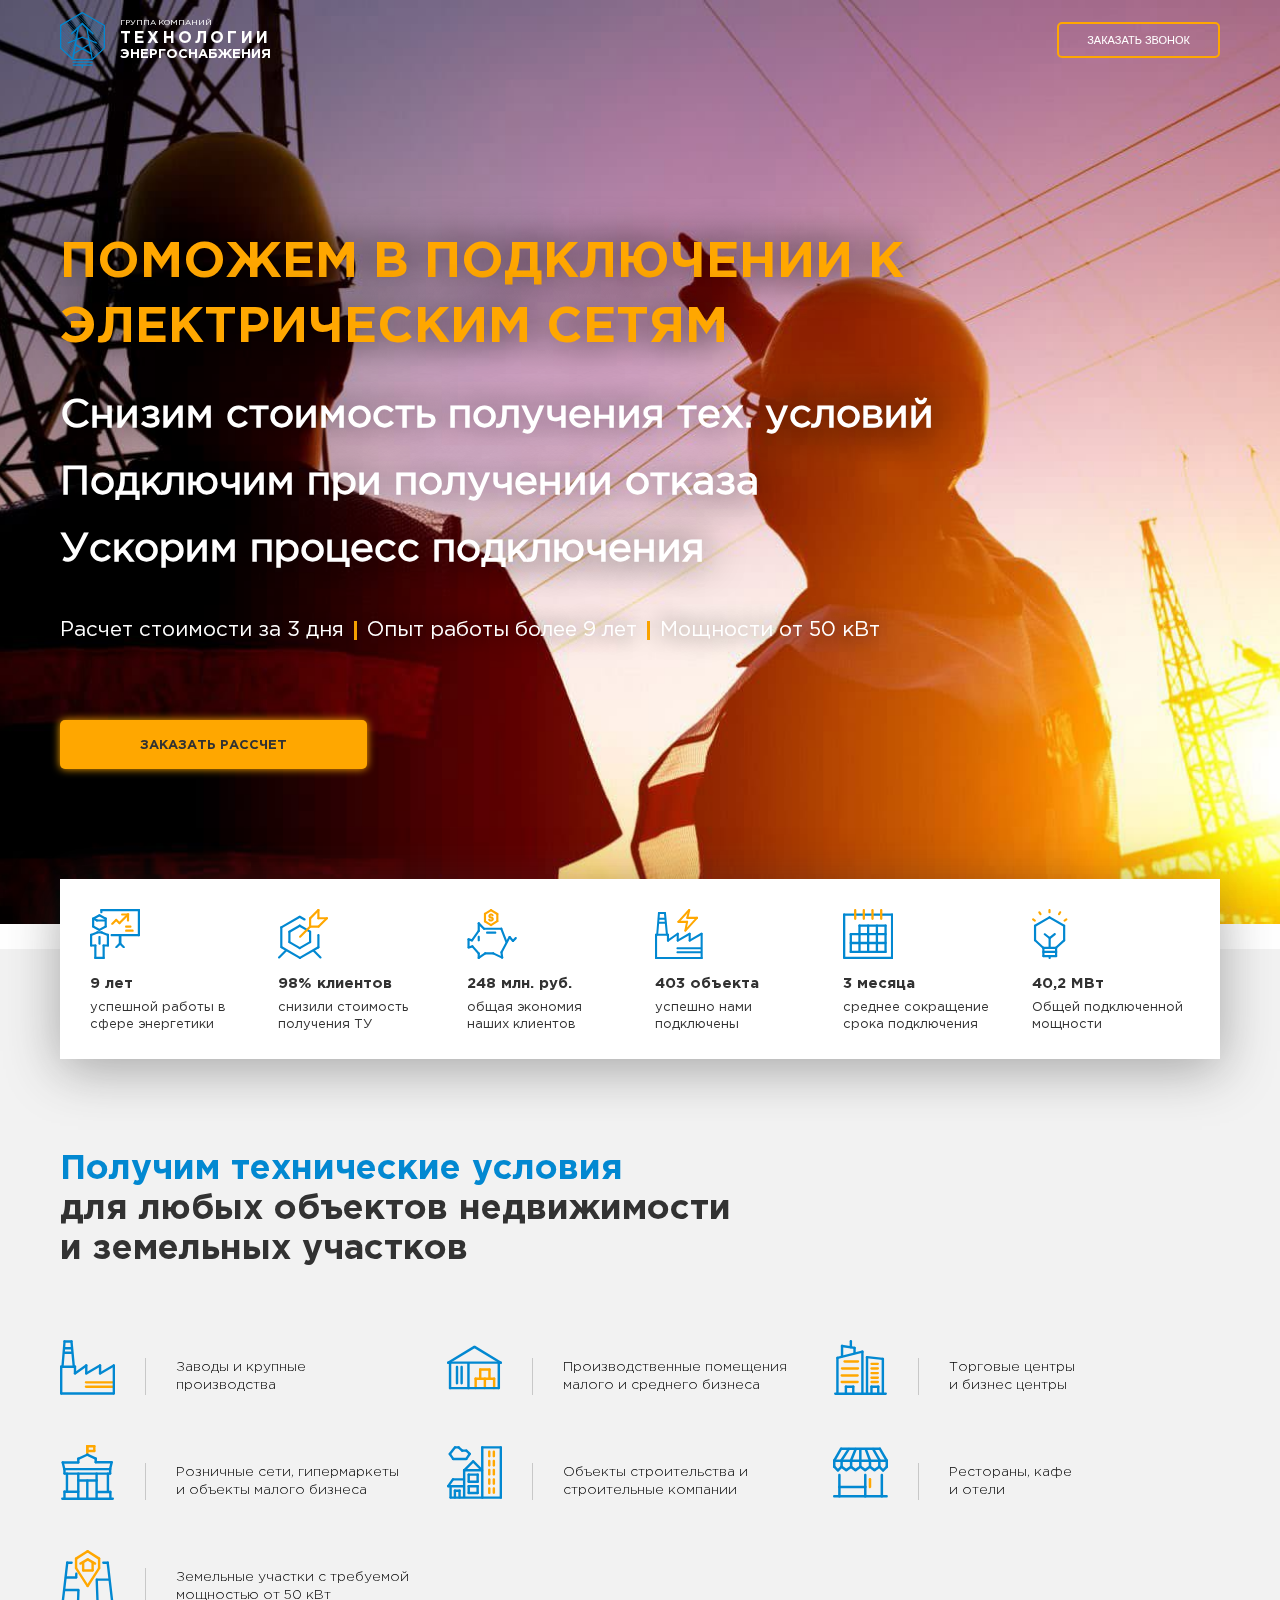
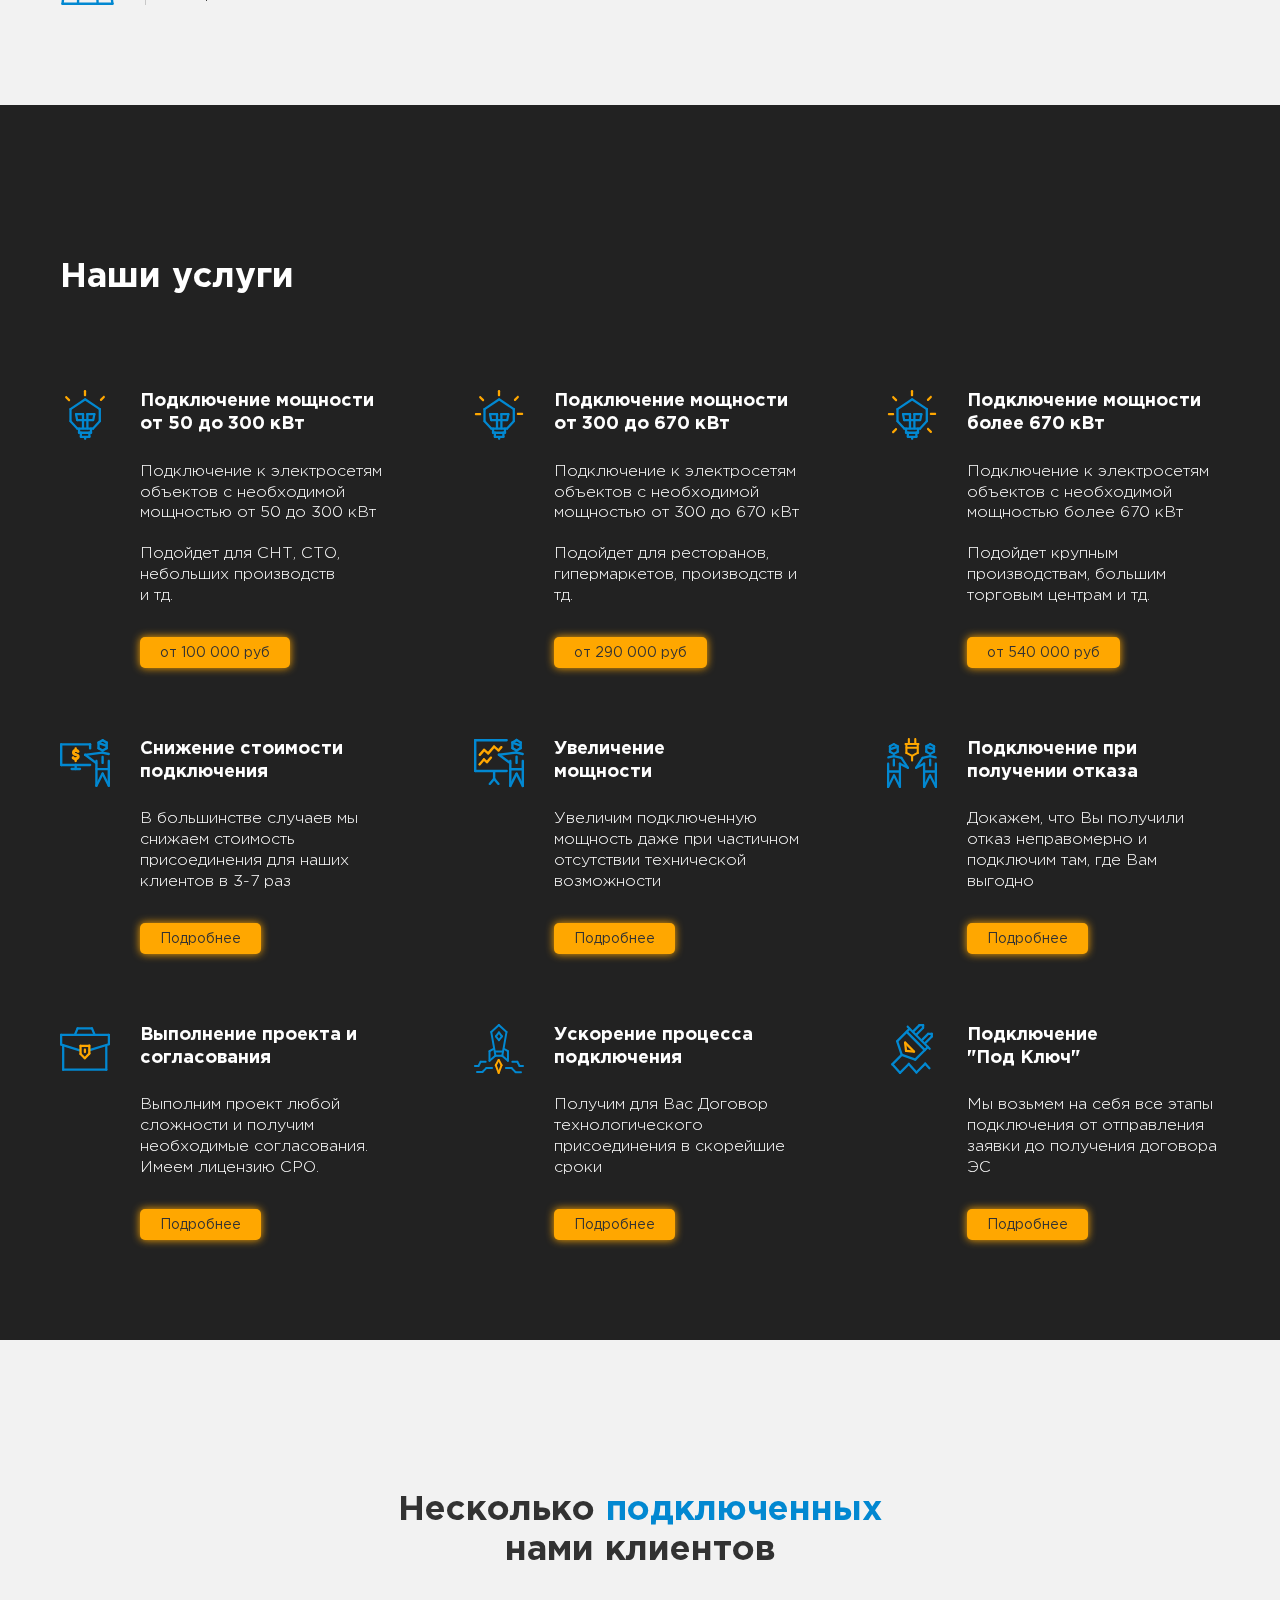
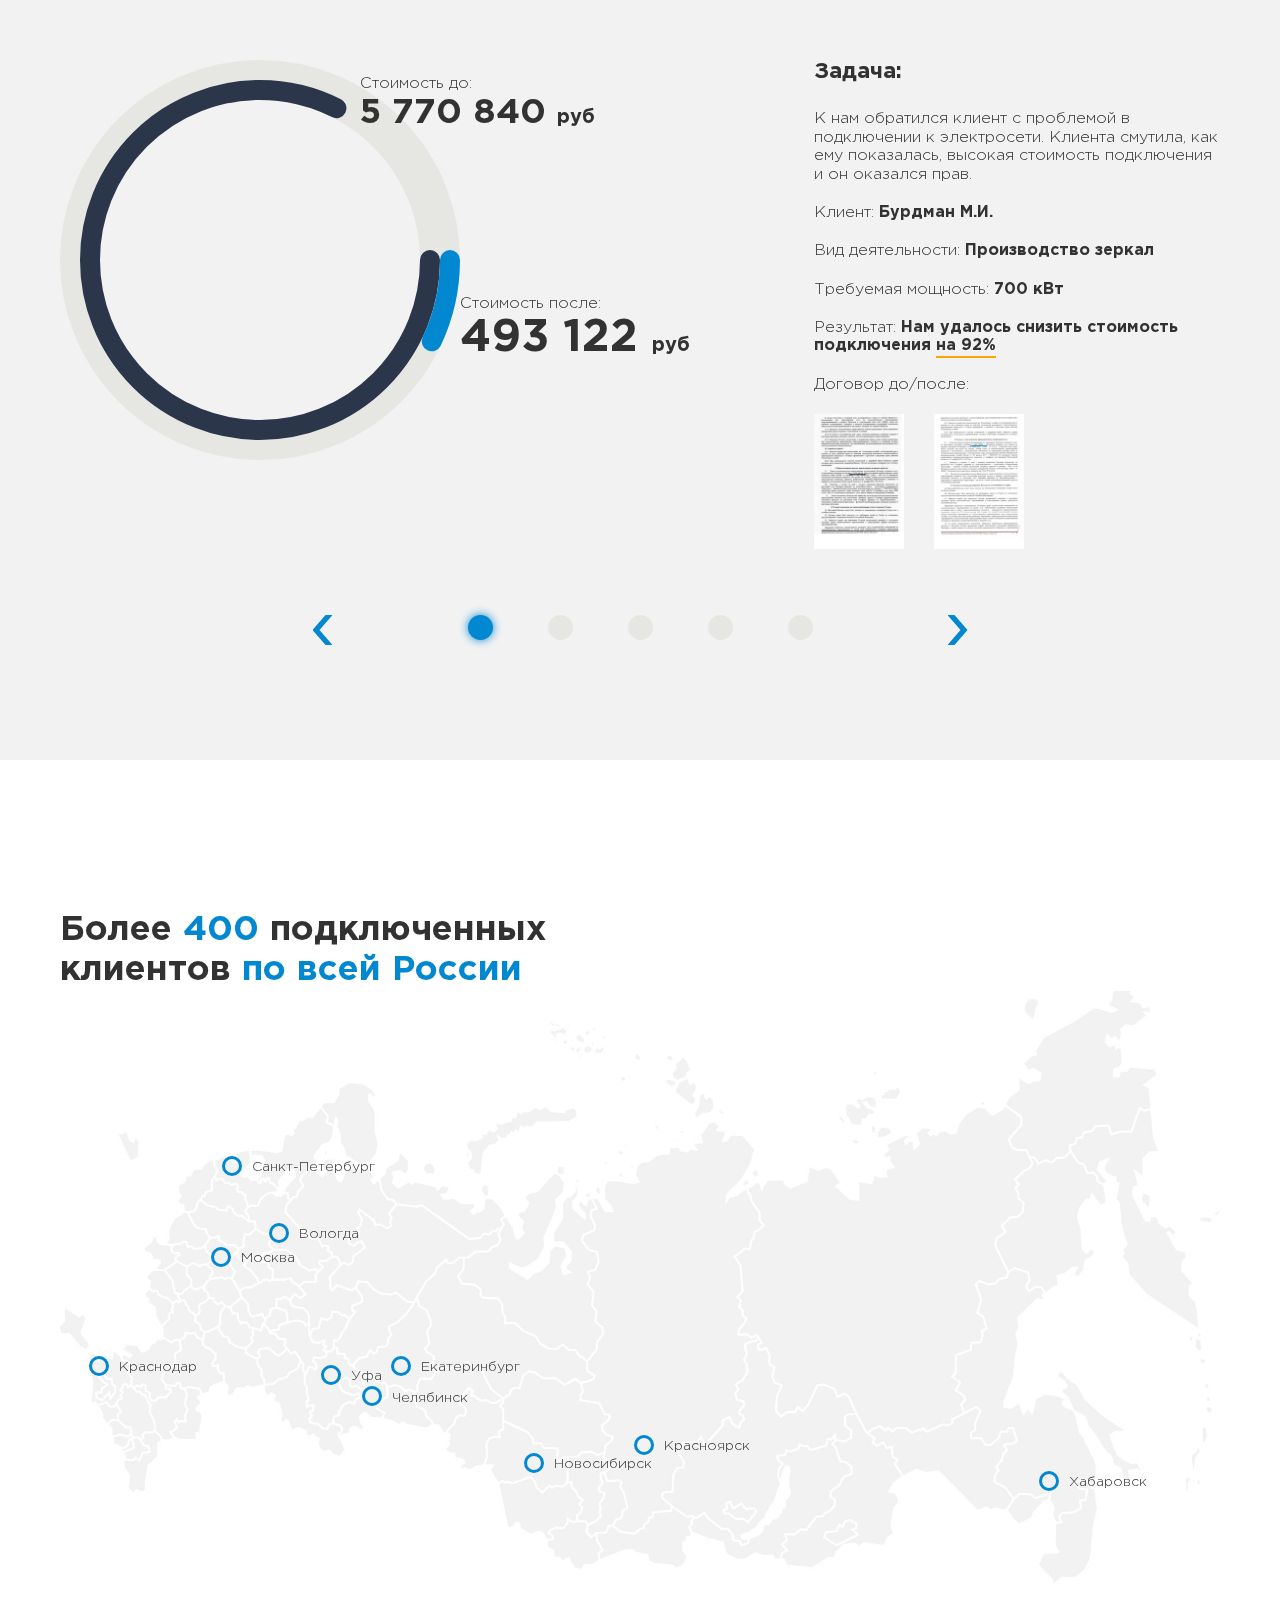
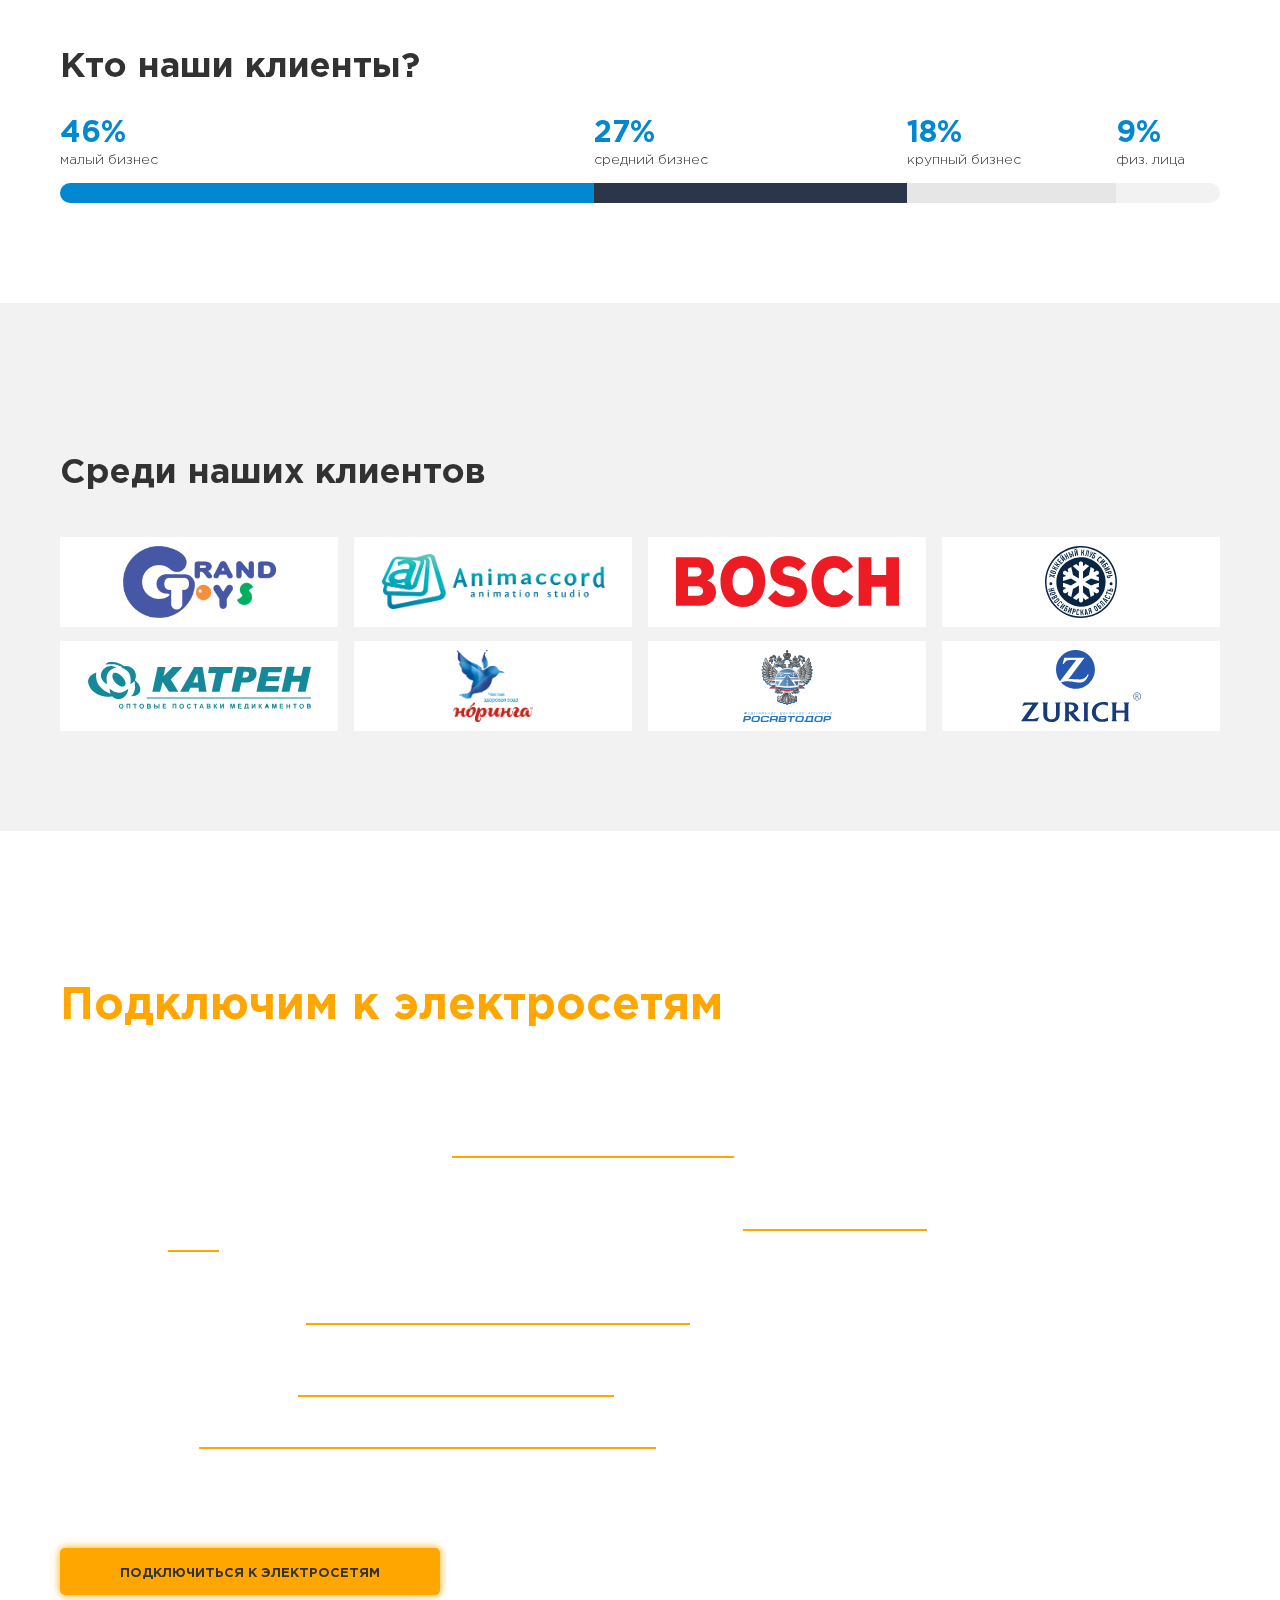
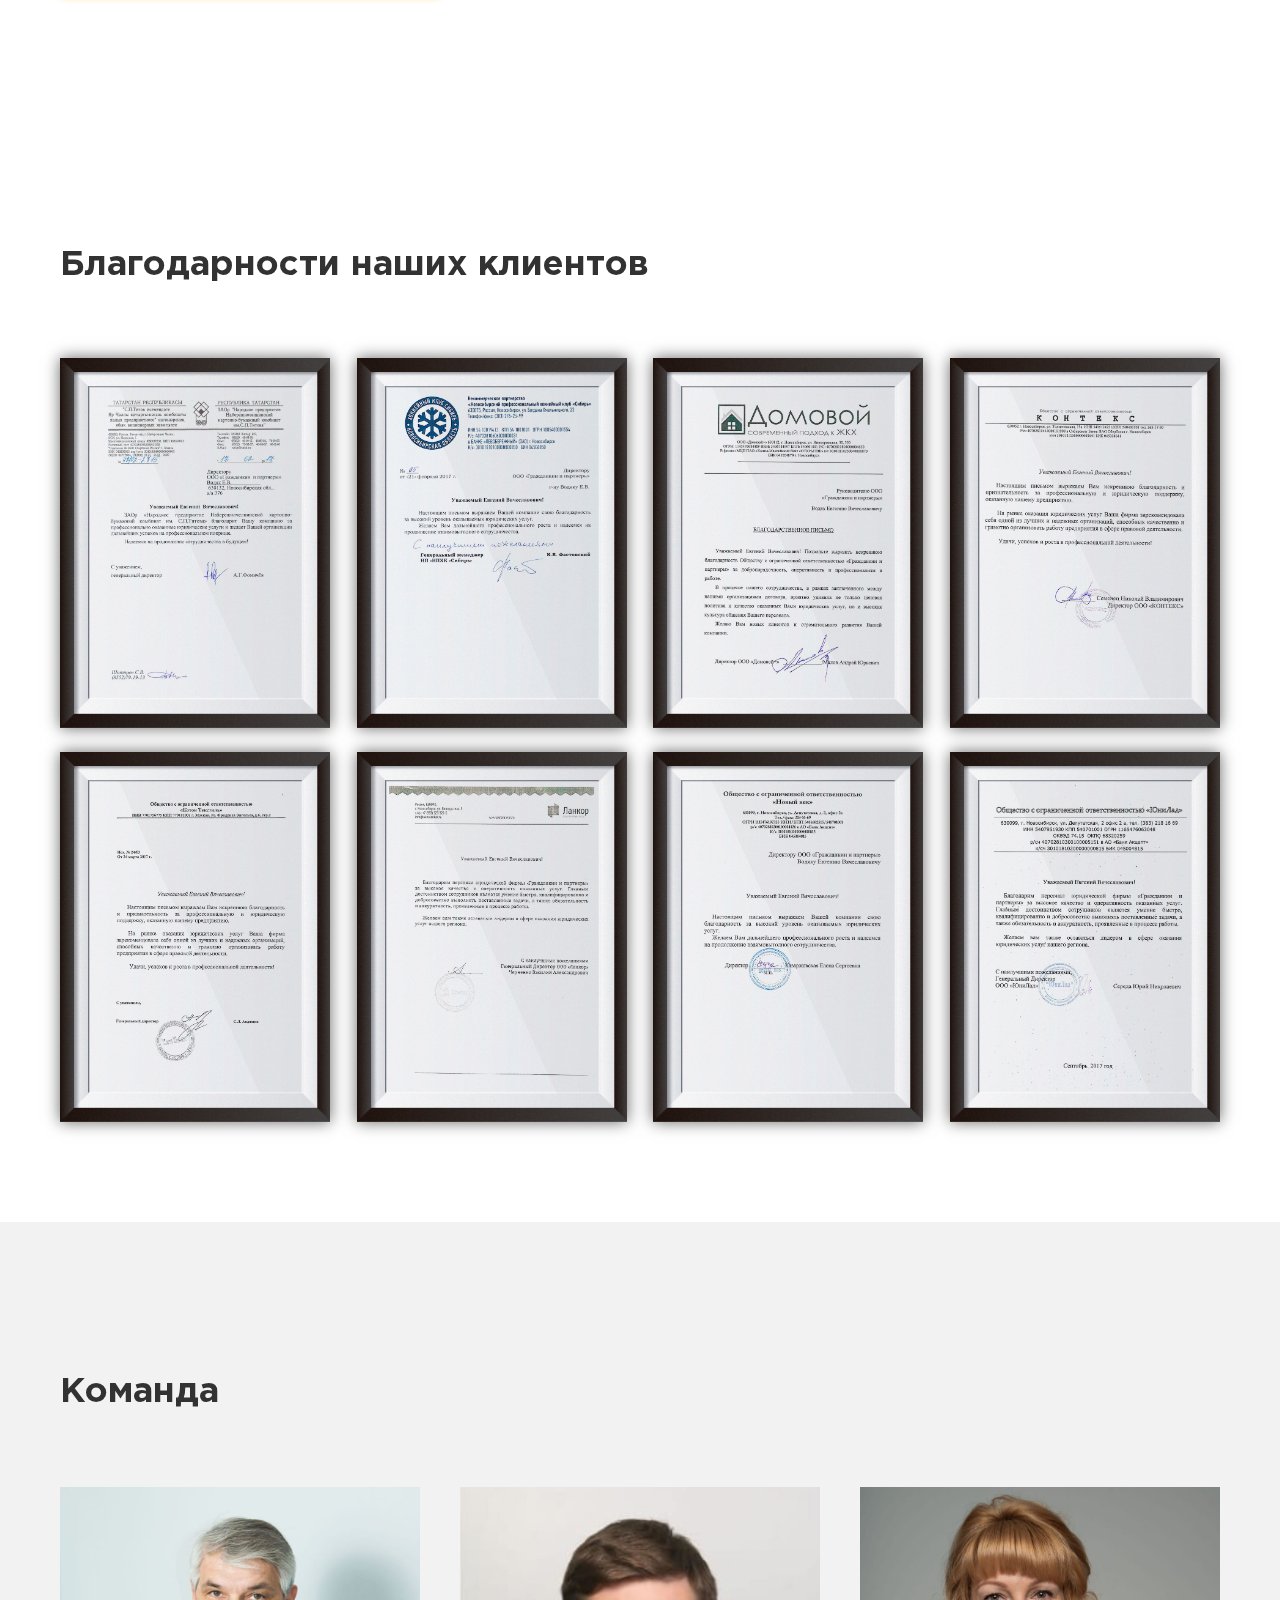
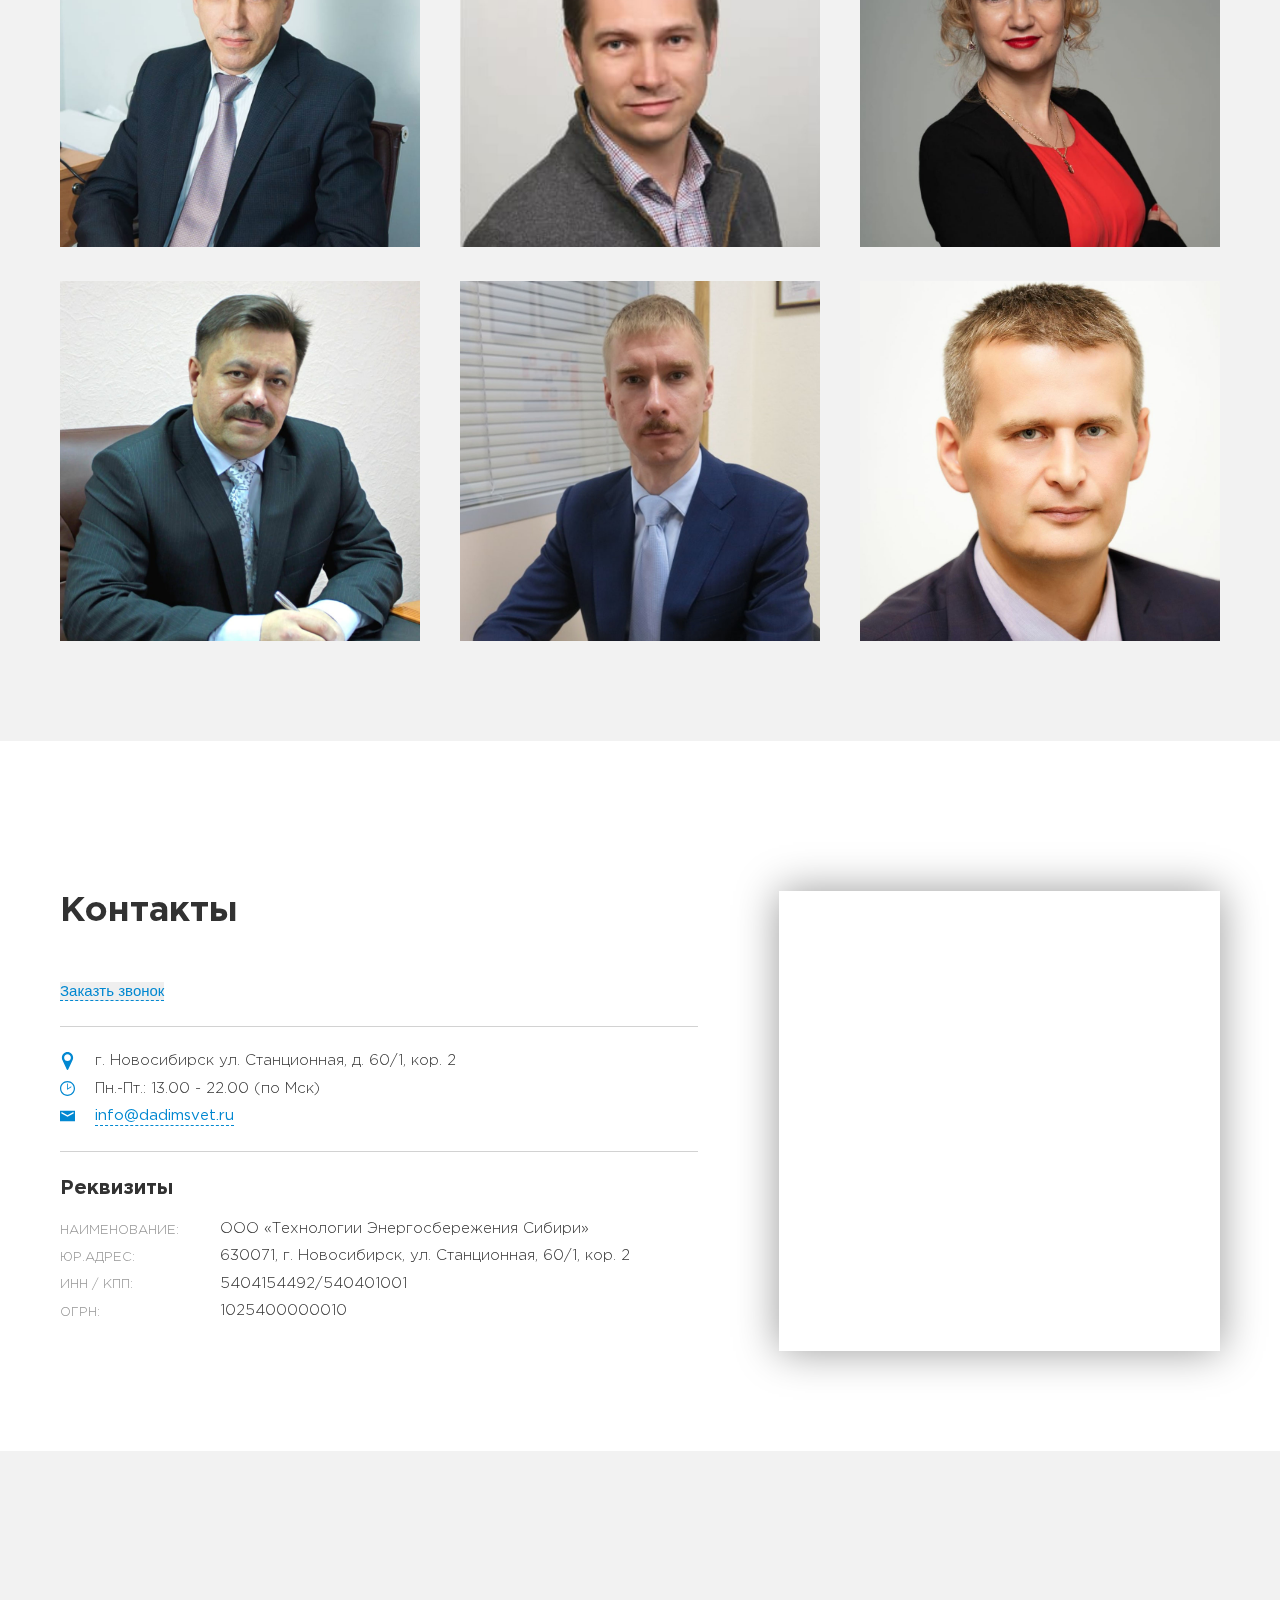
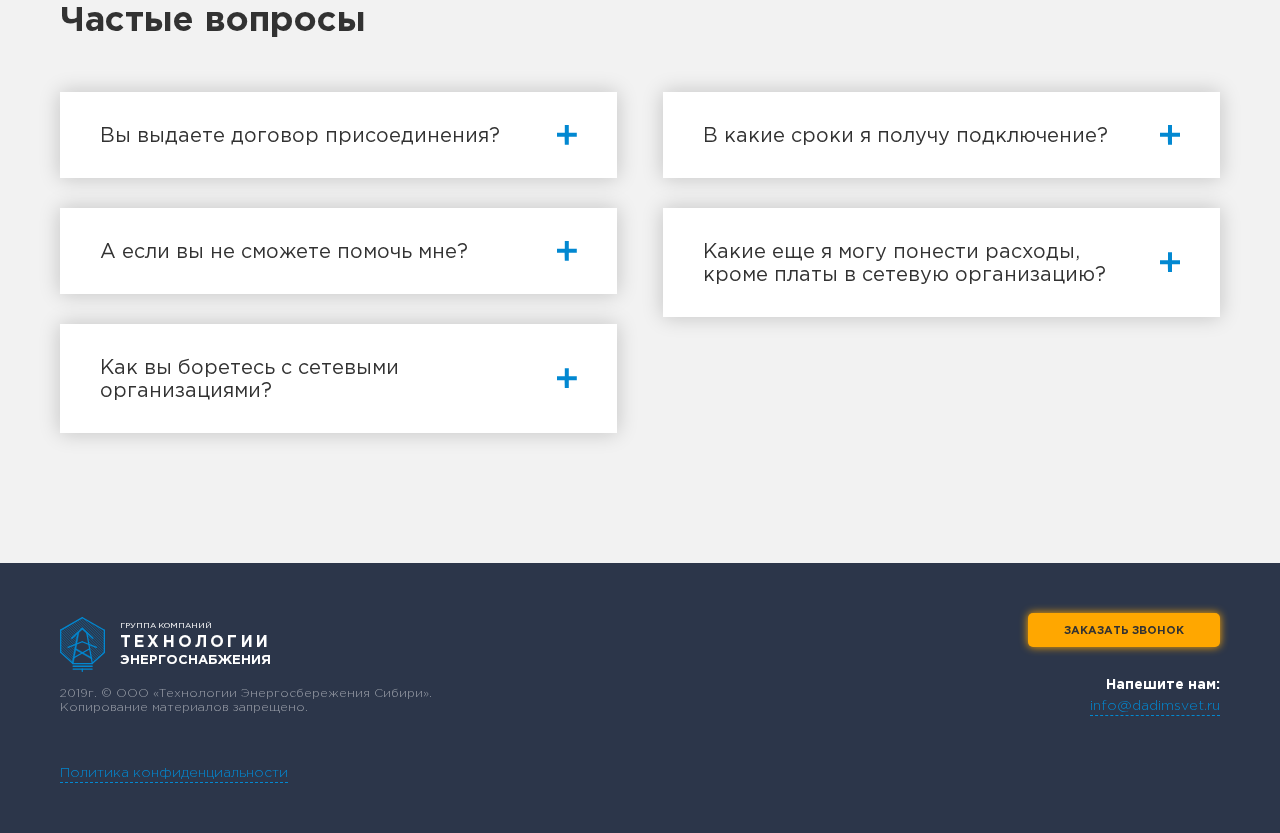
==== index.html @ 53f47ce5 "сжатие фона" ====
<!DOCTYPE html>
<html lang="ru">
<head>
    <meta charset="UTF-8">
    <meta name="viewport" content="width=device-width, initial-scale=1.0">
    <meta http-equiv="X-UA-Compatible" content="ie=edge">
    <link rel="shortcut icon" href="img/fav.ico">
    <title>Подключение или увеличение мощности | Группа компаний «Технологии Энергоснабжения»</title>
    <link rel="stylesheet" href="css/style.css">
    <!-- Yandex.Metrika counter -->
    <script type="text/javascript">
        (function (m, e, t, r, i, k, a) {
        m[i] = m[i] || function () { (m[i].a = m[i].a || []).push(arguments) };
            m[i].l = 1 * new Date(); k = e.createElement(t), a = e.getElementsByTagName(t)[0], k.async = 1, k.src = r, a.parentNode.insertBefore(k, a)
        })
            (window, document, "script", "https://mc.yandex.ru/metrika/tag.js", "ym");

        ym(54368968, "init", {
            clickmap: true,
            trackLinks: true,
            accurateTrackBounce: true,
            webvisor: true
        });
    </script>
    <noscript>
        <div><img src="https://mc.yandex.ru/watch/54368968" style="position:absolute; left:-9999px;" alt="" /></div>
    </noscript>
    <!-- /Yandex.Metrika counter -->
</head>
<body>
    <div class="menu">
        <div class="menu-container">
            <a class="menu-logo" href="#header"></a>
            <!-- /.menu-logo -->
            <div class="menu-nav">
                <a class="menu-nav-a" href="#services">Услуги</a>
                <a class="menu-nav-a" href="#case">Выполненные проекты</a>
                <a class="menu-nav-a" href="#gratitudes">Отзывы</a>
                <a class="menu-nav-a" href="#contacts">Контакты</a>
            </div>
            <!-- /.menu-nav -->
            <div class="menu-phone">
                <button class="menu-phone-button">Заказать звонок</button>
                <div class="menu-phone-info">
                    <!-- <a class="menu-phone-info-phone" href="tel:+78002225965">8 (800) 222-59-65</a> -->
                    <p class="menu-phone-info-p">Напишите нам:</p>
                    <a class="menu-phone-info-mail" href="mailto:info@dadimsvet.ru">info@dadimsvet.ru</a>
                </div>
            </div>
            <!-- /.menu-phone -->
        </div>
        <!-- /.container -->
        <div class="menu-progress"></div>
        <!-- /.progress -->
    </div>
    <!-- /.menu -->

    <header id="header" class="header parallax-window" data-speed="0.5" data-parallax="scroll" data-image-src="img/lep-bg-s-l.jpg">
        <div class="container">
            <div class="navbar">
                <a class="navbar-logo" href="/">
                    <div class="navbar-logo-img">
                        <img src="img/logo.svg">
                    </div>
                    <div class="navbar-logo-text">
                        <span class="navbar-logo-text-1">Группа компаний</span>
                        <span class="navbar-logo-text-2">технологии</span>
                        <span class="navbar-logo-text-3">энергоснабжения</span>
                    </div>
                </a>
                <div class="navbar-contacts">
                    <button class="navbar-contacts-button">Заказать звонок</button>
                    <div class="navbar-contacts-info">
                        <!-- <a class="navbar-contacts-info-phone" href="tel:+78002225965">8 (800) 222-59-65</a> -->
                        <!-- <p class="navbar-contacts-info-p">Напишите нам:</p>
                        <a class="navbar-contacts-info-mail" href="mailto:info@dadimsvet.ru">info@dadimsvet.ru</a> -->
                    </div>
                </div>
            </div>
            <!-- /.navbar -->
        </div>
        <!-- /.container -->
        <div class="container">
            <div class="main">
                <h1 class="main-text">
                    <span class="main-text-1">ПОМОЖЕМ В ПОДКЛЮЧЕНИИ К ЭЛЕКТРИЧЕСКИМ СЕТЯМ</span>
                    <span class="main-text-2">Снизим стоимость получения тех. условий</span>
                    <span class="main-text-2">Подключим при получении отказа</span>
                    <span class="main-text-2">Ускорим процесс подключения</span>
                </h1>
                <!-- /.main-text -->
                <div class="main-statistic">
                    <div class="main-statistic-1">Расчет стоимости за 3 дня</div>
                    <div class="main-statistic-2">Опыт работы более 9 лет</div>
                    <div class="main-statistic-3">Мощности от 50 кВт</div>
                </div>
                <!-- /.main-statistic -->
                <div class="main-geo"></div>
                <!-- /.main-geo -->
                <button class="main-button">Заказать рассчет</button>
                <div class="main-achievements">
                    <div class="main-achievements-block">
                        <img src="img/main-achievements-1-img.svg" alt="9 лет" class="main-achievements-block-img">
                        <div class="main-achievements-block-text">
                            <span class="main-achievements-block-text-bold">9 лет</span>
                            <span class="main-achievements-block-text-regular">успешной работы в<br>сфере энергетики</span>
                        </div>
                    </div>
                    <div class="main-achievements-block">
                        <img src="img/main-achievements-2-img.svg" alt="98% клиентов" class="main-achievements-block-img">
                        <div class="main-achievements-block-text">
                            <span class="main-achievements-block-text-bold">98% клиентов</span>
                            <span class="main-achievements-block-text-regular">снизили стоимость<br>получения ТУ</span>
                        </div>
                    </div>
                    <div class="main-achievements-block">
                        <img src="img/main-achievements-3-img.svg" alt="248 млн. руб." class="main-achievements-block-img">
                        <div class="main-achievements-block-text">
                            <span class="main-achievements-block-text-bold">248 млн. руб.</span>
                            <span class="main-achievements-block-text-regular">общая экономия<br>наших клиентов</span>
                        </div>
                    </div>
                    <div class="main-achievements-block">
                        <img src="img/main-achievements-4-img.svg" alt="403 объекта" class="main-achievements-block-img">
                        <div class="main-achievements-block-text">
                            <span class="main-achievements-block-text-bold">403 объекта</span>
                            <span class="main-achievements-block-text-regular">успешно нами<br>подключены</span>
                        </div>
                    </div>
                    <div class="main-achievements-block">
                        <img src="img/main-achievements-5-img.svg" alt="3 месяца" class="main-achievements-block-img">
                        <div class="main-achievements-block-text">
                            <span class="main-achievements-block-text-bold">3 месяца</span>
                            <span class="main-achievements-block-text-regular">среднее сокращение<br>срока подключения</span>
                        </div>
                    </div>
                    <div class="main-achievements-block">
                        <img src="img/main-achievements-6-img.svg" alt="40,2 МВт" class="main-achievements-block-img">
                        <div class="main-achievements-block-text">
                            <span class="main-achievements-block-text-bold">40,2 МВт</span>
                            <span class="main-achievements-block-text-regular">Общей подключенной<br>мощности</span>
                        </div>
                    </div>
                </div>
            </div>
            <!-- /.main -->
        </div>
        <!-- /.container -->
    </header>
    <!-- /.header -->

    <div class="realty">
        <div class="container">
            <h2 class="realty-text">
                <span class="realty-text-1">Получим технические условия</span>
                <span class="realty-text-2">для любых объектов недвижимости<br>и земельных участков</span>
            </h2>
            <div class="realty-list">
                <div class="realty-list-block">
                    <img src="img/realty-list-block-text-1.svg" alt="Заводы и крупные производства" class="realty-list-block-img">
                    <div class="realty-list-block-text">Заводы и крупные<br>производства</div>
                </div>
                <div class="realty-list-block">
                    <img src="img/realty-list-block-text-2.svg" alt="Производственные помещения малого и среднего бизнеса" class="realty-list-block-img">
                    <div class="realty-list-block-text">Производственные помещения<br>малого и среднего бизнеса</div>
                </div>
                <div class="realty-list-block">
                    <img src="img/realty-list-block-text-3.svg" alt="Торговые центры и бизнес центры" class="realty-list-block-img">
                    <div class="realty-list-block-text">Торговые центры<br>и бизнес центры</div>
                </div>
                <div class="realty-list-block">
                    <img src="img/realty-list-block-text-4.svg" alt="Розничные сети, гипермаркеты и объекты малого бизнеса" class="realty-list-block-img">
                    <div class="realty-list-block-text">Розничные сети, гипермаркеты<br>и объекты малого бизнеса</div>
                </div>
                <div class="realty-list-block">
                    <img src="img/realty-list-block-text-5.svg" alt="Объекты строительства и строительные компании" class="realty-list-block-img">
                    <div class="realty-list-block-text">Объекты строительства и<br>строительные компании</div>
                </div>
                <div class="realty-list-block">
                    <img src="img/realty-list-block-text-6.svg" alt="Рестораны, кафе и отели" class="realty-list-block-img">
                    <div class="realty-list-block-text">Рестораны, кафе<br>и отели</div>
                </div>
                <div class="realty-list-block">
                    <img src="img/realty-list-block-text-7.svg" alt="Земельные участки с требуемой мощностью от 50 кВт" class="realty-list-block-img">
                    <div class="realty-list-block-text">Земельные участки с требуемой<br>мощностью от 50 кВт</div>
                </div>
            </div>
            <!-- /.realty-list -->
        </div>
        <!-- /.container -->
    </div>
    <!-- /.realty -->

    <div class="problems">
        <div class="container">
            <h2 class="problems-text">
                <span class="problems-text-1">Поможем в решении основных</span>
                <span class="problems-text-2">проблем при получении<br>технических условий</span>
            </h2>
            <!-- /.problems-text -->
            <div class="problems-text-problem">С какой проблемой вы столкнулись?</div>
            <!-- /.problems-text-2 -->
            <div class="problems-switch">
                <button class="problems-switch-button problems-switch-button-active">Нет проблемы, я еще не подавал заявку</button>
                <button class="problems-switch-button">Мне завысили стоимость</button>
                <button class="problems-switch-button">Мне отказали в подключении</button>
                <button class="problems-switch-button">Мне не выдают договор после моей заявки</button>
                <button class="problems-switch-button">Мне указали большой срок подключения</button>
                <button class="problems-switch-button">Мне предоставили дольнюю точку для подключения</button>
            </div>
            <!-- /.problems-switch -->
            <div class="problems-block">
                <div class="problems-block-item problems-block-item-1">
                    <div class="problems-block-item-head">
                        <img src="" alt="" class="problems-block-item-head-img">
                        <div class="problems-block-item-head-text">В этом случае мы рекомендуем 
                            <span class="problems-block-item-span">подать заявку самостоятельно</span>
                             и получить ответ от Сетевой организации, а далее:
                        </div>
                    </div>
                    <div class="problems-block-item-content">Получение технических условий</div>
                    <!-- /.problems-block-item-content -->
                    <div class="problems-block-item-cont">
                        <div class="problems-block-item-cont-text">
                            <span class="problems-block-item-cont-text-1">01</span>
                            <span class="problems-block-item-cont-text-2">Анализ и заявка в Электросетевую компанию</span>
                            <span class="problems-block-item-cont-text-3">
                                <p class="problems-block-item-cont-text-p">Мы можем провести анализ полученного вами договора или сразу подать заявку от нашего лица.</p>
                                <p class="problems-block-item-cont-text-p">Если заявку будем подавать мы, то стоимость подключения мы рассчитаем до подачи заявки и согласуем с вами.</p>
                                <p class="problems-block-item-cont-text-p">В стоимость уже будет включена наша комиссия и в случае необходимости стоимость строительство на участке.</p>
                                <p class="problems-block-item-cont-text-p">Мы уверены, что <span class="problems-block-item-span">
                                    вам понравится стоимость подключения,</span> которую мы рассчитаем.</p>
                            </span>
                        </div>
                        <!-- /.problems-block-item-cont-text -->
                        <div class="problems-block-item-cont-text">
                            <span class="problems-block-item-cont-text-1">02</span>
                            <span class="problems-block-item-cont-text-2">Договор на оказание услуг</span>
                            <span class="problems-block-item-cont-text-3">
                                <p class="problems-block-item-cont-text-p">Перед подачей заявки от нас в Сетевую организацию и после согласования с вами стоимости 
                                    подключения, мы подпишем договор об оказании услуг в помощи 
                                    по подключению (или увеличению) мощности.</p>
                                <p class="problems-block-item-cont-text-p">Если по какой-то причине мы не 
                                    сможем вас подключить, то <span class="problems-block-item-span">плата за наши услуги не взимается.</span></p>
                                <p class="problems-block-item-cont-text-p">Это может случится только при крайне обоснованном отказе в подключении<br>(1 случай из 10).</p>
                            </span>
                        </div>
                        <!-- /.problems-block-item-cont-text -->
                        <div class="problems-block-item-cont-text">
                            <span class="problems-block-item-cont-text-1">03</span>
                            <span class="problems-block-item-cont-text-2">Получение Договора тех. присоединения</span>
                            <span class="problems-block-item-cont-text-3">
                                <p class="problems-block-item-cont-text-p">После выполнения нашей работы Электросетевая компания выдаст вам договор 
                                    присоединения и технические условия для 
                                    подключения по заявленным нами условиям.</p>
                                <p class="problems-block-item-cont-text-p">На этом этапе <span class="problems-block-item-span">выполнена задача по получению вами технических условий.</span></p>
                                <p class="problems-block-item-cont-text-p">Далее начинается процесс строительства и получения электроснабжения, 
                                    эти задачи мы также можем взять на себя.</p>
                            </span>
                        </div>
                        <!-- /.problems-block-item-cont-text -->
                    </div>
                    <!-- /.problems-block-item-cont -->
                    <div class="problems-block-item-content">Строительство на вашем объекте/участке</div>
                    <!-- /.problems-block-item-content -->
                    <div class="problems-block-item-cont-2">
                        <div class="problems-block-item-cont-text">
                            <span class="problems-block-item-cont-text-1">04</span>
                            <span class="problems-block-item-cont-text-2">Выполнение технических условий</span>
                            <span class="problems-block-item-cont-text-3">
                                <p class="problems-block-item-cont-text-p">Мы выполняем технические условия с учетом всех требований и сдаем 
                                    объект в Электросетевую компанию и Ростехнадзор (при необходимости).</p>
                                <p class="problems-block-item-cont-text-p">На этом мы заканчиваем строительство и остается 2 шага до получения электроснабжения.</p>
                            </span>
                        </div>
                        <!-- /.problems-block-item-cont-text -->
                        <div class="problems-block-item-cont-text">
                            <span class="problems-block-item-cont-text-1">05</span>
                            <span class="problems-block-item-cont-text-2">Получение Акта тех. присоединения</span>
                            <span class="problems-block-item-cont-text-3">
                                <p class="problems-block-item-cont-text-p">После выполнения всех взаимных требований с Электросетевой компанией 
                                    Мы получим Акт технологического присоединения.</p>
                            </span>
                        </div>
                        <!-- /.problems-block-item-cont-text -->
                        <div class="problems-block-item-cont-text"></div>
                    </div>
                    <!-- /.problems-block-item-cont -->
                    <div class="problems-block-item-content">Сдача объекта/участка в эксплуатацию (электроэнергия подключена)</div>
                    <!-- /.problems-block-item-content -->
                    <div class="problems-block-item-cont-3">
                        <div class="problems-block-item-cont-text">
                            <span class="problems-block-item-cont-text-1">06</span>
                            <span class="problems-block-item-cont-text-2">Получение Договора ЭС с Энергосбытом</span>
                            <span class="problems-block-item-cont-text-3">
                                <p class="problems-block-item-cont-text-p">На вашем объекте или участке появляется электроэнергия!</p>
                            </span>
                        </div>
                    </div>
                    <!-- /.problems-block-item-cont -->
                </div>
                <!-- /.problems-block-item -->
                <div class="problems-block-item problems-block-item-2">
                    <div class="problems-block-item-head">
                        <img src="" alt="" class="problems-block-item-head-img">
                        <div class="problems-block-item-head-text">Это достаточно частая проблема, мы рекомендуем
                            <span class="problems-block-item-span">получить бесплатный расчет стоимости подключения</span>
                            от нас. У вас сразу же появиться представление о реальной стоимости подключения, а далее:
                        </div>
                    </div>
                    <div class="problems-block-item-content">Получение технических условий</div>
                    <!-- /.problems-block-item-content -->
                    <div class="problems-block-item-cont">
                        <div class="problems-block-item-cont-text">
                            <span class="problems-block-item-cont-text-1">01</span>
                            <span class="problems-block-item-cont-text-2">Расчет стоимости подключения</span>
                            <span class="problems-block-item-cont-text-3">
                                <p class="problems-block-item-cont-text-p">Расчет займет 3 рабочих дня.</p>
                                <p class="problems-block-item-cont-text-p">Для него потребуются несколько документов: право собственности 
                                    на подключаемый объект/участок, план, заявка и документальный ответ от сетевой организации.</p>
                                <p class="problems-block-item-cont-text-p">Мы уверены, что <span class="problems-block-item-span">
                                        вам понравится стоимость подключения,</span> которую мы рассчитаем.</p>
                            </span>
                        </div>
                        <!-- /.problems-block-item-cont-text -->
                        <div class="problems-block-item-cont-text">
                            <span class="problems-block-item-cont-text-1">02</span>
                            <span class="problems-block-item-cont-text-2">Договор на оказание услуг</span>
                            <span class="problems-block-item-cont-text-3">
                                <p class="problems-block-item-cont-text-p">После согласования с вами всех нюансов и перед началом 
                                    нашей работы, мы подпишем договор об оказании услуг по снижению 
                                    стоимости подключения (или увеличения) мощности.</p>
                                <p class="problems-block-item-cont-text-p">Если по какой-то причине мы не
                                    сможем вас подключить, то <span class="problems-block-item-span">плата за наши услуги не
                                        взимается </span>(это крайне редкая ситуация).</p>
                            </span>
                        </div>
                        <!-- /.problems-block-item-cont-text -->
                        <div class="problems-block-item-cont-text">
                            <span class="problems-block-item-cont-text-1">03</span>
                            <span class="problems-block-item-cont-text-2">Получение Договора тех. присоединения</span>
                            <span class="problems-block-item-cont-text-3">
                                <p class="problems-block-item-cont-text-p">После выполнения нашей работы Электросетевая 
                                    компания <span class="problems-block-item-span">выдаст вам новый договор</span> присоединения и технические условия для 
                                    подключения по заявленным нами условиям.</p>
                                <p class="problems-block-item-cont-text-p">На этом этапе 
                                    <span class="problems-block-item-span">выполнена задача по снижению стоимости</span>
                                подключения (или увеличения) мощности.</p>
                                <p class="problems-block-item-cont-text-p">Далее начинается процесс строительства и получения
                                    электроснабжения,
                                    эти задачи мы также можем взять на себя.</p>
                            </span>
                        </div>
                        <!-- /.problems-block-item-cont-text -->
                    </div>
                    <!-- /.problems-block-item-cont -->
                    <div class="problems-block-item-content">Строительство на вашем объекте/участке</div>
                    <!-- /.problems-block-item-content -->
                    <div class="problems-block-item-cont-2">
                        <div class="problems-block-item-cont-text">
                            <span class="problems-block-item-cont-text-1">04</span>
                            <span class="problems-block-item-cont-text-2">Выполнение технических условий</span>
                            <span class="problems-block-item-cont-text-3">
                                <p class="problems-block-item-cont-text-p">Мы выполняем технические условия с учетом всех требований и
                                    сдаем
                                    объект в Электросетевую компанию и Ростехнадзор (при необходимости).</p>
                                <p class="problems-block-item-cont-text-p">На этом мы заканчиваем строительство и остается 2 шага до
                                    получения электроснабжения.</p>
                            </span>
                        </div>
                        <!-- /.problems-block-item-cont-text -->
                        <div class="problems-block-item-cont-text">
                            <span class="problems-block-item-cont-text-1">05</span>
                            <span class="problems-block-item-cont-text-2">Получение Акта тех. присоединения</span>
                            <span class="problems-block-item-cont-text-3">
                                <p class="problems-block-item-cont-text-p">После выполнения всех взаимных требований с Электросетевой
                                    компанией
                                    Мы получим Акт технологического присоединения.</p>
                            </span>
                        </div>
                        <!-- /.problems-block-item-cont-text -->
                        <div class="problems-block-item-cont-text"></div>
                    </div>
                    <!-- /.problems-block-item-cont -->
                    <div class="problems-block-item-content">Сдача объекта/участка в эксплуатацию (электроэнергия подключена)</div>
                    <!-- /.problems-block-item-content -->
                    <div class="problems-block-item-cont-3">
                        <div class="problems-block-item-cont-text">
                            <span class="problems-block-item-cont-text-1">06</span>
                            <span class="problems-block-item-cont-text-2">Получение Договора ЭС с Энергосбытом</span>
                            <span class="problems-block-item-cont-text-3">
                                <p class="problems-block-item-cont-text-p">На вашем объекте или участке появляется электроэнергия!</p>
                            </span>
                        </div>
                    </div>
                    <!-- /.problems-block-item-cont -->
                </div>
                <!-- /.problems-block-item -->
                <div class="problems-block-item problems-block-item-3">
                    <div class="problems-block-item-head">
                        <img src="" alt="" class="problems-block-item-head-img">
                        <div class="problems-block-item-head-text">Не волнуйтесь, в большинстве случаев
                            <span class="problems-block-item-span">отказ не обоснованный</span>
                            и мы сможем изменить решение Сетевой организации:
                        </div>
                    </div>
                    <div class="problems-block-item-content">Получение технических условий</div>
                    <!-- /.problems-block-item-content -->
                    <div class="problems-block-item-cont">
                        <div class="problems-block-item-cont-text">
                            <span class="problems-block-item-cont-text-1">01</span>
                            <span class="problems-block-item-cont-text-2">Анализ вашего отказа в подключении</span>
                            <span class="problems-block-item-cont-text-3">
                                <p class="problems-block-item-cont-text-p">Расчет займет 3 рабочих дня.</p>
                                <p class="problems-block-item-cont-text-p">
                                    Для него потребуются несколько документов: право собственности 
                                    на подключаемый объект/участок, план, заявка и
                                    документальный ответ от сетевой организации.
                                </p>
                                <p class="problems-block-item-cont-text-p">
                                    После нашего анализа вы узнаете сможем ли 
                                    мы изменить решение (в 9 из 10 случаев ответ будет: «Да!»).
                                </p>
                                <p class="problems-block-item-cont-text-p">
                                    Мы также рассчитаем
                                    <span class="problems-block-item-span">
                                    стоимость вашего подключения
                                    </span> 
                                    и мы уверены, что она
                                    <span class="problems-block-item-span">
                                    вам понравится.
                                    </span>
                                </p>
                            </span>
                        </div>
                        <!-- /.problems-block-item-cont-text -->
                        <div class="problems-block-item-cont-text">
                            <span class="problems-block-item-cont-text-1">02</span>
                            <span class="problems-block-item-cont-text-2">Договор на оказание услуг</span>
                            <span class="problems-block-item-cont-text-3">
                                <p class="problems-block-item-cont-text-p">
                                    После согласования с вами всех нюансов и перед началом нашей работы, 
                                    мы подпишем договор об оказании услуг по помощи в
                                    подключении (или увеличении) мощности.
                                </p>
                                <p class="problems-block-item-cont-text-p">
                                    Если по какой-то причине мы не
                                    сможем вас подключить, то 
                                    <span class="problems-block-item-span">
                                        плата за наши услуги не
                                        взимается 
                                    </span>
                                </p>
                                <p class="problems-block-item-cont-text-p">
                                    Это может случится только при крайне 
                                    обоснованном отказе в подключении<br>(1 случай из 10).
                                </p>
                            </span>
                        </div>
                        <!-- /.problems-block-item-cont-text -->
                        <div class="problems-block-item-cont-text">
                            <span class="problems-block-item-cont-text-1">03</span>
                            <span class="problems-block-item-cont-text-2">Получение Договора тех. присоединения</span>
                            <span class="problems-block-item-cont-text-3">
                                <p class="problems-block-item-cont-text-p">
                                    После выполнения нашей работы Электросетевая 
                                    компания выдаст вам договор присоединения и 
                                    технические условия для
                                    подключения по заявленным нами условиям.
                                </p>
                                <p class="problems-block-item-cont-text-p">
                                    На этом этапе
                                    <span class="problems-block-item-span">
                                        выполнена задача по получению вами технических условий.
                                    </span>
                                </p>
                                <p class="problems-block-item-cont-text-p">
                                    Далее начинается процесс строительства и 
                                    получения электроснабжения, эти задачи мы также 
                                    можем взять на себя.
                                </p>
                            </span>
                        </div>
                        <!-- /.problems-block-item-cont-text -->
                    </div>
                    <!-- /.problems-block-item-cont -->
                    <div class="problems-block-item-content">Строительство на вашем объекте/участке</div>
                    <!-- /.problems-block-item-content -->
                    <div class="problems-block-item-cont-2">
                        <div class="problems-block-item-cont-text">
                            <span class="problems-block-item-cont-text-1">04</span>
                            <span class="problems-block-item-cont-text-2">Выполнение технических условий</span>
                            <span class="problems-block-item-cont-text-3">
                                <p class="problems-block-item-cont-text-p">Мы выполняем технические условия с учетом всех требований и
                                    сдаем
                                    объект в Электросетевую компанию и Ростехнадзор (при необходимости).</p>
                                <p class="problems-block-item-cont-text-p">На этом мы заканчиваем строительство и остается 2 шага до
                                    получения электроснабжения.</p>
                            </span>
                        </div>
                        <!-- /.problems-block-item-cont-text -->
                        <div class="problems-block-item-cont-text">
                            <span class="problems-block-item-cont-text-1">05</span>
                            <span class="problems-block-item-cont-text-2">Получение Акта тех. присоединения</span>
                            <span class="problems-block-item-cont-text-3">
                                <p class="problems-block-item-cont-text-p">После выполнения всех взаимных требований с Электросетевой
                                    компанией
                                    Мы получим Акт технологического присоединения.</p>
                            </span>
                        </div>
                        <!-- /.problems-block-item-cont-text -->
                        <div class="problems-block-item-cont-text"></div>
                    </div>
                    <!-- /.problems-block-item-cont -->
                    <div class="problems-block-item-content">Сдача объекта/участка в эксплуатацию (электроэнергия подключена)</div>
                    <!-- /.problems-block-item-content -->
                    <div class="problems-block-item-cont-3">
                        <div class="problems-block-item-cont-text">
                            <span class="problems-block-item-cont-text-1">06</span>
                            <span class="problems-block-item-cont-text-2">Получение Договора ЭС с Энергосбытом</span>
                            <span class="problems-block-item-cont-text-3">
                                <p class="problems-block-item-cont-text-p">На вашем объекте или участке появляется электроэнергия!</p>
                            </span>
                        </div>
                    </div>
                    <!-- /.problems-block-item-cont -->
                </div>
                <!-- /.problems-block-item -->
                <div class="problems-block-item problems-block-item-4">
                    <div class="problems-block-item-head">
                        <img src="" alt="" class="problems-block-item-head-img">
                        <div class="problems-block-item-head-text">
                            Если вы не получили ответ в отведенный законом срок 
                            в 20 рабочих дней, то смело обращайтесь к нам. Мы
                            <span class="problems-block-item-span">
                                обязуем Сетевую организацию ответить на вашу заявку,
                            </span>
                            после чего, мы проанализируем полученный ответ и
                            <span class="problems-block-item-span">
                                обязуем Сетевую организацию ответить на вашу заявку,
                            </span>
                            сделаем вам предложение на лучших условиях:
                        </div>
                    </div>
                    <div class="problems-block-item-content">Получение технических условий</div>
                    <!-- /.problems-block-item-content -->
                    <div class="problems-block-item-cont">
                        <div class="problems-block-item-cont-text">
                            <span class="problems-block-item-cont-text-1">01</span>
                            <span class="problems-block-item-cont-text-2">Получим и проведем анализ ответа</span>
                            <span class="problems-block-item-cont-text-3">
                                <p class="problems-block-item-cont-text-p">
                                    Для начала работы, в этом случае, нам понадобится 
                                    сделать анализ заявки, которую вы подали. 
                                    Анализ займет 3 рабочих дня.
                                </p>
                                <p class="problems-block-item-cont-text-p">
                                    Для анализа потребуются несколько документов: 
                                    право собственности на подключаемый объект/участок, 
                                    план и ваша заявка в сетевую организацию.
                                </p>
                                <p class="problems-block-item-cont-text-p">
                                    На этом этапе вы получите полное представление
                                    о стоимости и сроках вашего подключения, мы уверены, что
                                    <span class="problems-block-item-span">
                                        наши условия вам понравятся.
                                    </span>
                                </p>
                                <p class="problems-block-item-cont-text-p">
                                    <span class="problems-block-item-span">
                                        У вас будет возможность сравнить оба предложения
                                    </span>
                                    перед началом нашей работы.
                                </p>
                            </span>
                        </div>
                        <!-- /.problems-block-item-cont-text -->
                        <div class="problems-block-item-cont-text">
                            <span class="problems-block-item-cont-text-1">02</span>
                            <span class="problems-block-item-cont-text-2">Договор на оказание услуг</span>
                            <span class="problems-block-item-cont-text-3">
                                <p class="problems-block-item-cont-text-p">
                                    После согласования с вами всех нюансов и перед началом нашей 
                                    работы, мы подпишем договор об оказании услуг по помощи в
                                    подключении (или увеличении) мощности.
                                </p>
                                <p class="problems-block-item-cont-text-p">
                                    Если по какой-то причине мы не
                                    сможем вас подключить, то
                                    <span class="problems-block-item-span">
                                        плата за наши услуги не
                                        взимается
                                    </span>
                                </p>
                                <p class="problems-block-item-cont-text-p">
                                    Это может случится только при крайне
                                    обоснованном отказе в подключении<br>(1 случай из 10).
                                </p>
                            </span>
                        </div>
                        <!-- /.problems-block-item-cont-text -->
                        <div class="problems-block-item-cont-text">
                            <span class="problems-block-item-cont-text-1">03</span>
                            <span class="problems-block-item-cont-text-2">Получение Договора тех. присоединения</span>
                            <span class="problems-block-item-cont-text-3">
                                <p class="problems-block-item-cont-text-p">
                                    После выполнения нашей работы Электросетевая
                                    компания выдаст вам договор присоединения и
                                    технические условия для
                                    подключения по заявленным нами условиям.
                                </p>
                                <p class="problems-block-item-cont-text-p">
                                    На этом этапе
                                    <span class="problems-block-item-span">
                                        выполнена задача по получению вами технических условий.
                                    </span>
                                </p>
                                <p class="problems-block-item-cont-text-p">
                                    Далее начинается процесс строительства и
                                    получения электроснабжения, эти задачи мы также
                                    можем взять на себя.
                                </p>
                            </span>
                        </div>
                        <!-- /.problems-block-item-cont-text -->
                    </div>
                    <!-- /.problems-block-item-cont -->
                    <div class="problems-block-item-content">Строительство на вашем объекте/участке</div>
                    <!-- /.problems-block-item-content -->
                    <div class="problems-block-item-cont-2">
                        <div class="problems-block-item-cont-text">
                            <span class="problems-block-item-cont-text-1">04</span>
                            <span class="problems-block-item-cont-text-2">Выполнение технических условий</span>
                            <span class="problems-block-item-cont-text-3">
                                <p class="problems-block-item-cont-text-p">Мы выполняем технические условия с учетом всех требований и
                                    сдаем
                                    объект в Электросетевую компанию и Ростехнадзор (при необходимости).</p>
                                <p class="problems-block-item-cont-text-p">На этом мы заканчиваем строительство и остается 2 шага до
                                    получения электроснабжения.</p>
                            </span>
                        </div>
                        <!-- /.problems-block-item-cont-text -->
                        <div class="problems-block-item-cont-text">
                            <span class="problems-block-item-cont-text-1">05</span>
                            <span class="problems-block-item-cont-text-2">Получение Акта тех. присоединения</span>
                            <span class="problems-block-item-cont-text-3">
                                <p class="problems-block-item-cont-text-p">После выполнения всех взаимных требований с Электросетевой
                                    компанией
                                    Мы получим Акт технологического присоединения.</p>
                            </span>
                        </div>
                        <!-- /.problems-block-item-cont-text -->
                        <div class="problems-block-item-cont-text"></div>
                    </div>
                    <!-- /.problems-block-item-cont -->
                    <div class="problems-block-item-content">Сдача объекта/участка в эксплуатацию (электроэнергия подключена)</div>
                    <!-- /.problems-block-item-content -->
                    <div class="problems-block-item-cont-3">
                        <div class="problems-block-item-cont-text">
                            <span class="problems-block-item-cont-text-1">06</span>
                            <span class="problems-block-item-cont-text-2">Получение Договора ЭС с Энергосбытом</span>
                            <span class="problems-block-item-cont-text-3">
                                <p class="problems-block-item-cont-text-p">На вашем объекте или участке появляется электроэнергия!</p>
                            </span>
                        </div>
                    </div>
                    <!-- /.problems-block-item-cont -->
                </div>
                <!-- /.problems-block-item -->
                <div class="problems-block-item problems-block-item-5">
                    <div class="problems-block-item-head">
                        <img src="" alt="" class="problems-block-item-head-img">
                        <div class="problems-block-item-head-text">
                            На срок подключения
                            <span class="problems-block-item-span">
                                влияют много факторов,
                            </span>
                            часть из которых, не прописаны в полученном вами 
                            договоре. Мы проанализируем условия вашего подключения и
                            <span class="problems-block-item-span">
                                предоставим вам новые:
                            </span>
                        </div>
                    </div>
                    <div class="problems-block-item-content">Получение технических условий</div>
                    <!-- /.problems-block-item-content -->
                    <div class="problems-block-item-cont">
                        <div class="problems-block-item-cont-text">
                            <span class="problems-block-item-cont-text-1">01</span>
                            <span class="problems-block-item-cont-text-2">Анализ условий вашего договора</span>
                            <span class="problems-block-item-cont-text-3">
                                <p class="problems-block-item-cont-text-p">
                                    Анализ займет 3 рабочих дня.
                                </p>
                                <p class="problems-block-item-cont-text-p">
                                    Для него потребуются несколько документов: право 
                                    собственности на подключаемый объект/участок, план, заявка и
                                    документальный ответ от сетевой организации.
                                </p>
                                <p class="problems-block-item-cont-text-p">
                                    На этом этапе вы получите полное представление о 
                                    сроках и стоимости вашего подключения, мы уверены, что
                                    <span class="problems-block-item-span">
                                        наши условия вам понравятся.
                                    </span>
                                </p>
                            </span>
                        </div>
                        <!-- /.problems-block-item-cont-text -->
                        <div class="problems-block-item-cont-text">
                            <span class="problems-block-item-cont-text-1">02</span>
                            <span class="problems-block-item-cont-text-2">Договор на оказание услуг</span>
                            <span class="problems-block-item-cont-text-3">
                                <p class="problems-block-item-cont-text-p">
                                    После согласования с вами всех нюансов и перед 
                                    началом нашей работы, мы подпишем договор об оказании услуг по помощи в
                                    подключении (или увеличении) мощности.
                                </p>
                                <p class="problems-block-item-cont-text-p">
                                    Если по какой-то причине мы не
                                    сможем вас подключить, то
                                    <span class="problems-block-item-span">
                                        плата за наши услуги не
                                        взимается
                                    </span>
                                    (это крайне редкая ситуация).
                                </p>
                            </span>
                        </div>
                        <!-- /.problems-block-item-cont-text -->
                        <div class="problems-block-item-cont-text">
                            <span class="problems-block-item-cont-text-1">03</span>
                            <span class="problems-block-item-cont-text-2">Получение Договора тех. присоединения</span>
                            <span class="problems-block-item-cont-text-3">
                                <p class="problems-block-item-cont-text-p">
                                    После выполнения нашей работы Электросетевая
                                    компания выдаст вам договор присоединения и
                                    технические условия для
                                    подключения по заявленным нами условиям.
                                </p>
                                <p class="problems-block-item-cont-text-p">
                                    На этом этапе
                                    <span class="problems-block-item-span">
                                        выполнена задача по получению вами технических условий.
                                    </span>
                                </p>
                                <p class="problems-block-item-cont-text-p">
                                    Далее начинается процесс строительства и
                                    получения электроснабжения, эти задачи мы также
                                    можем взять на себя.
                                </p>
                            </span>
                        </div>
                        <!-- /.problems-block-item-cont-text -->
                    </div>
                    <!-- /.problems-block-item-cont -->
                    <div class="problems-block-item-content">Строительство на вашем объекте/участке</div>
                    <!-- /.problems-block-item-content -->
                    <div class="problems-block-item-cont-2">
                        <div class="problems-block-item-cont-text">
                            <span class="problems-block-item-cont-text-1">04</span>
                            <span class="problems-block-item-cont-text-2">Выполнение технических условий</span>
                            <span class="problems-block-item-cont-text-3">
                                <p class="problems-block-item-cont-text-p">Мы выполняем технические условия с учетом всех требований и
                                    сдаем
                                    объект в Электросетевую компанию и Ростехнадзор (при необходимости).</p>
                                <p class="problems-block-item-cont-text-p">На этом мы заканчиваем строительство и остается 2 шага до
                                    получения электроснабжения.</p>
                            </span>
                        </div>
                        <!-- /.problems-block-item-cont-text -->
                        <div class="problems-block-item-cont-text">
                            <span class="problems-block-item-cont-text-1">05</span>
                            <span class="problems-block-item-cont-text-2">Получение Акта тех. присоединения</span>
                            <span class="problems-block-item-cont-text-3">
                                <p class="problems-block-item-cont-text-p">После выполнения всех взаимных требований с Электросетевой
                                    компанией
                                    Мы получим Акт технологического присоединения.</p>
                            </span>
                        </div>
                        <!-- /.problems-block-item-cont-text -->
                        <div class="problems-block-item-cont-text"></div>
                    </div>
                    <!-- /.problems-block-item-cont -->
                    <div class="problems-block-item-content">Сдача объекта/участка в эксплуатацию (электроэнергия подключена)</div>
                    <!-- /.problems-block-item-content -->
                    <div class="problems-block-item-cont-3">
                        <div class="problems-block-item-cont-text">
                            <span class="problems-block-item-cont-text-1">06</span>
                            <span class="problems-block-item-cont-text-2">Получение Договора ЭС с Энергосбытом</span>
                            <span class="problems-block-item-cont-text-3">
                                <p class="problems-block-item-cont-text-p">На вашем объекте или участке появляется электроэнергия!</p>
                            </span>
                        </div>
                    </div>
                    <!-- /.problems-block-item-cont -->
                </div>
                <!-- /.problems-block-item -->
                <div class="problems-block-item problems-block-item-6">
                    <div class="problems-block-item-head">
                        <img src="" alt="" class="problems-block-item-head-img">
                        <div class="problems-block-item-head-text">
                            Это не редкий случай, дело в том, что Сетевая компания часто 
                            предоставляет выгодную именно себе точку подключения, при
                            которой они несут наименьшие затраты. Но это не верно с 
                            точки зрения законодательства.
                            <span class="problems-block-item-span">
                                Мы поможем вам получить выгодную именно для вас точку подключения:
                            </span>
                        </div>
                    </div>
                    <div class="problems-block-item-content">Получение технических условий</div>
                    <!-- /.problems-block-item-content -->
                    <div class="problems-block-item-cont">
                        <div class="problems-block-item-cont-text">
                            <span class="problems-block-item-cont-text-1">01</span>
                            <span class="problems-block-item-cont-text-2">Анализ выданной вам точки присоединения</span>
                            <span class="problems-block-item-cont-text-3">
                                <p class="problems-block-item-cont-text-p">
                                    Анализ займет 3 рабочих дня.
                                </p>
                                <p class="problems-block-item-cont-text-p">
                                    Для него потребуются несколько документов: право 
                                    собственности на подключаемый объект/участок, план, заявка и
                                    документальный ответ от сетевой организации.
                                </p>
                                <p class="problems-block-item-cont-text-p">
                                    Точка расположения непосредственно будет влиять 
                                    на стоимость подключения, поэтому мы уверены, что
                                    <span class="problems-block-item-span">
                                        стоимость подключения,
                                    </span>
                                    которую мы рассчитаем,
                                    <span class="problems-block-item-span">
                                        вам понравится.
                                    </span>
                                </p>
                            </span>
                        </div>
                        <!-- /.problems-block-item-cont-text -->
                        <div class="problems-block-item-cont-text">
                            <span class="problems-block-item-cont-text-1">02</span>
                            <span class="problems-block-item-cont-text-2">Договор на оказание услуг</span>
                            <span class="problems-block-item-cont-text-3">
                                <p class="problems-block-item-cont-text-p">
                                    После согласования с вами всех нюансов и перед
                                    началом нашей работы, мы подпишем договор об оказании услуг по помощи в
                                    подключении (или увеличении) мощности.
                                </p>
                                <p class="problems-block-item-cont-text-p">
                                    Если по какой-то причине мы не
                                    сможем вас подключить, то
                                    <span class="problems-block-item-span">
                                        плата за наши услуги не
                                        взимается
                                    </span>
                                    (это крайне редкая ситуация).
                                </p>
                            </span>
                        </div>
                        <!-- /.problems-block-item-cont-text -->
                        <div class="problems-block-item-cont-text">
                            <span class="problems-block-item-cont-text-1">03</span>
                            <span class="problems-block-item-cont-text-2">Получение Договора тех. присоединения</span>
                            <span class="problems-block-item-cont-text-3">
                                <p class="problems-block-item-cont-text-p">
                                    После выполнения нашей работы Электросетевая
                                    компания выдаст вам договор присоединения и
                                    технические условия для
                                    подключения по заявленным нами условиям.
                                </p>
                                <p class="problems-block-item-cont-text-p">
                                    На этом этапе
                                    <span class="problems-block-item-span">
                                        выполнена задача по получению вами технических условий.
                                    </span>
                                </p>
                                <p class="problems-block-item-cont-text-p">
                                    Далее начинается процесс строительства и
                                    получения электроснабжения, эти задачи мы также
                                    можем взять на себя.
                                </p>
                            </span>
                        </div>
                        <!-- /.problems-block-item-cont-text -->
                    </div>
                    <!-- /.problems-block-item-cont -->
                    <div class="problems-block-item-content">Строительство на вашем объекте/участке</div>
                    <!-- /.problems-block-item-content -->
                    <div class="problems-block-item-cont-2">
                        <div class="problems-block-item-cont-text">
                            <span class="problems-block-item-cont-text-1">04</span>
                            <span class="problems-block-item-cont-text-2">Выполнение технических условий</span>
                            <span class="problems-block-item-cont-text-3">
                                <p class="problems-block-item-cont-text-p">Мы выполняем технические условия с учетом всех требований и
                                    сдаем
                                    объект в Электросетевую компанию и Ростехнадзор (при необходимости).</p>
                                <p class="problems-block-item-cont-text-p">На этом мы заканчиваем строительство и остается 2 шага до
                                    получения электроснабжения.</p>
                            </span>
                        </div>
                        <!-- /.problems-block-item-cont-text -->
                        <div class="problems-block-item-cont-text">
                            <span class="problems-block-item-cont-text-1">05</span>
                            <span class="problems-block-item-cont-text-2">Получение Акта тех. присоединения</span>
                            <span class="problems-block-item-cont-text-3">
                                <p class="problems-block-item-cont-text-p">После выполнения всех взаимных требований с Электросетевой
                                    компанией
                                    Мы получим Акт технологического присоединения.</p>
                            </span>
                        </div>
                        <!-- /.problems-block-item-cont-text -->
                        <div class="problems-block-item-cont-text"></div>
                    </div>
                    <!-- /.problems-block-item-cont -->
                    <div class="problems-block-item-content">Сдача объекта/участка в эксплуатацию (электроэнергия подключена)</div>
                    <!-- /.problems-block-item-content -->
                    <div class="problems-block-item-cont-3">
                        <div class="problems-block-item-cont-text">
                            <span class="problems-block-item-cont-text-1">06</span>
                            <span class="problems-block-item-cont-text-2">Получение Договора ЭС с Энергосбытом</span>
                            <span class="problems-block-item-cont-text-3">
                                <p class="problems-block-item-cont-text-p">На вашем объекте или участке появляется электроэнергия!</p>
                            </span>
                        </div>
                    </div>
                    <!-- /.problems-block-item-cont -->
                </div>
                <!-- /.problems-block-item -->
            </div>
            <!-- /.problems-block -->
            <div class="problems-buttom">
                <div class="problems-buttom-text">
                    Мы подключили к электросетям сотни компаний с мощностями от 50 киловатт до
                    нескольких мегаватт. <span class="problems-buttom-text-span">Получите от на бесплатный расчет стоимости</span> вашего
                    подключения и вы поймете, почему выбирают именно нас.</div>
                <button class="problems-buttom-button">Заказать расчет</button>
            </div>
        </div>
        <!-- /.container -->
    </div>
    <!-- /.problems -->

    <div class="services" id="services">
        <div class="container">
            <h2 class="services-text">Наши услуги</h2>
            <!-- /.services-text -->
            <div class="services-block">
                <div class="services-block-item">
                    <img src="img/services-block-item-img-1.svg" alt="Подключение мощности от 50 до 300 кВт" class="services-block-item-img">
                    <div class="services-block-item-text">
                        <p class="services-block-item-text-1">
                            Подключение мощности от 50 до 300 кВт
                        </p>
                        <p class="services-block-item-text-2">
                            Подключение к электросетям объектов с 
                            необходимой мощностью от 50 до 300 кВт
                        </p>
                        <p class="services-block-item-text-2">
                            Подойдет для СНТ, СТО, небольших производств<br>и тд.
                        </p>
                        <button class="p services-block-item-text-button" id="button-50kVt">от 100 000 руб</button>
                    </div>
                </div>
                <!-- /.services-block-item -->
                <div class="services-block-item">
                    <img src="img/services-block-item-img-2.svg" alt="Подключение мощности от 300 до 670 кВт" class="services-block-item-img">
                    <div class="services-block-item-text">
                        <p class="services-block-item-text-1">
                            Подключение мощности от 300 до 670 кВт
                        </p>
                        <p class="services-block-item-text-2">
                            Подключение к электросетям объектов с 
                            необходимой мощностью от 300 до 670 кВт
                        </p>
                        <p class="services-block-item-text-2">
                            Подойдет для ресторанов, гипермаркетов, производств и тд.
                        </p>
                        <button class="p services-block-item-text-button" id="button-300kVt">от 290 000 руб</button>
                    </div>
                </div>
                <!-- /.services-block-item -->
                <div class="services-block-item">
                    <img src="img/services-block-item-img-3.svg" alt="Подключение мощности более 670 кВт" class="services-block-item-img">
                    <div class="services-block-item-text">
                        <p class="services-block-item-text-1">
                            Подключение мощности более 670 кВт
                        </p>
                        <p class="services-block-item-text-2">
                            Подключение к электросетям объектов с необходимой мощностью более 670 кВт
                        </p>
                        <p class="services-block-item-text-2">
                            Подойдет крупным производствам, большим торговым центрам и тд.
                        </p>
                        <button class="p services-block-item-text-button" id="button-670kVt">от 540 000 руб</button>
                    </div>
                </div>
                <!-- /.services-block-item -->
                <div class="services-block-item">
                    <img src="img/services-block-item-img-4.svg" alt="Снижение стоимости подключения" class="services-block-item-img">
                    <div class="services-block-item-text">
                        <p class="services-block-item-text-1">
                            Снижение стоимости подключения
                        </p>
                        <p class="services-block-item-text-2">
                            В большинстве случаев мы снижаем стоимость 
                            присоединения для наших клиентов в 3-7 раз
                        </p>
                        <button class="p services-block-item-text-button" id="button-snij">Подробнее</button>
                    </div>
                </div>
                <!-- /.services-block-item -->
                <div class="services-block-item">
                    <img src="img/services-block-item-img-5.svg" alt="Увеличение мощности" class="services-block-item-img">
                    <div class="services-block-item-text">
                        <p class="services-block-item-text-1">
                            Увеличение<br>мощности
                        </p>
                        <p class="services-block-item-text-2">
                            Увеличим подключенную мощность даже при 
                            частичном отсутствии технической возможности
                        </p>
                        <button class="p services-block-item-text-button" id="button-yvel">Подробнее</button>
                    </div>
                </div>
                <!-- /.services-block-item -->
                <div class="services-block-item">
                    <img src="img/services-block-item-img-6.svg" alt="Подключение при получении отказа" class="services-block-item-img">
                    <div class="services-block-item-text">
                        <p class="services-block-item-text-1">
                            Подключение при получении отказа
                        </p>
                        <p class="services-block-item-text-2">
                            Докажем, что Вы получили отказ неправомерно и подключим там, где Вам выгодно
                        </p>
                        <button class="p services-block-item-text-button" id="button-otkaz">Подробнее</button>
                    </div>
                </div>
                <!-- /.services-block-item -->
                <div class="services-block-item">
                    <img src="img/services-block-item-img-7.svg" alt="Выполнение проекта и согласования" class="services-block-item-img">
                    <div class="services-block-item-text">
                        <p class="services-block-item-text-1">
                            Выполнение проекта и согласования
                        </p>
                        <p class="services-block-item-text-2">
                            Выполним проект любой сложности и получим 
                            необходимые согласования. Имеем лицензию СРО.
                        </p>
                        <button class="p services-block-item-text-button" id="button-proekt">Подробнее</button>
                    </div>
                </div>
                <!-- /.services-block-item -->
                <div class="services-block-item">
                    <img src="img/services-block-item-img-8.svg" alt="Ускорение процесса подключения" class="services-block-item-img">
                    <div class="services-block-item-text">
                        <p class="services-block-item-text-1">
                            Ускорение процесса подключения
                        </p>
                        <p class="services-block-item-text-2">
                            Получим для Вас Договор технологического 
                            присоединения в скорейшие сроки
                        </p>
                        <button class="p services-block-item-text-button" id="button-uskor">Подробнее</button>
                    </div>
                </div>
                <!-- /.services-block-item -->
                <div class="services-block-item">
                    <img src="img/services-block-item-img-9.svg" alt="Подключение Под Ключ" class="services-block-item-img">
                    <div class="services-block-item-text">
                        <p class="services-block-item-text-1">
                            Подключение<br>"Под Ключ"
                        </p>
                        <p class="services-block-item-text-2">
                            Мы возьмем на себя все этапы подключения 
                            от отправления заявки до получения договора ЭС
                        </p>
                        <button class="p services-block-item-text-button" id="button-key">Подробнее</button>
                    </div>
                </div>
                <!-- /.services-block-item -->
            </div>
            <!-- /.services-block -->
        </div>
        <!-- /.container -->
    </div>
    <!-- /.services -->

    <div class="case" id="case">
        <div class="container">
            <h2 class="case-text">
                Несколько 
                <span class="case-text-span">
                    подключенных<br>
                </span>
                нами клиентов
            </h2>
            <!-- /.case-text -->
            <div class="case-slider">
                <div class="case-wrapper">
                    <div class="case-slider-slid case-slider-slid-1">
                        <div class="case-slider-slid-graf">
                            <div class="case-slider-slid-graf-before">
                                <p class="case-slider-slid-graf-before-1">Стоимость до:</p>
                                <p class="case-slider-slid-graf-before-2">
                                    5 770 840
                                    <span class="case-slider-slid-graf-before-2-span">
                                        руб
                                    </span>
                                </p>
                            </div>
                            <div class="case-slider-slid-graf-after">
                                <p class="case-slider-slid-graf-after-1">Стоимость после:</p>
                                <p class="case-slider-slid-graf-after-2">
                                    493 122
                                    <span class="case-slider-slid-graf-before-2-span">
                                        руб
                                    </span>
                                </p>
                            </div>
                            <svg class="case-slider-slid-graf-case">
                                <circle class="case-slider-slid-graf-case-1" cx="50%" cy="50%" r="45%"></circle>
                                <circle class="case-slider-slid-graf-case-2" cx="50%" cy="50%" r="42.5%"></circle>
                                <circle class="case-slider-slid-graf-case-3" cx="50%" cy="50%" r="47.5%"></circle>
                            </svg>
                        </div>
                        <!-- /.case-slider-slid-graf -->
                        <div class="case-slider-slid-text">
                            <p class="case-slider-slid-text-p">
                                Задача:
                            </p>
                            <!-- /.case-slider-slid-text-p -->
                            <p class="case-slider-slid-text-p-1">
                                К нам обратился клиент с проблемой в подключении
                                к электросети. Клиента смутила, как ему
                                показалась, высокая стоимость
                                подключения и он оказался прав.
                            </p>
                            <!-- /.case-slider-slid-text-p -->
                            <p class="case-slider-slid-text-p-1">
                                Клиент: <span class="case-slider-slid-text-p-1-span">Бурдман М.И.</span>
                            </p>
                            <!-- /.case-slider-slid-text-p -->
                            <p class="case-slider-slid-text-p-1">
                                Вид деятельности:
                                <span class="case-slider-slid-text-p-1-span">
                                    Производство зеркал
                                </span>
                            </p>
                            <!-- /.case-slider-slid-text-p -->
                            <p class="case-slider-slid-text-p-1">
                                Требуемая мощность:
                                <span class="case-slider-slid-text-p-1-span">
                                    700 кВт
                                </span>
                            </p>
                            <!-- /.case-slider-slid-text-p -->
                            <p class="case-slider-slid-text-p-1">
                                Результат:
                                <span class="case-slider-slid-text-p-1-span">
                                    Нам удалось снизить стоимость подключения
                                </span>
                                <span class="case-slider-slid-text-p-1-span-line">
                                    на 92%
                                </span>
                            </p>
                            <!-- /.case-slider-slid-text-p -->
                            <p class="case-slider-slid-text-p-1">Договор до/после:</p>
                            <!-- /.case-slider-slid-text-p -->
                            <div class="case-slider-slid-text-img">
                                <div class="case-slider-slid-text-img-1 case-slider-slid-text-img-slide">
                                    <div class="case-slider-slid-text-img-plug"></div>
                                </div>
                                <div class="case-slider-slid-text-img-2 case-slider-slid-text-img-slide">
                                    <div class="case-slider-slid-text-img-plug"></div>
                                </div>
                            </div>
                            <!-- /.case-slider-slid-text-img -->
                        </div>
                        <!-- /.case-slider-slid-text -->
                    </div>
                    <!-- /.case-slider-slid -->
                </div>
                <!-- /.case-wrapper -->
                <div class="case-wrapper">
                    <div class="case-slider-slid case-slider-slid-2">
                        <div class="case-slider-slid-graf">
                            <div class="case-slider-slid-graf-before_2">
                                <p class="case-slider-slid-graf-before-1">Клиент получил:</p>
                                <p class="case-slider-slid-graf-before-2">
                                    Отказ
                                </p>
                            </div>
                            <div class="case-slider-slid-graf-after_2">
                                <p class="case-slider-slid-graf-after-1">Стоимость после:</p>
                                <p class="case-slider-slid-graf-after-2">
                                    63 720
                                    <span class="case-slider-slid-graf-before-2-span">
                                        руб
                                    </span>
                                </p>
                            </div>
                            <svg class="case-slider-slid-graf-case">
                                <circle class="case-slider-slid-graf-case-1" cx="50%" cy="50%" r="45%"></circle>
                                <circle class="case-slider-slid-graf-case-2_2" cx="50%" cy="50%" r="42.5%"></circle>
                                <circle class="case-slider-slid-graf-case-3_2" cx="50%" cy="50%" r="47.5%"></circle>
                            </svg>
                        </div>
                        <!-- /.case-slider-slid-graf -->
                        <div class="case-slider-slid-text">
                            <p class="case-slider-slid-text-p">
                                Задача:
                            </p>
                            <!-- /.case-slider-slid-text-p -->
                            <p class="case-slider-slid-text-p-1">
                                Клиент обратился к нам с отказом в подключении.
                                Мы провели экспертный анализ по данному присоединению
                                и установили, что отказ был не обоснован и приступили к работе.
                            </p>
                            <!-- /.case-slider-slid-text-p -->
                            <p class="case-slider-slid-text-p-1">
                                Клиент: <span class="case-slider-slid-text-p-1-span">ООО «ЭСК «ЭНЕРГОМОСТ»</span>
                            </p>
                            <!-- /.case-slider-slid-text-p -->
                            <p class="case-slider-slid-text-p-1">
                                Вид деятельности:
                                <span class="case-slider-slid-text-p-1-span">
                                    Строительство мостов
                                </span>
                            </p>
                            <!-- /.case-slider-slid-text-p -->
                            <p class="case-slider-slid-text-p-1">
                                Требуемая мощность:
                                <span class="case-slider-slid-text-p-1-span">
                                    150 кВт
                                </span>
                            </p>
                            <!-- /.case-slider-slid-text-p -->
                            <p class="case-slider-slid-text-p-1">
                                Результат:
                                <span class="case-slider-slid-text-p-1-span">
                                    Нам удалось изменить решение сетевой компании и
                                </span>
                                <span class="case-slider-slid-text-p-1-span-line">
                                    подключить клиента
                                </span>
                            </p>
                            <!-- /.case-slider-slid-text-p -->
                            <p class="case-slider-slid-text-p-1">Договор до/после:</p>
                            <!-- /.case-slider-slid-text-p -->
                            <div class="case-slider-slid-text-img">
                                <div class="case-slider-slid-text-img-1_2 case-slider-slid-text-img-slide">
                                    <div class="case-slider-slid-text-img-plug"></div>
                                </div>
                                <div class="case-slider-slid-text-img-2_2 case-slider-slid-text-img-slide">
                                    <div class="case-slider-slid-text-img-plug"></div>
                                </div>
                            </div>
                            <!-- /.case-slider-slid-text-img -->
                        </div>
                        <!-- /.case-slider-slid-text -->
                    </div>
                    <!-- /.case-slider-slid -->
                </div>
                <!-- /.case-wrapper -->
                <div class="case-wrapper">
                    <div class="case-slider-slid case-slider-slid-3">
                        <div class="case-slider-slid-graf">
                            <div class="case-slider-slid-graf-before_3">
                                <p class="case-slider-slid-graf-before-1">Стоимость до:</p>
                                <p class="case-slider-slid-graf-before-2">
                                    14 349 189
                                    <span class="case-slider-slid-graf-before-2-span">
                                        руб
                                    </span>
                                </p>
                            </div>
                            <div class="case-slider-slid-graf-after_3">
                                <p class="case-slider-slid-graf-after-1">Стоимость после:</p>
                                <p class="case-slider-slid-graf-after-2">
                                    226 263
                                    <span class="case-slider-slid-graf-before-2-span">
                                        руб
                                    </span>
                                </p>
                            </div>
                            <svg class="case-slider-slid-graf-case">
                                <circle class="case-slider-slid-graf-case-1" cx="50%" cy="50%" r="45%"></circle>
                                <circle class="case-slider-slid-graf-case-2_3" cx="50%" cy="50%" r="42.5%"></circle>
                                <circle class="case-slider-slid-graf-case-3_3" cx="50%" cy="50%" r="47.5%"></circle>
                            </svg>
                        </div>
                        <!-- /.case-slider-slid-graf -->
                        <div class="case-slider-slid-text">
                            <p class="case-slider-slid-text-p">
                                Задача:
                            </p>
                            <!-- /.case-slider-slid-text-p -->
                            <p class="case-slider-slid-text-p-1">
                                Работа с компанией началась до подачи ей заявки
                                на присоединение, но было принято решение получить предложение от
                                Сетевой организации и сравнить его с нашим.
                            </p>
                            <!-- /.case-slider-slid-text-p -->
                            <p class="case-slider-slid-text-p-1">
                                Клиент: <span class="case-slider-slid-text-p-1-span">ООО «Комстрой»</span>
                            </p>
                            <!-- /.case-slider-slid-text-p -->
                            <p class="case-slider-slid-text-p-1">
                                Вид деятельности:
                                <span class="case-slider-slid-text-p-1-span">
                                    Строительство автодорог
                                </span>
                            </p>
                            <!-- /.case-slider-slid-text-p -->
                            <p class="case-slider-slid-text-p-1">
                                Требуемая мощность:
                                <span class="case-slider-slid-text-p-1-span">
                                    1000 кВт
                                </span>
                            </p>
                            <!-- /.case-slider-slid-text-p -->
                            <p class="case-slider-slid-text-p-1">
                                Результат:
                                <span class="case-slider-slid-text-p-1-span">
                                    Нам удалось снизить стоимость подключения
                                </span>
                                <span class="case-slider-slid-text-p-1-span-line">
                                    на 98%
                                </span>
                            </p>
                            <!-- /.case-slider-slid-text-p -->
                            <p class="case-slider-slid-text-p-1">Договор до/после:</p>
                            <!-- /.case-slider-slid-text-p -->
                            <div class="case-slider-slid-text-img">
                                <div class="case-slider-slid-text-img-1_3 case-slider-slid-text-img-slide">
                                    <div class="case-slider-slid-text-img-plug"></div>
                                </div>
                                <div class="case-slider-slid-text-img-2_3 case-slider-slid-text-img-slide">
                                    <div class="case-slider-slid-text-img-plug"></div>
                                </div>
                            </div>
                            <!-- /.case-slider-slid-text-img -->
                        </div>
                        <!-- /.case-slider-slid-text -->
                    </div>
                    <!-- /.case-slider-slid -->
                </div>
                <!-- /.case-wrapper -->
                <div class="case-wrapper">
                    <div class="case-slider-slid case-slider-slid-4">
                        <div class="case-slider-slid-graf">
                            <div class="case-slider-slid-graf-before_4">
                                <p class="case-slider-slid-graf-before-1">Стоимость до:</p>
                                <p class="case-slider-slid-graf-before-2">
                                    1 429 378
                                    <span class="case-slider-slid-graf-before-2-span">
                                        руб
                                    </span>
                                </p>
                            </div>
                            <div class="case-slider-slid-graf-after_4">
                                <p class="case-slider-slid-graf-after-1">Стоимость после:</p>
                                <p class="case-slider-slid-graf-after-2">
                                    255 000
                                    <span class="case-slider-slid-graf-before-2-span">
                                        руб
                                    </span>
                                </p>
                            </div>
                            <svg class="case-slider-slid-graf-case">
                                <circle class="case-slider-slid-graf-case-1" cx="50%" cy="50%" r="45%"></circle>
                                <circle class="case-slider-slid-graf-case-2_4" cx="50%" cy="50%" r="42.5%"></circle>
                                <circle class="case-slider-slid-graf-case-3_4" cx="50%" cy="50%" r="47.5%"></circle>
                            </svg>
                        </div>
                        <!-- /.case-slider-slid-graf -->
                        <div class="case-slider-slid-text">
                            <p class="case-slider-slid-text-p">
                                Задача:
                            </p>
                            <!-- /.case-slider-slid-text-p -->
                            <p class="case-slider-slid-text-p-1">
                                После получения договора от Сетевой организации,
                                клиент понимал, что сильно выходит из бюджета на присоединение к
                                электросетям и обратился к нам за помощью.
                            </p>
                            <!-- /.case-slider-slid-text-p -->
                            <p class="case-slider-slid-text-p-1">
                                Клиент: <span class="case-slider-slid-text-p-1-span">ИП «Авдюшкин»</span>
                            </p>
                            <!-- /.case-slider-slid-text-p -->
                            <p class="case-slider-slid-text-p-1">
                                Вид деятельности:
                                <span class="case-slider-slid-text-p-1-span">
                                    Производство мебели
                                </span>
                            </p>
                            <!-- /.case-slider-slid-text-p -->
                            <p class="case-slider-slid-text-p-1">
                                Требуемая мощность:
                                <span class="case-slider-slid-text-p-1-span">
                                    150 кВт
                                </span>
                            </p>
                            <!-- /.case-slider-slid-text-p -->
                            <p class="case-slider-slid-text-p-1">
                                Результат:
                                <span class="case-slider-slid-text-p-1-span">
                                    Нам удалось снизить стоимость подключения
                                </span>
                                <span class="case-slider-slid-text-p-1-span-line">
                                    на 82%
                                </span>
                            </p>
                            <!-- /.case-slider-slid-text-p -->
                            <p class="case-slider-slid-text-p-1">Договор до/после:</p>
                            <!-- /.case-slider-slid-text-p -->
                            <div class="case-slider-slid-text-img">
                                <div class="case-slider-slid-text-img-1_4 case-slider-slid-text-img-slide">
                                    <div class="case-slider-slid-text-img-plug"></div>
                                </div>
                                <div class="case-slider-slid-text-img-2_4 case-slider-slid-text-img-slide">
                                    <div class="case-slider-slid-text-img-plug"></div>
                                </div>
                            </div>
                            <!-- /.case-slider-slid-text-img -->
                        </div>
                        <!-- /.case-slider-slid-text -->
                    </div>
                    <!-- /.case-slider-slid -->
                </div>
                <!-- /.case-wrapper -->
                <div class="case-wrapper">
                    <div class="case-slider-slid case-slider-slid-5">
                        <div class="case-slider-slid-graf">
                            <div class="case-slider-slid-graf-before_5">
                                <p class="case-slider-slid-graf-before-1">Стоимость до:</p>
                                <p class="case-slider-slid-graf-before-2">
                                    423 000
                                    <span class="case-slider-slid-graf-before-2-span">
                                        руб
                                    </span>
                                </p>
                            </div>
                            <div class="case-slider-slid-graf-after_5">
                                <p class="case-slider-slid-graf-after-1">Стоимость после:</p>
                                <p class="case-slider-slid-graf-after-2">
                                    550
                                    <span class="case-slider-slid-graf-before-2-span">
                                        руб
                                    </span>
                                </p>
                            </div>
                            <svg class="case-slider-slid-graf-case">
                                <circle class="case-slider-slid-graf-case-1" cx="50%" cy="50%" r="45%"></circle>
                                <circle class="case-slider-slid-graf-case-2_5" cx="50%" cy="50%" r="42.5%"></circle>
                                <circle class="case-slider-slid-graf-case-3_5" cx="50%" cy="50%" r="47.5%"></circle>
                            </svg>
                        </div>
                        <!-- /.case-slider-slid-graf -->
                        <div class="case-slider-slid-text">
                            <p class="case-slider-slid-text-p">
                                Задача:
                            </p>
                            <!-- /.case-slider-slid-text-p -->
                            <p class="case-slider-slid-text-p-1">
                                Мы занимаемся подключение клиентов с большой требуемой
                                мощностью, этот случай был интересен, потому что, сумма
                                подключения, выставленная клиенту,
                                была сильно завышена.
                            </p>
                            <!-- /.case-slider-slid-text-p -->
                            <p class="case-slider-slid-text-p-1">
                                Клиент: <span class="case-slider-slid-text-p-1-span">Дариенко А.Н.</span>
                            </p>
                            <!-- /.case-slider-slid-text-p -->
                            <p class="case-slider-slid-text-p-1">
                                Вид деятельности:
                                <span class="case-slider-slid-text-p-1-span">
                                    -
                                </span>
                            </p>
                            <!-- /.case-slider-slid-text-p -->
                            <p class="case-slider-slid-text-p-1">
                                Требуемая мощность:
                                <span class="case-slider-slid-text-p-1-span">
                                    15 кВт
                                </span>
                            </p>
                            <!-- /.case-slider-slid-text-p -->
                            <p class="case-slider-slid-text-p-1">
                                Результат:
                                <span class="case-slider-slid-text-p-1-span">
                                    Нам удалось снизить стоимость подключения
                                </span>
                                <span class="case-slider-slid-text-p-1-span-line">
                                    на 99%
                                </span>
                            </p>
                            <!-- /.case-slider-slid-text-p -->
                            <p class="case-slider-slid-text-p-1">Договор до/после:</p>
                            <!-- /.case-slider-slid-text-p -->
                            <div class="case-slider-slid-text-img">
                                <div class="case-slider-slid-text-img-1_5 case-slider-slid-text-img-slide">
                                    <div class="case-slider-slid-text-img-plug"></div>
                                </div>
                                <div class="case-slider-slid-text-img-2_5 case-slider-slid-text-img-slide">
                                    <div class="case-slider-slid-text-img-plug"></div>
                                </div>
                            </div>
                            <!-- /.case-slider-slid-text-img -->
                        </div>
                        <!-- /.case-slider-slid-text -->
                    </div>
                    <!-- /.case-slider-slid -->
                </div>
                <!-- /.case-wrapper -->
            </div>
            <!-- /.case-slider -->
            <div class="case-control">
                <button class="case-control-left" id="case-control-left">
                    <div class="case-control-left-img"></div>
                </button>
                <!-- /.case-control-left -->
                <div class="case-control-buttons">
                    <button class="case-control-buttons-item case-control-buttons-item-active"></button>
                    <button class="case-control-buttons-item"></button>
                    <button class="case-control-buttons-item"></button>
                    <button class="case-control-buttons-item"></button>
                    <button class="case-control-buttons-item"></button>
                </div>
                <!-- /.case-control-buttons -->
                <button class="case-control-right" id="case-control-right">
                    <div class="case-control-right-img"></div>
                </button>
                <!-- /.case-control-right -->
            </div>
            <!-- /.case-control -->
        </div>
        <!-- /.container -->
    </div>
    <!-- /.case -->

    <div class="geography">
        <div class="container">
            <h2 class="geography-text">
                Более
                <span class="geography-text-span">
                    400
                </span>
                подключенных<br>клиентов
                <span class="geography-text-span">
                    по всей России
                </span>
            </h2>
            <!-- /.geography-text -->
            <div class="geography-map">
                <div class="geography-map-item">
                    <div class="geography-map-item-text">
                        <div class="geography-map-item-text-circle"></div>
                        <!-- /.geography-map-item-circle -->
                        <p class="geography-map-item-text-p">Санкт-Петербург</p>
                        <!-- /.geography-map-item-text -->
                    </div>
                    <!-- /.geography-map-item-text -->
                    <div class="geography-map-item-block">
                        <div class="geography-map-item-block-p1">Санкт-Петербург</div>
                        <!-- /.geography-map-item-block-p1 -->
                        <div class="geography-map-item-block-p2">6 подключенных клиентов</div>
                        <!-- /.geography-map-item-block-p2 -->
                    </div>
                    <!-- /.geography-map-item-block -->
                </div>
                <!-- /.geography-map-item -->
                <div class="geography-map-item">
                    <div class="geography-map-item-text">
                        <div class="geography-map-item-text-circle"></div>
                        <!-- /.geography-map-item-circle -->
                        <p class="geography-map-item-text-p">Вологда</p>
                        <!-- /.geography-map-item-text -->
                    </div>
                    <!-- /.geography-map-item-text -->
                    <div class="geography-map-item-block">
                        <div class="geography-map-item-block-p1">Вологда</div>
                        <!-- /.geography-map-item-block-p1 -->
                        <div class="geography-map-item-block-p2">8 подключенных клиентов</div>
                        <!-- /.geography-map-item-block-p2 -->
                    </div>
                    <!-- /.geography-map-item-block -->
                </div>
                <!-- /.geography-map-item -->
                <div class="geography-map-item">
                    <div class="geography-map-item-text">
                        <div class="geography-map-item-text-circle"></div>
                        <!-- /.geography-map-item-circle -->
                        <p class="geography-map-item-text-p">Москва</p>
                        <!-- /.geography-map-item-text -->
                    </div>
                    <!-- /.geography-map-item-text -->
                    <div class="geography-map-item-block">
                        <div class="geography-map-item-block-p1">Москва</div>
                        <!-- /.geography-map-item-block-p1 -->
                        <div class="geography-map-item-block-p2">7 подключенных клиентов</div>
                        <!-- /.geography-map-item-block-p2 -->
                    </div>
                    <!-- /.geography-map-item-block -->
                </div>
                <!-- /.geography-map-item -->
                <div class="geography-map-item">
                    <div class="geography-map-item-text">
                        <div class="geography-map-item-text-circle"></div>
                        <!-- /.geography-map-item-circle -->
                        <p class="geography-map-item-text-p">Краснодар</p>
                        <!-- /.geography-map-item-text -->
                    </div>
                    <!-- /.geography-map-item-text -->
                    <div class="geography-map-item-block">
                        <div class="geography-map-item-block-p1">Краснодар</div>
                        <!-- /.geography-map-item-block-p1 -->
                        <div class="geography-map-item-block-p2">87 подключенных клиентов</div>
                        <!-- /.geography-map-item-block-p2 -->
                    </div>
                    <!-- /.geography-map-item-block -->
                </div>
                <!-- /.geography-map-item -->
                <div class="geography-map-item">
                    <div class="geography-map-item-text">
                        <div class="geography-map-item-text-circle"></div>
                        <!-- /.geography-map-item-circle -->
                        <p class="geography-map-item-text-p">Уфа</p>
                        <!-- /.geography-map-item-text -->
                    </div>
                    <!-- /.geography-map-item-text -->
                    <div class="geography-map-item-block">
                        <div class="geography-map-item-block-p1">Уфа</div>
                        <!-- /.geography-map-item-block-p1 -->
                        <div class="geography-map-item-block-p2">38 подключенных клиентов</div>
                        <!-- /.geography-map-item-block-p2 -->
                    </div>
                    <!-- /.geography-map-item-block -->
                </div>
                <!-- /.geography-map-item -->
                <div class="geography-map-item">
                    <div class="geography-map-item-text">
                        <div class="geography-map-item-text-circle"></div>
                        <!-- /.geography-map-item-circle -->
                        <p class="geography-map-item-text-p">Екатеринбург</p>
                        <!-- /.geography-map-item-text -->
                    </div>
                    <!-- /.geography-map-item-text -->
                    <div class="geography-map-item-block">
                        <div class="geography-map-item-block-p1">Екатеринбург</div>
                        <!-- /.geography-map-item-block-p1 -->
                        <div class="geography-map-item-block-p2">18 подключенных клиентов</div>
                        <!-- /.geography-map-item-block-p2 -->
                    </div>
                    <!-- /.geography-map-item-block -->
                </div>
                <!-- /.geography-map-item -->
                <div class="geography-map-item">
                    <div class="geography-map-item-text">
                        <div class="geography-map-item-text-circle"></div>
                        <!-- /.geography-map-item-circle -->
                        <p class="geography-map-item-text-p">Челябинск</p>
                        <!-- /.geography-map-item-text -->
                    </div>
                    <!-- /.geography-map-item-text -->
                    <div class="geography-map-item-block">
                        <div class="geography-map-item-block-p1">Челябинск</div>
                        <!-- /.geography-map-item-block-p1 -->
                        <div class="geography-map-item-block-p2">27 подключенных клиентов</div>
                        <!-- /.geography-map-item-block-p2 -->
                    </div>
                    <!-- /.geography-map-item-block -->
                </div>
                <!-- /.geography-map-item -->
                <div class="geography-map-item">
                    <div class="geography-map-item-text">
                        <div class="geography-map-item-text-circle"></div>
                        <!-- /.geography-map-item-circle -->
                        <p class="geography-map-item-text-p">Красноярск</p>
                        <!-- /.geography-map-item-text -->
                    </div>
                    <!-- /.geography-map-item-text -->
                    <div class="geography-map-item-block">
                        <div class="geography-map-item-block-p1">Красноярск</div>
                        <!-- /.geography-map-item-block-p1 -->
                        <div class="geography-map-item-block-p2">27 подключенных клиентов</div>
                        <!-- /.geography-map-item-block-p2 -->
                    </div>
                    <!-- /.geography-map-item-block -->
                </div>
                <!-- /.geography-map-item -->
                <div class="geography-map-item">
                    <div class="geography-map-item-text">
                        <div class="geography-map-item-text-circle"></div>
                        <!-- /.geography-map-item-circle -->
                        <p class="geography-map-item-text-p">Новосибирск</p>
                        <!-- /.geography-map-item-text -->
                    </div>
                    <!-- /.geography-map-item-text -->
                    <div class="geography-map-item-block">
                        <div class="geography-map-item-block-p1">Новосибирск</div>
                        <!-- /.geography-map-item-block-p1 -->
                        <div class="geography-map-item-block-p2">52 подключенных клиента</div>
                        <!-- /.geography-map-item-block-p2 -->
                    </div>
                    <!-- /.geography-map-item-block -->
                </div>
                <!-- /.geography-map-item -->
                <div class="geography-map-item">
                    <div class="geography-map-item-text">
                        <div class="geography-map-item-text-circle"></div>
                        <!-- /.geography-map-item-circle -->
                        <p class="geography-map-item-text-p">Хабаровск</p>
                        <!-- /.geography-map-item-text -->
                    </div>
                    <!-- /.geography-map-item-text -->
                    <div class="geography-map-item-block">
                        <div class="geography-map-item-block-p1">Хабаровск</div>
                        <!-- /.geography-map-item-block-p1 -->
                        <div class="geography-map-item-block-p2">2 подключенных клиентов</div>
                        <!-- /.geography-map-item-block-p2 -->
                    </div>
                    <!-- /.geography-map-item-block -->
                </div>
                <!-- /.geography-map-item -->
                <img class="geography-map-img" src="img/geography-map.jpg" alt="">
            </div>
            <!-- /.geography-map -->
            <div class="geography-graf">
                <h3 class="geography-graf-text">Кто наши клиенты?</h3>
                <!-- /.geography-graf-text -->
                <div class="geography-graf-block">
                    <div class="geography-graf-block-item">
                        <p class="geography-graf-block-item-p">
                            46%
                        </p>
                        <p class="geography-graf-block-item-p-2">
                            малый бизнес
                        </p>
                        <!-- /.geography-graf-block-item-p -->
                        <div class="geography-graf-block-item-graf"></div>
                        <!-- /.geography-graf-block-item-graf -->
                    </div>
                    <!-- /.geography-graf-block-item -->
                    <div class="geography-graf-block-item">
                        <p class="geography-graf-block-item-p">
                            27%
                        </p>
                        <p class="geography-graf-block-item-p-2">
                            средний бизнес
                        </p>
                        <!-- /.geography-graf-block-item-p -->
                        <div class="geography-graf-block-item-graf"></div>
                        <!-- /.geography-graf-block-item-graf -->
                    </div>
                    <!-- /.geography-graf-block-item -->
                    <div class="geography-graf-block-item">
                        <p class="geography-graf-block-item-p">
                            18%
                        </p>
                        <p class="geography-graf-block-item-p-2">
                            крупный бизнес
                        </p>
                        <!-- /.geography-graf-block-item-p -->
                        <div class="geography-graf-block-item-graf"></div>
                        <!-- /.geography-graf-block-item-graf -->
                    </div>
                    <!-- /.geography-graf-block-item -->
                    <div class="geography-graf-block-item">
                        <p class="geography-graf-block-item-p">
                            9%
                        </p>
                        <p class="geography-graf-block-item-p-2">
                            физ. лица
                        </p>
                        <!-- /.geography-graf-block-item-p -->
                        <div class="geography-graf-block-item-graf"></div>
                        <!-- /.geography-graf-block-item-graf -->
                    </div>
                    <!-- /.geography-graf-block-item -->
                </div>
                <!-- /.geography-graf-block -->
            </div>
            <!-- /.geography-graf -->
        </div>
        <!-- /.container -->
    </div>
    <!-- /.geography -->

    <div class="clientele">
        <div class="container">
            <h2 class="clientele-text">Среди наших клиентов</h2>
            <!-- /.clientele-text -->
            <div class="clientele-block">
                <div class="clientele-block-img"></div>
                <!-- /.clientele-block-img -->
                <div class="clientele-block-img"></div>
                <!-- /.clientele-block-img -->
                <div class="clientele-block-img"></div>
                <!-- /.clientele-block-img -->
                <div class="clientele-block-img"></div>
                <!-- /.clientele-block-img -->
                <div class="clientele-block-img"></div>
                <!-- /.clientele-block-img -->
                <div class="clientele-block-img"></div>
                <!-- /.clientele-block-img -->
                <div class="clientele-block-img"></div>
                <!-- /.clientele-block-img -->
                <div class="clientele-block-img"></div>
                <!-- /.clientele-block-img -->
            </div>
            <!-- /.clientele-block -->
        </div>
        <!-- /.container -->
    </div>
    <!-- /.clientele -->

    <div class="connection parallax-window" data-speed="0.4" data-parallax="scroll" data-image-src="img/svet-vnutri-chernii.jpg">
        <div class="container">
            <h2 class="connection-text">
                <span class="connection-text-span">
                    Подключим к электросетям<br>
                </span>
                без лишних проблем
            </h2>
            <!-- /.connection-text -->
            <div class="connection-block">
                <div class="connection-block-item">
                    <p class="connection-block-item-number">01</p>
                    <!-- /.connection-block-item-number -->
                    <p class="connection-block-item-text">
                        Наши ведущие специалисты имеют 
                        <span class="connection-block-item-text-span">
                            опыт сотрудничества и работы
                        </span> 
                        в ведущих сетевых компаниях страны более 15 лет
                    </p>
                    <!-- /.connection-block-item-text -->
                </div>
                <!-- /.connection-block-item -->
                <div class="connection-block-item">
                    <p class="connection-block-item-number">02</p>
                    <!-- /.connection-block-item-number -->
                    <p class="connection-block-item-text">
                        Мы получаем для наших клиентов подключение к инженерным сетям в
                        <span class="connection-block-item-text-span">
                            максимально сжатые сроки
                        </span>
                    </p>
                    <!-- /.connection-block-item-text -->
                </div>
                <!-- /.connection-block-item -->
                <div class="connection-block-item">
                    <p class="connection-block-item-number">03</p>
                    <!-- /.connection-block-item-number -->
                    <p class="connection-block-item-text">
                        Наши юристы работают вместе с опытными инженерами,
                        каждый случай мы разбираем индивидуально и
                        <span class="connection-block-item-text-span">
                            находим оптимальный вариант его решения
                        </span>
                    </p>
                    <!-- /.connection-block-item-text -->
                </div>
                <!-- /.connection-block-item -->
                <div class="connection-block-item">
                    <p class="connection-block-item-number">04</p>
                    <!-- /.connection-block-item-number -->
                    <p class="connection-block-item-text">
                        В отличие от других помощников, мы специализируемся
                        только на вопросах подключения к электросетям и
                        <span class="connection-block-item-text-span">
                            знаем в своей области все тонкости
                        </span>
                    </p>
                    <!-- /.connection-block-item-text -->
                </div>
                <!-- /.connection-block-item -->
                <div class="connection-block-item">
                    <p class="connection-block-item-number">05</p>
                    <!-- /.connection-block-item-number -->
                    <p class="connection-block-item-text">
                        Мы
                        <span class="connection-block-item-text-span">
                            занимаемся присоединением к электросетям 10 лет
                        </span>
                        и успешно выполнили проекты по присоединению
                        к электросетям в 16 регионах РФ
                    </p>
                    <!-- /.connection-block-item-text -->
                </div>
                <!-- /.connection-block-item -->
            </div>
            <!-- /.connection-block -->
            <button class="connection-button">Подключиться к электросетям</button>
        </div>
        <!-- /.container -->
    </div>
    <!-- /.connection -->

    <div class="gratitudes" id="gratitudes">
        <div class="container">
            <h2 class="gratitudes-text">Благодарности наших клиентов</h2>
            <!-- /.gratitudes-text -->
            <div class="gratitudes-block">
                <div class="gratitudes-block-item">
                    <div class="gratitudes-block-item-plug"></div>
                    <!-- /.gratitudes-block-item-plug -->
                </div>
                <!-- /.gratitudes-block-item -->
                <div class="gratitudes-block-item">
                    <div class="gratitudes-block-item-plug"></div>
                    <!-- /.gratitudes-block-item-plug -->
                </div>
                <!-- /.gratitudes-block-item -->
                <div class="gratitudes-block-item">
                    <div class="gratitudes-block-item-plug"></div>
                    <!-- /.gratitudes-block-item-plug -->
                </div>
                <!-- /.gratitudes-block-item -->
                <div class="gratitudes-block-item">
                    <div class="gratitudes-block-item-plug"></div>
                    <!-- /.gratitudes-block-item-plug -->
                </div>
                <!-- /.gratitudes-block-item -->
                <div class="gratitudes-block-item">
                    <div class="gratitudes-block-item-plug"></div>
                    <!-- /.gratitudes-block-item-plug -->
                </div>
                <!-- /.gratitudes-block-item -->
                <div class="gratitudes-block-item">
                    <div class="gratitudes-block-item-plug"></div>
                    <!-- /.gratitudes-block-item-plug -->
                </div>
                <!-- /.gratitudes-block-item -->
                <div class="gratitudes-block-item">
                    <div class="gratitudes-block-item-plug"></div>
                    <!-- /.gratitudes-block-item-plug -->
                </div>
                <!-- /.gratitudes-block-item -->
                <div class="gratitudes-block-item">
                    <div class="gratitudes-block-item-plug"></div>
                    <!-- /.gratitudes-block-item-plug -->
                </div>
                <!-- /.gratitudes-block-item -->
            </div>
            <!-- /.gratitudes-block -->
        </div>
        <!-- /.container -->
    </div>
    <!-- /.gratitudes -->

    <div class="specialists">
        <div class="container">
            <h2 class="specialists-text">Команда</h2>
            <!-- /.specialists-text -->
            <div class="specialists-block">
                <div class="specialists-block-item">
                    <div class="specialists-block-item-plug">
                        <p class="specialists-block-item-plug-p">
                            <span class="specialists-block-item-plug-p-span">
                                Даночевский Игорь<br>
                            </span>
                            Главный инженер
                        </p>
                    </div>
                    <!-- /.specialists-block-item-plug -->
                </div>
                <!-- /.specialists-block-item -->
                <div class="specialists-block-item">
                    <div class="specialists-block-item-plug">
                        <p class="specialists-block-item-plug-p">
                            <span class="specialists-block-item-plug-p-span">
                                Лебедев Антон<br>
                            </span>
                            Технический директор
                        </p>
                    </div>
                    <!-- /.specialists-block-item-plug -->
                </div>
                <!-- /.specialists-block-item -->
                <div class="specialists-block-item">
                    <div class="specialists-block-item-plug">
                        <p class="specialists-block-item-plug-p">
                            <span class="specialists-block-item-plug-p-span">
                                Ладыгина Елена<br>
                            </span>
                            Начальник юридического отдела
                        </p>
                    </div>
                    <!-- /.specialists-block-item-plug -->
                </div>
                <!-- /.specialists-block-item -->
                <div class="specialists-block-item">
                    <div class="specialists-block-item-plug">
                        <p class="specialists-block-item-plug-p">
                            <span class="specialists-block-item-plug-p-span">
                                Карманов Александр<br>
                            </span>
                            Начальник технической группы
                        </p>
                    </div>
                    <!-- /.specialists-block-item-plug -->
                </div>
                <!-- /.specialists-block-item -->
                <div class="specialists-block-item">
                    <div class="specialists-block-item-plug">
                        <p class="specialists-block-item-plug-p">
                            <span class="specialists-block-item-plug-p-span">
                                Бурлаков Илья<br>
                            </span>
                            Инженер-проектировщик
                        </p>
                    </div>
                    <!-- /.specialists-block-item-plug -->
                </div>
                <!-- /.specialists-block-item -->
                <div class="specialists-block-item">
                    <div class="specialists-block-item-plug">
                        <p class="specialists-block-item-plug-p">
                            <span class="specialists-block-item-plug-p-span">
                                Спивак Алексей<br>
                            </span>
                            Инженер-сметчик
                        </p>
                    </div>
                    <!-- /.specialists-block-item-plug -->
                </div>
                <!-- /.specialists-block-item -->
            </div>
            <!-- /.specialists-block -->
        </div>
        <!-- /.container -->
    </div>
    <!-- /.specialists -->

    <div class="contacts" id="contacts">
        <div class="container">
            <div class="contacts-block">
                <div class="contacts-block-text">
                    <h2 class="contacts-block-text-h">Контакты</h2>
                    <!-- /.contacts-block-text-h -->
                    <div class="contacts-block-text-phone">
                        <!-- <a class="contacts-block-text-phone-a" href="tel:+78002225965">8 (800) 222-59-65</a> -->
                        <!-- /.contacts-block-text-phone-p -->
                        <button class="contacts-block-text-phone-button">Заказть звонок</button>
                        <!-- /.contacts-block-text-phone-button -->
                    </div>
                    <!-- /.contacts-block-text-phone -->
                    <div class="contacts-block-text-geo">
                        <div class="contacts-block-text-geo-1">
                            <img src="img/placeholder-tool.svg" alt="" class="contacts-block-text-geo-1-img">
                            <p class="contacts-block-text-geo-1-p">
                                г. Новосибирск ул. Станционная, д. 60/1, кор. 2
                            </p>
                            <!-- /.contacts-block-text-geo-1-p -->
                        </div>
                        <!-- /.contacts-block-text-geo-1 -->
                        <div class="contacts-block-text-geo-1">
                            <img src="img/clock.svg" alt="" class="contacts-block-text-geo-1-img">
                            <p class="contacts-block-text-geo-1-p">
                                Пн.-Пт.: 13.00 - 22.00 (по Мск)
                            </p>
                            <!-- /.contacts-block-text-geo-1-p -->
                        </div>
                        <!-- /.contacts-block-text-geo-2 -->
                        <div class="contacts-block-text-geo-1">
                            <img src="img/message.svg" alt="" class="contacts-block-text-geo-1-img">
                            <a class="contacts-block-text-geo-1-a" href="mailto:info@dadimsvet.ru">info@dadimsvet.ru</a>
                            <!-- /.contacts-block-text-geo-1-p -->
                        </div>
                        <!-- /.contacts-block-text-geo-3 -->
                    </div>
                    <!-- /.contacts-block-text-geo -->
                    <h3 class="contacts-block-text-requisite-h3">
                        Реквизиты
                    </h3>
                    <!-- /.contacts-block-text-requisite-h3 -->
                    <div class="contacts-block-text-requisite">
                        <div class="contacts-block-text-requisite-1">
                            <p class="contacts-block-text-requisite-1-p">
                                Наименование:
                            </p>
                            <!-- /.contacts-block-text-requisite-1-p -->
                            <p class="contacts-block-text-requisite-1-p2">
                                ООО «Технологии Энергосбережения Сибири»
                            </p>
                            <!-- /.contacts-block-text-requisite-1-p2 -->
                        </div>
                        <div class="contacts-block-text-requisite-1">
                            <p class="contacts-block-text-requisite-1-p">
                                Юр.Адрес:
                            </p>
                            <!-- /.contacts-block-text-requisite-1-p -->
                            <p class="contacts-block-text-requisite-1-p2">
                                630071, г. Новосибирск, ул. Станционная, 60/1, кор. 2
                            </p>
                            <!-- /.contacts-block-text-requisite-1-p2 -->
                        </div>
                        <div class="contacts-block-text-requisite-1">
                            <p class="contacts-block-text-requisite-1-p">
                                ИНН / КПП:
                            </p>
                            <!-- /.contacts-block-text-requisite-1-p -->
                            <p class="contacts-block-text-requisite-1-p2">
                                5404154492/540401001
                            </p>
                            <!-- /.contacts-block-text-requisite-1-p2 -->
                        </div>
                        <div class="contacts-block-text-requisite-1">
                            <p class="contacts-block-text-requisite-1-p">
                                ОГРН:
                            </p>
                            <!-- /.contacts-block-text-requisite-1-p -->
                            <p class="contacts-block-text-requisite-1-p2">
                                1025400000010
                            </p>
                            <!-- /.contacts-block-text-requisite-1-p2 -->
                        </div>
                    </div>
                    <!-- /.contacts-block-text-requisite -->
                </div>
                <!-- /.contacts-block-text -->
                <div class="contacts-block-map">
                    <script type="text/javascript" charset="utf-8" async 
                        src="https://api-maps.yandex.ru/services/constructor/1.0/js/?um=constructor%3A42421fa3bf2da1f37eb58c74dce2eb4fba476ed2e22f86339fac1a1d3b5bb967&amp;width=460&amp;height=460&amp;lang=ru_RU&amp;scroll=false">
                    </script>
                </div>
                <!-- /.contacts-block-map -->
            </div>
            <!-- /.contacts-block -->
        </div>
        <!-- /.container -->
    </div>
    <!-- /.contacts -->

    <div class="questions">
        <div class="container">
            <h2 class="questions-text">Частые вопросы</h2>
            <!-- /.questions-text -->
            <div class="questions-block">
                <div class="questions-block-item">
                    <div class="questions-block-item-text">
                        <div class="questions-block-item-text-box">
                            <div class="questions-block-item-text-box-1">
                                Вы выдаете договор присоединения?
                            </div>
                            <div class="questions-block-item-text-box-img"></div>
                        </div>
                        <!-- /.questions-block-item-text-1 -->
                        <div class="questions-block-item-text-2">
                            <p class="questions-block-item-text-2-p">
                                Нет. Договор выдает Сетевая организация напрямую лично вам
                                оригинал оферты договора. Мы от вашего лица, действуя по
                                доверенности, убеждаем сетевую организацию выдать
                                договор присоединения вам на выгодных условиях.
                            </p>
                            <p class="questions-block-item-text-2-p">
                                В зависимости от проблемы Заказчика мы привлекаем местные
                                муниципалитеты и работаем с департаментом по тарифам, а также
                                в случае необходимости с Ростехнадзором. В результате данной
                                работы мы получаем документальное подтверждение
                                правильности нашей позиции от данных организаций. Поэтому
                                Сетевая организация понимает , что наша позиция верна и выдает
                                нашему Заказчику Договор.
                            </p>
                        </div>
                        <!-- /.questions-block-item-text-2 -->
                    </div>
                    <!-- /.questions-block-item-text -->
                    <div class="questions-block-item-text">
                        <div class="questions-block-item-text-box">
                            <div class="questions-block-item-text-box-1">
                                А если вы не сможете помочь мне?
                            </div>
                            <div class="questions-block-item-text-box-img"></div>
                        </div>
                        <!-- /.questions-block-item-text-1 -->
                        <div class="questions-block-item-text-2">
                            <p class="questions-block-item-text-2-p">
                                Это редкий случай.
                            </p>
                            <p class="questions-block-item-text-2-p">
                                При не достижении результата, оплаты вознаграждения нам не 
                                происходит. Прежде чем заключить Договор с Заказчиком, мы
                                подробно анализируем его документы и его проблемы, проводим 
                                предпроектную экспертизу. На основании экспертизы мы можем с
                                уверенностью сказать, как и в какие сроки мы сможем помочь. 
                                В случае, если экспертиза покажет невозможность нашей
                                помощи, мы говорим об этом Заказчику. При этом он ничего не платит.
                            </p>
                            <p class="questions-block-item-text-2-p">
                                Таким образом, благодаря тщательному анализу, мы имеет 98 
                                процентах случаев мы успешно помогаем клиентам.
                            </p>
                        </div>
                        <!-- /.questions-block-item-text-2 -->
                    </div>
                    <!-- /.questions-block-item-text -->
                    <div class="questions-block-item-text">
                        <div class="questions-block-item-text-box">
                            <div class="questions-block-item-text-box-1">
                                Как вы боретесь с сетевыми организациями?
                            </div>
                            <div class="questions-block-item-text-box-img"></div>
                        </div>
                        <!-- /.questions-block-item-text-1 -->
                        <div class="questions-block-item-text-2">
                            <p class="questions-block-item-text-2-p">
                                Мы досконально знаем законодательство РФ по присоединению 
                                и имеем многолетний опыт юридической практики с Сетевыми
                                организациями.
                            </p>
                            <p class="questions-block-item-text-2-p">
                                По каждому случаю мы формируем правильную правовую позицию и 
                                обязываем Сетевую организацию вас подключить. Для
                                качественного получения результата мы привлекаем государственные 
                                надзорные организации и независимых экспертов.
                            </p>
                            <p class="questions-block-item-text-2-p">
                                Благодаря такому подходу мы формируем крепкую правовую позицию и 
                                Сетевая организация понимает, что судиться с нами
                                бесполезно и выдает Договор присоединения на законных, выгодных 
                                Заказчику условиях.
                            </p>
                        </div>
                        <!-- /.questions-block-item-text-2 -->
                    </div>
                    <!-- /.questions-block-item-text -->
                </div>
                <!-- /.questions-block-item -->
                <div class="questions-block-item">
                    <div class="questions-block-item-text">
                        <div class="questions-block-item-text-box">
                            <div class="questions-block-item-text-box-1">
                                В какие сроки я получу подключение?
                            </div>
                            <div class="questions-block-item-text-box-img"></div>
                        </div>
                        <!-- /.questions-block-item-text-1 -->
                        <div class="questions-block-item-text-2">
                            <p class="questions-block-item-text-2-p">
                                Сроки подключения установления Правилами технологического присоединения 
                                №861 в зависимости от мощности и расстояния до
                                точки присоединения.
                            </p>
                            <p class="questions-block-item-text-2-p">
                                Однако, Сетевые организации часто завышают сроки присоединения, но 
                                мы четко знаем сроки присоединения и подключаем наших
                                Заказчиков в максимально короткие сроки.
                            </p>
                            <p class="questions-block-item-text-2-p">
                                Например: ваша мощность 100 кВт и расстояние до точки присоединения 
                                100 метров. В данном случае Вы получите свет не
                                позднее, чем через 4 месяца.
                            </p>
                        </div>
                        <!-- /.questions-block-item-text-2 -->
                    </div>
                    <!-- /.questions-block-item-text -->
                    <div class="questions-block-item-text">
                        <div class="questions-block-item-text-box">
                            <div class="questions-block-item-text-box-1">
                                Какие еще я могу понести расходы, кроме платы в сетевую организацию?
                            </div>
                            <div class="questions-block-item-text-box-img"></div>
                        </div>
                        <!-- /.questions-block-item-text-1 -->
                        <div class="questions-block-item-text-2">
                            <p class="questions-block-item-text-2-p">
                                Расходы на подключение состоят из двух основных частей:
                            </p>
                            <p class="questions-block-item-text-2-p">
                                <ol>
                                    <li>оплата технологического присоединения в Сетевую организацию</li>
                                    <li>расходы по выполнению технических условий в границе участка заявителя</li>
                                </ol>
                            </p>
                            <p class="questions-block-item-text-2-p">
                                После подписания Договор технологического присоединения с Сетевой организацией, 
                                вы за собственные средства монтируете
                                оборудование и трансформаторную подстанцию (в случае необходимости) в границе 
                                своего участка.
                            </p>
                            <p class="questions-block-item-text-2-p">
                                Никаких иных расходов на подключение Вы не несете.
                            </p>
                        </div>
                        <!-- /.questions-block-item-text-2 -->
                    </div>
                    <!-- /.questions-block-item-text -->
                </div>
                <!-- /.questions-block-item -->
            </div>
            <!-- /.questions-block -->
        </div>
        <!-- /.container -->
    </div>
    <!-- /.questions -->

    <footer class="footer">
        <div class="container">
            <div class="footer-block">
                <div class="footer-block-logo">
                    <a class="footer-block-logo-item" href="/">
                        <div class="footer-block-logo-item-img">
                            <img src="img/logo.svg">
                        </div>
                        <div class="footer-block-logo-item-text">
                            <span class="footer-block-logo-item-text-1">Группа компаний</span>
                            <span class="footer-block-logo-item-text-2">технологии</span>
                            <span class="footer-block-logo-item-text-3">энергоснабжения</span>
                        </div>
                    </a>
                    <div class="footer-block-logo-text">
                        2019г. © ООО «Технологии Энергосбережения Сибири».
                        <br>Копирование материалов запрещено.
                    </div>
                    <!-- /.footer-block-logo-text -->
                    <a href="/privacy-policy.html" class="footer-block-logo-a" target="_blank">Политика конфиденциальности</a>
                    <!-- /.footer-block-logo-a -->
                </div>
                <!-- /.footer-block-logo -->
                <div class="footer-block-phone">
                    <!-- <a class="footer-block-phone-number" href="tel:+78002225965">8 (800) 222-59-65</a> -->
                    <!-- /.footer-block-phone-number -->
                    <a class="footer-block-phone-mail" href="mailto:info@dadimsvet.ru">info@dadimsvet.ru</a>
                    <p class="footer-block-phone-p">Напешите нам:</p>
                    <!-- /.footer-block-phone-mail -->
                    <button class="footer-block-phone-button">Заказать звонок</button>
                    <!-- /.footer-block-phone-button -->
                </div>
                <!-- /.footer-block-phone -->
            </div>
            <!-- /.footer-block -->
        </div>
    </footer>
    <!-- /.footer -->

    <!-- /.modal -->
    <div class="modal">
        <div class="modal-form">
            <div class="modal-form-exit">
                <div class="modal-form-exit-img"></div>
                <!-- /.modal-form-exit-img -->
            </div>
            <!-- /.modal-form-exit -->
            <div class="modal-form-text">
                <form class="contact-form" id="contact-form_1" method="POST" enctype="multipart/form-data">
                    <p name="theme" type="theme" class="contact-form__title">Заказ звонка</p>
                    <p class="contact-form__description">Оставьте свой номер телефона, мы перезвоним (в рабочее время)</p>
                    <!-- <div class="contact-form__input-wrapper">
                                        <input name="name" type="text" class="contact-form__input contact-form__input_name"
                                            placeholder="Введите ваше имя">
                                        <div class="contact-form__error contact-form__error_name"></div>
                                    </div> -->
                    <input name="name" type="hidden" class="contact-form__input contact-form__input_name" value="dress">
                    <div class="contact-form__input-wrapper">
                        <input name="tel" type="tel" class="contact-form__input contact-form__input_tel"
                            placeholder="Введите ваш телефон">
                        <p class="contact-form__description-status"></p>
                        <div class="contact-form__error contact-form__error_tel"></div>
                    </div>
            
                    <!-- <div class="contact-form__input-wrapper">
                                        <input name="email" type="email" class="contact-form__input contact-form__input_email"
                                            placeholder="Введите ваш email">
                                        <div class="contact-form__error contact-form__error_email"></div>
                                    </div> -->
            
                    <button class="contact-form__button" type="submit">Заказать звонок</button>
                    <p class="contact-form__description-bottom">
                        Нажимая на кнопку, вы даете согласие на обработку
                        своих персональных данных и соглашаетесь с
                        <a href="/privacy-policy.html" class="contact-form__description-a" target="_blank">политикой конфиденциальности</a>
                    </p>
                </form>
            </div>
            <!-- /.modal-form-text -->
            <div class="modal-form-null"></div>
        </div>
        <!-- /.modal-form -->
    </div>
    <!-- /.modal -->

    <div class="modal-slide">
        <div class="modal-slide-item">
            <div class="modal-slide-item-left">
                <div class="modal-slide-item-left-img"></div>
            </div>
            <!-- /.modal-slide-item-left -->
            <div class="modal-slide-item-img"></div>
            <!-- /.modal-slide-item-img -->
            <div class="modal-slide-item-right">
                <div class="modal-slide-item-right-exit">
                    <div class="modal-slide-item-right-exit-img"></div>
                </div>
                <!-- /.modal-slide-exit -->
                <div class="modal-slide-item-right-right">
                    <div class="modal-slide-item-right-right-img"></div>
                </div>
                <!-- /.modal-slide-right -->
                <div class="modal-slide-item-right-null"></div>
            </div>
            <!-- /.modal-slide-item-right -->
        </div>
        <!-- /.modal-slide-item -->
    </div>
    <!-- /.modal-slide-min -->
    
    <div class="modal-slide-min">
        <div class="modal-slide-min-item">
            <div class="modal-slide-min-item-left">
                <div class="modal-slide-min-item-left-img"></div>
            </div>
            <!-- /.modal-slide-min-item-left -->
            <div class="modal-slide-min-item-img"></div>
            <!-- /.modal-slide-min-item-img -->
            <div class="modal-slide-min-item-right">
                <div class="modal-slide-min-item-right-exit">
                    <div class="modal-slide-min-item-right-exit-img"></div>
                </div>
                <!-- /.modal-slide-min-exit -->
                <div class="modal-slide-min-item-right-right">
                    <div class="modal-slide-min-item-right-right-img"></div>
                </div>
                <!-- /.modal-slide-min-right -->
                <div class="modal-slide-min-item-right-null"></div>
            </div>
            <!-- /.modal-slide-min-item-right -->
        </div>
        <!-- /.modal-slide-min-item -->
    </div>
    <!-- /.modal-slide-min -->


    <script src="https://code.jquery.com/jquery-3.4.1.min.js"></script>
    <script src="js/parallax.min.js"></script>
    <script src="js/scroll.js"></script>
    <script src="js/progress.js"></script>
    <script src="js/case-slider.js"></script>
    <script src="js/problem-slider.js"></script>
    <script src="js/modal-form.js"></script>
    <script src="js/questions.js"></script>
    <script src="js/menu.js"></script>
    <script src="js/modal-slide.js"></script>
    <script src="js/modal-slide-min.js"></script>
    <script src="https://ajax.googleapis.com/ajax/libs/jquery/3.3.1/jquery.min.js"></script>
    <script src="js/mail.js"></script>
    <script src="https://cdnjs.cloudflare.com/ajax/libs/jquery.mask/1.14.15/jquery.mask.min.js"></script>
    <script src="js/telegramform.js"></script>
    <script src="js/mask-phone.js"></script>
</body>
</html>
---- css/style.css ----
* {
  -webkit-box-sizing: border-box;
          box-sizing: border-box;
  margin: 0;
  padding: 0;
}

.container {
  max-width: 1160px;
  margin: auto;
}

@media screen and (max-width: 1180px) {
  .container {
    padding: 0 20px;
  }
}

.scrollable-content::-webkit-scrollbar * {
  background: transparent;
}

.scrollable-content::-webkit-scrollbar-thumb {
  background: #999 !important;
}

@font-face {
  font-family: 'Gotham Pro Bold';
  src: url("../fonts/GothamPro-Bold.eot");
  src: url("../fonts/GothamPro-Bold.eot?#iefix") format("embedded-opentype"), url("../fonts/GothamPro-Bold.woff") format("woff"), url("../fonts/GothamPro-Bold.ttf") format("truetype");
  font-weight: normal;
  font-style: normal;
}

@font-face {
  font-family: 'Gotham Pro Regular';
  src: url("../fonts/GothamPro.eot");
  src: url("../fonts/GothamPro.eot?#iefix") format("embedded-opentype"), url("../fonts/GothamPro.woff") format("woff"), url("../fonts/GothamPro.ttf") format("truetype");
  font-weight: normal;
  font-style: normal;
}

@font-face {
  font-family: 'Gotham Pro Light';
  src: url("../fonts/GothamPro-Light.eot");
  src: url("../fonts/GothamPro-Light.eot?#iefix") format("embedded-opentype"), url("../fonts/GothamPro-Light.woff") format("woff"), url("../fonts/GothamPro-Light.ttf") format("truetype");
  font-weight: normal;
  font-style: normal;
}

@font-face {
  font-family: 'Gotham Pro Black';
  src: url("../fonts/GothamPro-Black.eot");
  src: url("../fonts/GothamPro-Black.eot?#iefix") format("embedded-opentype"), url("../fonts/GothamPro-Black.woff") format("woff"), url("../fonts/GothamPro-Black.ttf") format("truetype");
  font-weight: normal;
  font-style: normal;
}

body {
  font-family: 'Gotham Pro Light', sans-serif;
}

button:active, button:hover, button:focus {
  outline: 0;
  outline-offset: 0;
}

a:hover, button:hover {
  cursor: pointer;
}

*:focus {
  outline: none;
}

.navbar {
  display: -webkit-box;
  display: -ms-flexbox;
  display: flex;
  -webkit-box-align: center;
      -ms-flex-align: center;
          align-items: center;
  min-height: 80px;
  -webkit-box-pack: justify;
      -ms-flex-pack: justify;
          justify-content: space-between;
}

.navbar-logo {
  display: -webkit-box;
  display: -ms-flexbox;
  display: flex;
  -webkit-box-align: center;
      -ms-flex-align: center;
          align-items: center;
  margin-right: 30px;
  text-decoration: none;
}

.navbar-logo-img {
  width: 45px;
  margin-top: 4px;
}

.navbar-logo-text {
  margin-left: 15px;
  text-transform: uppercase;
  color: #ffffff;
}

.navbar-logo-text-1 {
  margin-bottom: 3.2px;
  display: block;
  font-size: 8px;
  font-family: 'Gotham Pro Regular', sans-serif;
}

.navbar-logo-text-2 {
  display: block;
  font-size: 16px;
  font-family: 'Gotham Pro Bold', sans-serif;
  letter-spacing: 3.2px;
}

.navbar-logo-text-3 {
  margin-top: 2px;
  display: block;
  font-size: 13px;
  font-family: 'Gotham Pro Bold', sans-serif;
}

.navbar-contacts {
  display: -webkit-box;
  display: -ms-flexbox;
  display: flex;
  -webkit-box-orient: horizontal;
  -webkit-box-direction: reverse;
      -ms-flex-direction: row-reverse;
          flex-direction: row-reverse;
}

.navbar-contacts-button {
  border: 2px solid #FFA700;
  background: none;
  color: #ffffff;
  border-radius: 5px;
  padding: 10px 28px;
  font-size: 11px;
  text-transform: uppercase;
  margin-left: 30px;
  -webkit-transition: 0.2s;
  transition: 0.2s;
}

.navbar-contacts-button:hover {
  background: #FFA700;
  color: #323232;
  -webkit-box-shadow: 0 0 10px #FFA700;
          box-shadow: 0 0 10px #FFA700;
}

.navbar-contacts-info {
  display: -webkit-box;
  display: -ms-flexbox;
  display: flex;
  -webkit-box-orient: vertical;
  -webkit-box-direction: normal;
      -ms-flex-direction: column;
          flex-direction: column;
  -webkit-box-align: start;
      -ms-flex-align: start;
          align-items: flex-start;
  -webkit-box-pack: center;
      -ms-flex-pack: center;
          justify-content: center;
}

.navbar-contacts-info-p {
  margin-bottom: 5px;
  font-size: 13px;
  color: #ffffff;
  font-family: 'Gotham Pro Bold', sans-serif;
  text-decoration: none;
}

.navbar-contacts-info-phone {
  margin-bottom: 5px;
  font-size: 20px;
  font-family: 'Gotham Pro Bold', sans-serif;
  color: #ffffff;
  display: block;
  text-decoration: none;
}

.navbar-contacts-info-mail {
  font-size: 12px;
  color: #ffffff;
  display: block;
  text-decoration: none;
  padding-bottom: 1px;
  border-bottom: 1px dashed #0288d1;
  -webkit-transition: 0.2s;
  transition: 0.2s;
}

.navbar-contacts-info-mail:hover {
  border-bottom: 1px dashed rgba(2, 136, 209, 0);
  color: #0288D1;
}

@media screen and (max-width: 700px) {
  .navbar-contacts-button {
    display: none;
  }
}

@media screen and (max-width: 500px) {
  .navbar-logo-text {
    display: none;
  }
  .navbar-contacts-info-phone {
    font-size: 17px;
  }
}

.main {
  margin-top: 150px;
}

.main-text {
  line-height: 1.3;
}

.main-text-1 {
  display: block;
  color: #FFA700;
  font-family: 'Gotham Pro Bold', sans-serif;
  font-size: 50px;
  text-shadow: 0 0 40px black;
  margin-bottom: 30px;
}

.main-text-2 {
  margin-top: 15px;
  display: block;
  color: #ffffff;
  font-family: 'Gotham Pro Regular', sans-serif;
  font-size: 40px;
  text-shadow: 0 0 40px black;
}

.main-button {
  margin-top: 80px;
  border: none;
  background: #FFA700;
  color: #323232;
  border-radius: 5px;
  padding: 20px 80px 17px 80px;
  font-size: 13px;
  text-transform: uppercase;
  -webkit-transition: 0.2s;
  transition: 0.2s;
  -webkit-box-shadow: 0 0 8px #FFA700;
          box-shadow: 0 0 8px #FFA700;
  font-family: 'Gotham Pro Bold', sans-serif;
}

.main-button:hover {
  background: #FFA700;
  color: #323232;
  -webkit-box-shadow: 0 0 20px #FFA700;
          box-shadow: 0 0 20px #FFA700;
}

.main-statistic {
  margin-top: 45px;
  display: -webkit-box;
  display: -ms-flexbox;
  display: flex;
  color: #ffffff;
  font-size: 21px;
  text-shadow: 0 0 25px black;
  font-family: 'Gotham Pro Regular', sans-serif;
}

.main-statistic-1 {
  border-right: 3px solid #FFA700;
  padding-right: 10px;
  margin-right: 10px;
}

.main-statistic-3 {
  border-left: 3px solid #FFA700;
  padding-left: 10px;
  margin-left: 10px;
}

.main-achievements {
  top: 110px;
  position: relative;
  display: -webkit-box;
  display: -ms-flexbox;
  display: flex;
  -webkit-box-align: center;
      -ms-flex-align: center;
          align-items: center;
  background-color: #ffffff;
  padding: 0px 0px 25px 30px;
  -webkit-box-shadow: 0 10px 50px rgba(50, 50, 50, 0.4);
          box-shadow: 0 10px 50px rgba(50, 50, 50, 0.4);
  -ms-flex-wrap: wrap;
      flex-wrap: wrap;
  -webkit-box-pack: center;
      -ms-flex-pack: center;
          justify-content: center;
}

.main-achievements-block {
  color: #323232;
  width: calc(100% / 6);
  min-width: 170px;
}

.main-achievements-block-img {
  margin-top: 30px;
  max-width: 50px;
}

.main-achievements-block-text {
  margin-top: 14px;
}

.main-achievements-block-text-bold {
  font-size: 15px;
  display: block;
  font-family: 'Gotham Pro Bold', sans-serif;
}

.main-achievements-block-text-regular {
  font-size: 13px;
  margin-top: 9px;
  display: block;
  font-family: 'Gotham Pro Regular', sans-serif;
  line-height: 1.3;
}

@media screen and (max-width: 1100px) {
  .main-achievements-block {
    width: calc(100% / 5);
  }
  .main-achievements-block:nth-child(6) {
    display: none;
  }
}

@media screen and (max-width: 1010px) {
  .main-text-1 {
    font-size: 45px;
  }
  .main-text-2 {
    font-size: 35px;
  }
  .main-statistic {
    line-height: 1.3;
    font-size: 20px;
  }
}

@media screen and (max-width: 950px) {
  .main-achievements-block {
    width: calc(100% / 4);
  }
  .main-achievements-block:nth-child(5) {
    display: none;
  }
}

@media screen and (max-width: 930px) {
  .main-button {
    display: block;
    margin-left: auto;
    margin-right: auto;
  }
  .main-text {
    text-align: center;
  }
  .main-text-1 {
    font-size: 45px;
  }
  .main-text-2 {
    font-size: 30px;
  }
  .main-statistic {
    -webkit-box-pack: justify;
        -ms-flex-pack: justify;
            justify-content: space-between;
    text-align: center;
    font-size: 20px;
  }
  .main-statistic-1 {
    padding-right: 3%;
  }
  .main-statistic-3 {
    padding-left: 3%;
  }
}

@media screen and (max-width: 800px) {
  .main-achievements-block {
    width: calc(100% / 3);
  }
  .main-achievements-block:nth-child(5) {
    display: block;
  }
  .main-achievements-block:nth-child(6) {
    display: block;
  }
}

@media screen and (max-width: 620px) {
  .main-text {
    text-align: center;
  }
  .main-text-1 {
    font-size: 40px;
  }
  .main-text-2 {
    font-size: 30px;
  }
  .main-statistic {
    -webkit-box-pack: justify;
        -ms-flex-pack: justify;
            justify-content: space-between;
    text-align: center;
    font-size: 20px;
    margin-top: 35px;
    -webkit-box-align: center;
        -ms-flex-align: center;
            align-items: center;
  }
  .main-statistic-1 {
    width: 50%;
    padding-right: 5%;
  }
  .main-statistic-2 {
    display: none;
  }
  .main-statistic-3 {
    width: 45%;
    border: none;
    padding-left: 0;
  }
}

@media screen and (max-width: 500px) {
  .main {
    margin-top: 120px;
  }
  .main-text {
    text-align: center;
  }
  .main-text-1 {
    font-size: 40px;
  }
  .main-text-2 {
    font-size: 25px;
  }
  .main-button {
    padding: 20px 0 17px 0;
    width: 80%;
    margin-top: 60px;
  }
  .main-achievements {
    top: 90px;
    padding: 0px 0px 25px 30px;
  }
  .main-achievements-block {
    min-width: 170px;
  }
  .main-achievements-block-img {
    margin-top: 30px;
    max-width: 40px;
  }
}

@media screen and (max-width: 450px) {
  .main {
    margin-top: 100px;
  }
  .main-text {
    text-align: center;
  }
  .main-text-1 {
    font-size: 33px;
  }
  .main-text-2 {
    font-size: 23px;
  }
  .main-statistic {
    font-size: 18px;
  }
  .main-button {
    margin-top: 50px;
  }
  .main-achievements {
    top: 70px;
    padding: 0px 0px 25px 30px;
  }
  .main-achievements-block {
    min-width: 170px;
  }
  .main-achievements-block-img {
    margin-top: 30px;
    max-width: 35px;
  }
}

@media screen and (max-width: 420px) {
  .main-achievements {
    -webkit-box-pack: center;
        -ms-flex-pack: center;
            justify-content: center;
    padding: 0px 0px 25px 0px;
  }
  .main-achievements-block {
    display: -webkit-box;
    display: -ms-flexbox;
    display: flex;
    -webkit-box-orient: vertical;
    -webkit-box-direction: normal;
        -ms-flex-direction: column;
            flex-direction: column;
    -webkit-box-pack: center;
        -ms-flex-pack: center;
            justify-content: center;
    -webkit-box-align: center;
        -ms-flex-align: center;
            align-items: center;
    text-align: center;
    width: 100%;
  }
  .main-achievements-block:nth-child(3) {
    display: none;
  }
  .main-achievements-block:nth-child(4) {
    display: none;
  }
  .main-achievements-block:nth-child(5) {
    display: none;
  }
}

.realty {
  padding-top: 200px;
  background-color: #F2F2F2;
}

.realty-text {
  line-height: 1.15;
}

.realty-text-1 {
  display: block;
  color: #0288D1;
  font-family: 'Gotham Pro Bold', sans-serif;
  font-size: 35px;
}

.realty-text-2 {
  display: block;
  color: #323232;
  font-family: 'Gotham Pro Bold', sans-serif;
  font-size: 35px;
}

.realty-list {
  display: -webkit-box;
  display: -ms-flexbox;
  display: flex;
  -ms-flex-wrap: wrap;
      flex-wrap: wrap;
  margin-top: 20px;
  padding-bottom: 100px;
}

.realty-list-block {
  margin-top: 50px;
  width: calc(100% / 3);
  min-width: 385px;
  display: -webkit-box;
  display: -ms-flexbox;
  display: flex;
  -webkit-box-align: end;
      -ms-flex-align: end;
          align-items: flex-end;
  padding-right: 3%;
}

.realty-list-block-img {
  width: 55px;
  height: 55px;
  margin-right: 30px;
}

.realty-list-block-text {
  border-left: 1px solid #C8C8C8;
  padding-left: 30px;
  font-size: 14px;
  line-height: 1.3;
}

@media screen and (max-width: 1180px) {
  .realty-list-block {
    margin-right: 5%;
    width: calc(80% / 2);
    min-width: 300px;
    padding-right: 0;
  }
}

@media screen and (max-width: 850px) {
  .realty-list {
    -webkit-box-pack: justify;
        -ms-flex-pack: justify;
            justify-content: space-between;
  }
  .realty-list-block {
    margin-right: 0;
    min-width: none;
    width: 45%;
  }
  .realty-list-block-text {
    font-size: 13px;
  }
}

@media screen and (max-width: 650px) {
  .realty-list {
    -webkit-box-pack: justify;
        -ms-flex-pack: justify;
            justify-content: space-between;
  }
  .realty-list-block {
    margin-right: 0;
    min-width: 200px;
    width: 47%;
    -webkit-box-align: center;
        -ms-flex-align: center;
            align-items: center;
  }
  .realty-list-block-img {
    width: 40px;
    height: 40px;
    margin-right: 20px;
  }
  .realty-list-block-text {
    padding-left: 20px;
  }
}

@media screen and (max-width: 500px) {
  .realty-text-1 {
    font-size: 30px;
  }
  .realty-text-2 {
    font-size: 30px;
  }
}

@media screen and (max-width: 480px) {
  .realty-list {
    -webkit-box-pack: justify;
        -ms-flex-pack: justify;
            justify-content: space-between;
  }
  .realty-list-block {
    margin-right: 0;
    min-width: 100%;
    width: 100%;
    -webkit-box-align: center;
        -ms-flex-align: center;
            align-items: center;
  }
  .realty-list-block-img {
    width: 50px;
    height: 50px;
    margin-right: 30px;
  }
  .realty-list-block-text {
    padding-left: 30px;
  }
}

@media screen and (max-width: 400px) {
  .realty-list-block {
    margin-right: 0;
    min-width: 260px;
    width: 100%;
  }
  .realty-list-block-text {
    font-size: 13px;
  }
}

.problems {
  padding-top: 150px;
  color: #323232;
  line-height: 1.15;
  font-family: 'Gotham Pro Regular', sans-serif;
  display: none;
}

.problems-text {
  font-size: 35px;
  font-family: 'Gotham Pro Bold', sans-serif;
}

.problems-text-1 {
  color: #0288D1;
  display: block;
}

.problems-text-problem {
  font-size: 18px;
  margin-top: 50px;
}

.problems-switch {
  padding-top: 20px;
  display: -webkit-box;
  display: -ms-flexbox;
  display: flex;
}

.problems-switch-button {
  margin-right: 8px;
  font-size: 14px;
  background: none;
  border: 3px solid #0288D1;
  border-radius: 5px;
  padding: 17px 10px 14px 10px;
  -webkit-transition: 0.2s;
  transition: 0.2s;
  font-family: 'Gotham Pro Light', sans-serif;
}

.problems-switch-button:last-child {
  margin-right: 0;
}

.problems-switch-button:hover {
  background: #0288D1;
  color: #ffffff;
}

.problems-switch-button-active {
  -webkit-box-shadow: 0 0 15px #0288D1;
          box-shadow: 0 0 15px #0288D1;
  background: #0288D1;
  color: #ffffff;
}

.problems-block-item {
  -webkit-transition: 0.2s;
  transition: 0.2s;
}

.problems-block-item-span {
  font-family: 'Gotham Pro Bold', sans-serif;
}

.problems-block-item-head {
  margin-top: 20px;
}

.problems-block-item-head-text {
  font-size: 18px;
  max-width: 70%;
}

.problems-block-item-content {
  margin-top: 50px;
  margin-bottom: 2px;
  font-size: 14px;
  color: #0288D1;
}

.problems-block-item-cont {
  display: -webkit-box;
  display: -ms-flexbox;
  display: flex;
  -webkit-box-pack: justify;
      -ms-flex-pack: justify;
          justify-content: space-between;
  border-top: 1px solid #0288D1;
}

.problems-block-item-cont-text {
  position: relative;
  width: calc(86% / 3);
}

.problems-block-item-cont-text-1 {
  z-index: -1;
  position: absolute;
  top: 25px;
  font-size: 65px;
  font-family: 'Gotham Pro Bold', sans-serif;
  color: #ebebeb;
}

.problems-block-item-cont-text-2 {
  font-size: 18px;
  font-family: 'Gotham Pro Bold', sans-serif;
  display: block;
  padding-top: 60px;
  padding-left: 40px;
}

.problems-block-item-cont-text-3 {
  margin-top: 20px;
  font-size: 14px;
  display: block;
  padding-left: 40px;
}

.problems-block-item-cont-text-p {
  margin-top: 10px;
}

.problems-block-item-cont-2 {
  display: -webkit-box;
  display: -ms-flexbox;
  display: flex;
  -webkit-box-pack: justify;
      -ms-flex-pack: justify;
          justify-content: space-between;
  border-top: 1px solid #0288D1;
}

.problems-block-item-cont-3 {
  border-top: 1px solid #0288D1;
}

.problems-buttom {
  display: -webkit-box;
  display: -ms-flexbox;
  display: flex;
  -webkit-box-orient: vertical;
  -webkit-box-direction: normal;
      -ms-flex-direction: column;
          flex-direction: column;
  -webkit-box-align: center;
      -ms-flex-align: center;
          align-items: center;
  margin-bottom: 100px;
  line-height: 1.3;
}

.problems-buttom-text {
  margin-top: 100px;
  font-size: 18px;
  width: 70%;
}

.problems-buttom-text-span {
  font-family: 'Gotham Pro Bold', sans-serif;
  border-bottom: 2px solid #FFA700;
}

.problems-buttom-button {
  margin-top: 50px;
  border: none;
  background: #FFA700;
  color: #323232;
  border-radius: 5px;
  padding: 20px 100px 15px 100px;
  font-size: 13px;
  text-transform: uppercase;
  -webkit-transition: 0.2s;
  transition: 0.2s;
  -webkit-box-shadow: 0 0 8px #FFA700;
          box-shadow: 0 0 8px #FFA700;
  font-family: 'Gotham Pro Bold', sans-serif;
}

.problems-buttom-button:hover {
  background: #FFA700;
  color: #323232;
  -webkit-box-shadow: 0 0 20px #FFA700;
          box-shadow: 0 0 20px #FFA700;
}

@media screen and (max-width: 890px) {
  .problems-buttom-text {
    width: 90%;
  }
  .problems-switch {
    -ms-flex-wrap: wrap;
        flex-wrap: wrap;
    -webkit-box-pack: justify;
        -ms-flex-pack: justify;
            justify-content: space-between;
  }
  .problems-switch-button {
    width: 32.5%;
    margin-bottom: 7px;
    margin-right: 0;
  }
  .problems-block-item-cont {
    -ms-flex-wrap: wrap;
        flex-wrap: wrap;
  }
  .problems-block-item-cont-2 div:nth-child(3) {
    display: none;
  }
  .problems-block-item-cont-text {
    width: 48%;
  }
  .problems-block-item-head {
    margin-top: 10px;
  }
}

@media screen and (max-width: 500px) {
  .problems-block-item-head-text {
    font-size: 16px;
  }
  .problems-text {
    font-size: 30px;
  }
  .problems-switch-button {
    width: 49%;
    margin-bottom: 6px;
    margin-right: 0;
  }
  .problems-buttom-text {
    width: 100%;
    font-size: 16px;
  }
}

@media screen and (max-width: 1000px) {
  .problems-block-item-head-text {
    max-width: 100%;
  }
}

@media screen and (max-width: 550px) {
  .problems-block-item-cont-text {
    width: 100%;
  }
  .problems-block-item-cont-text-1 {
    font-size: 50px;
    top: 17px;
  }
  .problems-block-item-cont-text-2 {
    padding-top: 50px;
    padding-left: 20px;
  }
  .problems-block-item-cont-text-3 {
    padding-left: 20px;
  }
  .problems-block-item-cont-2 {
    width: 100%;
    -ms-flex-wrap: wrap;
        flex-wrap: wrap;
  }
  .problems-buttom-button {
    padding: 20px 0 15px 0;
    width: 80%;
  }
}

.services {
  padding-top: 150px;
  color: #ffffff;
  line-height: 1.3;
  background: #222222;
  padding-bottom: 30px;
}

.services-text {
  font-size: 35px;
  font-family: 'Gotham Pro Bold', sans-serif;
  margin-bottom: 90px;
}

.services-block {
  display: -webkit-box;
  display: -ms-flexbox;
  display: flex;
  -ms-flex-wrap: wrap;
      flex-wrap: wrap;
  -webkit-box-pack: justify;
      -ms-flex-pack: justify;
          justify-content: space-between;
}

.services-block-item {
  display: -webkit-box;
  display: -ms-flexbox;
  display: flex;
  margin-bottom: 70px;
  width: calc(86% / 3);
}

.services-block-item-img {
  margin-right: 30px;
  width: 50px;
  height: 50px;
  min-width: 50px;
}

.services-block-item-text-1 {
  font-family: 'Gotham Pro Bold', sans-serif;
  font-size: 18px;
  margin-bottom: 25px;
}

.services-block-item-text-2 {
  font-size: 16px;
  margin-bottom: 20px;
}

.services-block-item-text-button {
  margin-top: 10px;
  border: none;
  background: #FFA700;
  color: #323232;
  border-radius: 5px;
  padding: 10px 20px 8px 20px;
  font-size: 14px;
  -webkit-transition: 0.2s;
  transition: 0.2s;
  -webkit-box-shadow: 0 0 8px #FFA700;
          box-shadow: 0 0 8px #FFA700;
  font-family: 'Gotham Pro Regular', sans-serif;
}

.services-block-item-text-button:hover {
  background: #FFA700;
  color: #323232;
  -webkit-box-shadow: 0 0 15px #FFA700;
          box-shadow: 0 0 15px #FFA700;
}

@media screen and (max-width: 900px) {
  .services-block-item {
    width: 45%;
  }
  .services-block-item-img {
    margin-right: 20px;
    width: 40px;
    height: 40px;
    min-width: 40px;
  }
}

@media screen and (max-width: 530px) {
  .services-text {
    font-size: 30px;
  }
  .services-block-item {
    width: 100%;
  }
  .services-block-item-text-1 {
    font-size: 16px;
  }
  .services-block-item-text-2 {
    font-size: 15px;
  }
}

.case {
  padding-top: 150px;
  color: #323232;
  line-height: 1.15;
  background: #F2F2F2;
  padding-bottom: 100px;
  overflow: hidden;
}

.case-wrapper {
  position: absolute;
  -webkit-transition: 0.4s;
  transition: 0.4s;
}

.case-control {
  -webkit-transition: 0.2s;
  transition: 0.2s;
  margin-top: 630px;
  display: -webkit-box;
  display: -ms-flexbox;
  display: flex;
  -webkit-box-align: center;
      -ms-flex-align: center;
          align-items: center;
  -webkit-box-pack: center;
      -ms-flex-pack: center;
          justify-content: center;
}

.case-control-left {
  height: 60px;
  width: 40px;
  border: none;
  background: none;
  margin-right: 100px;
}

.case-control-left-img {
  margin: 10px 10px;
  height: 50%;
  width: 50%;
  -webkit-clip-path: polygon(100% 0, 35% 50%, 100% 100%, 65% 100%, 0% 50%, 65% 0);
          clip-path: polygon(100% 0, 35% 50%, 100% 100%, 65% 100%, 0% 50%, 65% 0);
  background: #0288D1;
}

.case-control-right {
  height: 60px;
  width: 40px;
  border: none;
  background: none;
  margin-left: 100px;
}

.case-control-right-img {
  margin: 10px 10px;
  height: 50%;
  width: 50%;
  -webkit-clip-path: polygon(35% 0, 100% 50%, 35% 100%, 0 100%, 65% 50%, 0 0);
          clip-path: polygon(35% 0, 100% 50%, 35% 100%, 0 100%, 65% 50%, 0 0);
  background: #0288D1;
}

.case-control-buttons-item {
  height: 25px;
  width: 25px;
  background: #E6E6E3;
  border: none;
  border-radius: 100%;
  margin: 0 25px;
  -webkit-transition: 0.2s;
  transition: 0.2s;
}

.case-control-buttons-item:hover {
  background: #0288D1;
}

.case-control-buttons-item-active {
  -webkit-box-shadow: 0 0 10px #0288D1;
          box-shadow: 0 0 10px #0288D1;
  background: #0288D1;
}

.case-text {
  text-align: center;
  font-size: 35px;
  font-family: 'Gotham Pro Bold', sans-serif;
  margin-bottom: 90px;
}

.case-text-span {
  color: #0288D1;
}

.case-slider {
  position: relative;
}

.case-slider-slid {
  display: -webkit-box;
  display: -ms-flexbox;
  display: flex;
  -webkit-box-pack: justify;
      -ms-flex-pack: justify;
          justify-content: space-between;
}

.case-slider-slid-text {
  width: 35%;
}

.case-slider-slid-text-img {
  display: -webkit-box;
  display: -ms-flexbox;
  display: flex;
}

.case-slider-slid-text-img-1 {
  width: 90px;
  height: 135px;
  background-image: url(../img/burdmando.jpg);
  background-size: cover;
  margin-right: 30px;
}

.case-slider-slid-text-img-1_2 {
  width: 90px;
  height: 135px;
  background-image: url(../img/energomostdo.jpg);
  background-size: cover;
  margin-right: 30px;
}

.case-slider-slid-text-img-1_3 {
  width: 90px;
  height: 135px;
  background-image: url(../img/komstroido.jpg);
  background-size: cover;
  margin-right: 30px;
}

.case-slider-slid-text-img-1_4 {
  width: 90px;
  height: 135px;
  background-image: url(../img/avdushkindo.jpg);
  background-size: cover;
  margin-right: 30px;
}

.case-slider-slid-text-img-1_5 {
  width: 90px;
  height: 135px;
  background-image: url(../img/darienkodo.jpg);
  background-size: cover;
  margin-right: 30px;
}

.case-slider-slid-text-img-2 {
  width: 90px;
  height: 135px;
  background-image: url(../img/burdmanposle.jpg);
  background-size: cover;
}

.case-slider-slid-text-img-2_2 {
  width: 90px;
  height: 135px;
  background-image: url(../img/energomostposle.jpg);
  background-size: cover;
}

.case-slider-slid-text-img-2_3 {
  width: 90px;
  height: 135px;
  background-image: url(../img/komstroiposle.jpg);
  background-size: cover;
}

.case-slider-slid-text-img-2_4 {
  width: 90px;
  height: 135px;
  background-image: url(../img/avdushkinposle.jpg);
  background-size: cover;
}

.case-slider-slid-text-img-2_5 {
  width: 90px;
  height: 135px;
  background-image: url(../img/darienkoposle.jpg);
  background-size: cover;
}

.case-slider-slid-text-img-plug {
  width: 100%;
  height: 100%;
  background-image: url(../img/lupadlakeysov.svg);
  background-size: cover;
  background-position: center;
  opacity: 0;
  -webkit-transition: 0.2s;
  transition: 0.2s;
  pointer-events: none;
}

.case-slider-slid-text-p {
  font-size: 22px;
  font-family: 'Gotham Pro Bold', sans-serif;
  margin-bottom: 25px;
}

.case-slider-slid-text-p-1 {
  font-size: 16px;
  margin-bottom: 20px;
}

.case-slider-slid-text-p-1-span {
  font-family: 'Gotham Pro Bold', sans-serif;
}

.case-slider-slid-text-p-1-span-line {
  padding-bottom: 3px;
  font-family: 'Gotham Pro Bold', sans-serif;
  border-bottom: 2px solid #FFA700;
}

.case-slider-slid-graf {
  width: 65%;
  position: relative;
}

.case-slider-slid-graf-before {
  position: absolute;
  top: 15px;
  left: 300px;
  z-index: 1;
}

.case-slider-slid-graf-before:hover ~ .case-slider-slid-graf-case circle:nth-child(2) {
  stroke: #FFA700;
}

.case-slider-slid-graf-before_2 {
  position: absolute;
  top: 60px;
  left: 375px;
  z-index: 1;
}

.case-slider-slid-graf-before_2:hover ~ .case-slider-slid-graf-case circle:nth-child(2) {
  stroke: #FFA700;
}

.case-slider-slid-graf-before_3 {
  position: absolute;
  top: 88px;
  left: 375px;
  z-index: 1;
}

.case-slider-slid-graf-before_3:hover ~ .case-slider-slid-graf-case circle:nth-child(2) {
  stroke: #FFA700;
}

.case-slider-slid-graf-before_4 {
  position: absolute;
  top: 0px;
  left: 160px;
  z-index: 1;
}

.case-slider-slid-graf-before_4:hover ~ .case-slider-slid-graf-case circle:nth-child(2) {
  stroke: #FFA700;
}

.case-slider-slid-graf-before_5 {
  position: absolute;
  top: 22px;
  left: 96px;
  z-index: 1;
}

.case-slider-slid-graf-before_5:hover ~ .case-slider-slid-graf-case circle:nth-child(2) {
  stroke: #FFA700;
}

.case-slider-slid-graf-before-1 {
  font-size: 16px;
}

.case-slider-slid-graf-before-2 {
  font-size: 35px;
  font-family: 'Gotham Pro Bold', sans-serif;
}

.case-slider-slid-graf-before-2-span {
  font-size: 20px;
}

.case-slider-slid-graf-after {
  z-index: 1;
  position: absolute;
  top: 235px;
  left: 400px;
}

.case-slider-slid-graf-after:hover ~ .case-slider-slid-graf-case circle:nth-child(3) {
  stroke: #FFA700;
}

.case-slider-slid-graf-after_2 {
  z-index: 1;
  position: absolute;
  top: 335px;
  left: 350px;
}

.case-slider-slid-graf-after_2:hover ~ .case-slider-slid-graf-case circle:nth-child(3) {
  stroke: #FFA700;
}

.case-slider-slid-graf-after_3 {
  z-index: 1;
  position: absolute;
  top: 187px;
  left: 410px;
}

.case-slider-slid-graf-after_3:hover ~ .case-slider-slid-graf-case circle:nth-child(3) {
  stroke: #FFA700;
}

.case-slider-slid-graf-after_4 {
  z-index: 1;
  position: absolute;
  top: 315px;
  left: 367px;
}

.case-slider-slid-graf-after_4:hover ~ .case-slider-slid-graf-case circle:nth-child(3) {
  stroke: #FFA700;
}

.case-slider-slid-graf-after_5 {
  z-index: 1;
  position: absolute;
  top: 175px;
  left: 410px;
}

.case-slider-slid-graf-after_5:hover ~ .case-slider-slid-graf-case circle:nth-child(3) {
  stroke: #FFA700;
}

.case-slider-slid-graf-after-1 {
  font-size: 16px;
}

.case-slider-slid-graf-after-2 {
  font-size: 45px;
  font-family: 'Gotham Pro Bold', sans-serif;
}

.case-slider-slid-graf-after-2-span {
  font-size: 20px;
}

.case-slider-slid-graf-case {
  position: relative;
  width: 400px;
  height: 400px;
}

.case-slider-slid-graf-case-1 {
  width: 100%;
  height: 100%;
  position: absolute;
  fill: none;
  stroke: #E6E6E3;
  stroke-width: 10%;
  stroke-linecap: round;
}

.case-slider-slid-graf-case-2 {
  position: absolute;
  width: 100%;
  height: 100%;
  position: absolute;
  fill: none;
  stroke: #2C364A;
  stroke-width: 5%;
  stroke-linecap: round;
  -webkit-transition: 0.2s;
  transition: 0.2s;
  stroke-dasharray: 1100;
  stroke-dashoffset: 220;
}

.case-slider-slid-graf-case-2:hover {
  stroke: #FFA700;
}

.case-slider-slid-graf-case-2_2 {
  position: absolute;
  width: 100%;
  height: 100%;
  position: absolute;
  fill: none;
  stroke: #AFAFAF;
  stroke-width: 5%;
  stroke-linecap: round;
  -webkit-transition: 0.2s;
  transition: 0.2s;
}

.case-slider-slid-graf-case-2_2:hover {
  stroke: #FFA700;
}

.case-slider-slid-graf-case-2_3 {
  position: absolute;
  width: 100%;
  height: 100%;
  position: absolute;
  fill: none;
  stroke: #2C364A;
  stroke-width: 5%;
  stroke-linecap: round;
  -webkit-transition: 0.2s;
  transition: 0.2s;
  stroke-dasharray: 1100;
  stroke-dashoffset: 110;
}

.case-slider-slid-graf-case-2_3:hover {
  stroke: #FFA700;
}

.case-slider-slid-graf-case-2_4 {
  position: absolute;
  width: 100%;
  height: 100%;
  position: absolute;
  fill: none;
  stroke: #2C364A;
  stroke-width: 5%;
  stroke-linecap: round;
  -webkit-transition: 0.2s;
  transition: 0.2s;
  stroke-dasharray: 1100;
  stroke-dashoffset: 363;
}

.case-slider-slid-graf-case-2_4:hover {
  stroke: #FFA700;
}

.case-slider-slid-graf-case-2_5 {
  position: absolute;
  width: 100%;
  height: 100%;
  position: absolute;
  fill: none;
  stroke: #2C364A;
  stroke-width: 5%;
  stroke-linecap: round;
  -webkit-transition: 0.2s;
  transition: 0.2s;
  stroke-dasharray: 1100;
  stroke-dashoffset: 429;
}

.case-slider-slid-graf-case-2_5:hover {
  stroke: #FFA700;
}

.case-slider-slid-graf-case-3 {
  position: absolute;
  width: 100%;
  height: 100%;
  position: absolute;
  fill: none;
  stroke: #0288D1;
  stroke-width: 5%;
  stroke-linecap: round;
  -webkit-transition: 0.2s;
  transition: 0.2s;
  stroke-dasharray: 1200;
  stroke-dashoffset: 1116;
}

.case-slider-slid-graf-case-3:hover {
  stroke: #FFA700;
}

.case-slider-slid-graf-case-3_2 {
  position: absolute;
  width: 100%;
  height: 100%;
  position: absolute;
  fill: none;
  stroke: #0288D1;
  stroke-width: 5%;
  stroke-linecap: round;
  -webkit-transition: 0.2s;
  transition: 0.2s;
  stroke-dasharray: 1200;
  stroke-dashoffset: 948;
}

.case-slider-slid-graf-case-3_2:hover {
  stroke: #FFA700;
}

.case-slider-slid-graf-case-3_3 {
  position: absolute;
  width: 100%;
  height: 100%;
  position: absolute;
  fill: none;
  stroke: #0288D1;
  stroke-width: 5%;
  stroke-linecap: round;
  -webkit-transition: 0.2s;
  transition: 0.2s;
  stroke-dasharray: 1200;
  stroke-dashoffset: 1164;
}

.case-slider-slid-graf-case-3_3:hover {
  stroke: #FFA700;
}

.case-slider-slid-graf-case-3_4 {
  position: absolute;
  width: 100%;
  height: 100%;
  position: absolute;
  fill: none;
  stroke: #0288D1;
  stroke-width: 5%;
  stroke-linecap: round;
  -webkit-transition: 0.2s;
  transition: 0.2s;
  stroke-dasharray: 1200;
  stroke-dashoffset: 1008;
}

.case-slider-slid-graf-case-3_4:hover {
  stroke: #FFA700;
}

.case-slider-slid-graf-case-3_5 {
  position: absolute;
  width: 100%;
  height: 100%;
  position: absolute;
  fill: none;
  stroke: #0288D1;
  stroke-width: 5%;
  stroke-linecap: round;
  -webkit-transition: 0.2s;
  transition: 0.2s;
  stroke-dasharray: 1200;
  stroke-dashoffset: 1176;
}

.case-slider-slid-graf-case-3_5:hover {
  stroke: #FFA700;
}

.case-slider-slid-text-img-slide:hover div {
  opacity: 0.8;
  cursor: pointer;
}

@media screen and (max-width: 500px) {
  .case-text {
    font-size: 30px;
  }
}

@media screen and (max-width: 1080px) {
  .case-control {
    margin-top: 660px;
  }
  .case-slider-slid-text {
    width: 35%;
  }
  .case-slider-slid-text-p {
    font-size: 20px;
  }
  .case-slider-slid-text-p-1 {
    font-size: 15px;
  }
  .case-slider-slid-graf-case {
    width: 350px;
    height: 350px;
  }
  .case-slider-slid-graf-case-2 {
    stroke-dashoffset: 297;
  }
  .case-slider-slid-graf-case-2_3 {
    stroke-dashoffset: 242;
  }
  .case-slider-slid-graf-case-2_4 {
    stroke-dashoffset: 440;
  }
  .case-slider-slid-graf-case-2_5 {
    stroke-dashoffset: 484;
  }
  .case-slider-slid-graf-case-3 {
    stroke-dashoffset: 1140;
  }
  .case-slider-slid-graf-case-3_2 {
    stroke-dashoffset: 984;
  }
  .case-slider-slid-graf-case-3_3 {
    stroke-dashoffset: 1176;
  }
  .case-slider-slid-graf-case-3_4 {
    stroke-dashoffset: 1056;
  }
  .case-slider-slid-graf-case-3_5 {
    stroke-dashoffset: 1176;
  }
  .case-slider-slid-graf-before {
    top: 70px;
    left: 280px;
  }
  .case-slider-slid-graf-before_2 {
    top: 60px;
    left: 325px;
  }
  .case-slider-slid-graf-before_3 {
    top: 95px;
    left: 320px;
  }
  .case-slider-slid-graf-before_4 {
    top: 0px;
    left: 155px;
  }
  .case-slider-slid-graf-before_5 {
    top: 10px;
    left: 110px;
  }
  .case-slider-slid-graf-before-1 {
    font-size: 14px;
  }
  .case-slider-slid-graf-before-2 {
    font-size: 30px;
  }
  .case-slider-slid-graf-after {
    top: 255px;
    left: 315px;
  }
  .case-slider-slid-graf-after_2 {
    top: 350px;
    left: 200px;
  }
  .case-slider-slid-graf-after_3 {
    top: 215px;
    left: 330px;
  }
  .case-slider-slid-graf-after_4 {
    top: 315px;
    left: 256px;
  }
  .case-slider-slid-graf-after_5 {
    top: 215px;
    left: 335px;
  }
  .case-slider-slid-graf-after-1 {
    font-size: 14px;
  }
  .case-slider-slid-graf-after-2 {
    font-size: 35px;
  }
}

@media screen and (max-width: 890px) {
  .case-text {
    margin-bottom: 60px;
  }
  .case-control {
    margin-top: 1000px;
    -webkit-box-pack: justify;
        -ms-flex-pack: justify;
            justify-content: space-between;
  }
  .case-control-left {
    margin-right: 5%;
  }
  .case-control-right {
    margin-left: 5%;
  }
  .case-control-buttons-item {
    margin: 0 25px;
  }
  .case-slider-slid {
    -webkit-box-orient: vertical;
    -webkit-box-direction: normal;
        -ms-flex-direction: column;
            flex-direction: column;
  }
  .case-slider-slid-text {
    margin-top: 80px;
    width: 100%;
  }
  .case-slider-slid-text-p {
    font-size: 20px;
  }
  .case-slider-slid-text-p-1 {
    font-size: 15px;
  }
  .case-slider-slid-graf {
    width: 100%;
  }
  .case-slider-slid-graf-case {
    width: 350px;
    height: 350px;
  }
  .case-slider-slid-graf-case-2 {
    stroke-dashoffset: 297;
  }
  .case-slider-slid-graf-case-2_3 {
    stroke-dashoffset: 242;
  }
  .case-slider-slid-graf-case-2_4 {
    stroke-dashoffset: 440;
  }
  .case-slider-slid-graf-case-2_5 {
    stroke-dashoffset: 484;
  }
  .case-slider-slid-graf-case-3 {
    stroke-dashoffset: 1140;
  }
  .case-slider-slid-graf-case-3_2 {
    stroke-dashoffset: 984;
  }
  .case-slider-slid-graf-case-3_3 {
    stroke-dashoffset: 1176;
  }
  .case-slider-slid-graf-case-3_4 {
    stroke-dashoffset: 1056;
  }
  .case-slider-slid-graf-case-3_5 {
    stroke-dashoffset: 1176;
  }
  .case-slider-slid-graf-before {
    top: 70px;
    left: 280px;
  }
  .case-slider-slid-graf-before_2 {
    top: 60px;
    left: 325px;
  }
  .case-slider-slid-graf-before_3 {
    top: 95px;
    left: 320px;
  }
  .case-slider-slid-graf-before_4 {
    top: 0px;
    left: 155px;
  }
  .case-slider-slid-graf-before_5 {
    top: 10px;
    left: 110px;
  }
  .case-slider-slid-graf-before-1 {
    font-size: 14px;
  }
  .case-slider-slid-graf-before-2 {
    font-size: 30px;
  }
  .case-slider-slid-graf-after {
    top: 255px;
    left: 315px;
  }
  .case-slider-slid-graf-after_2 {
    top: 350px;
    left: 200px;
  }
  .case-slider-slid-graf-after_3 {
    top: 215px;
    left: 330px;
  }
  .case-slider-slid-graf-after_4 {
    top: 315px;
    left: 256px;
  }
  .case-slider-slid-graf-after_5 {
    top: 215px;
    left: 335px;
  }
  .case-slider-slid-graf-after-1 {
    font-size: 14px;
  }
  .case-slider-slid-graf-after-2 {
    font-size: 35px;
  }
}

@media screen and (max-width: 570px) {
  .case-control {
    margin-top: 570px;
  }
  .case-control-buttons-item {
    margin: 0 15px;
  }
  .case-slider-slid-text {
    margin-top: 0;
  }
  .case-slider-slid-graf {
    display: none;
  }
}

@media screen and (max-width: 480px) {
  .case-control {
    margin-top: 580px;
  }
  .case-control-left {
    display: none;
  }
  .case-control-right {
    display: none;
  }
  .case-control-buttons {
    width: 100%;
    display: -webkit-box;
    display: -ms-flexbox;
    display: flex;
    -webkit-box-pack: justify;
        -ms-flex-pack: justify;
            justify-content: space-between;
  }
  .case-control-buttons-item {
    margin: 0;
  }
  .case-slider-slid-text {
    margin-top: 0;
  }
  .case-slider-slid-graf {
    display: none;
  }
}

@media screen and (max-width: 410px) {
  .case-control {
    margin-top: 600px;
  }
  .case-control-left {
    display: none;
  }
  .case-control-right {
    display: none;
  }
  .case-control-buttons {
    width: 100%;
    display: -webkit-box;
    display: -ms-flexbox;
    display: flex;
    -webkit-box-pack: justify;
        -ms-flex-pack: justify;
            justify-content: space-between;
  }
  .case-slider-slid-text {
    margin-top: 0;
  }
  .case-slider-slid-graf {
    display: none;
  }
}

@media screen and (max-width: 370px) {
  .case-control {
    margin-top: 620px;
  }
  .case-control-left {
    display: none;
  }
  .case-control-right {
    display: none;
  }
  .case-control-buttons {
    width: 100%;
    display: -webkit-box;
    display: -ms-flexbox;
    display: flex;
    -webkit-box-pack: justify;
        -ms-flex-pack: justify;
            justify-content: space-between;
  }
  .case-slider-slid-text {
    margin-top: 0;
  }
  .case-slider-slid-graf {
    display: none;
  }
}

@media screen and (max-width: 340px) {
  .case-control {
    margin-top: 660px;
  }
  .case-control-left {
    display: none;
  }
  .case-control-right {
    display: none;
  }
  .case-control-buttons {
    width: 100%;
    display: -webkit-box;
    display: -ms-flexbox;
    display: flex;
    -webkit-box-pack: justify;
        -ms-flex-pack: justify;
            justify-content: space-between;
  }
  .case-slider-slid-text {
    margin-top: 0;
  }
  .case-slider-slid-graf {
    display: none;
  }
}

.modal {
  display: none;
  position: fixed;
  left: 0;
  top: 0;
  width: 100%;
  height: 100%;
  background: rgba(44, 54, 74, 0.75);
  z-index: 999;
  opacity: 0;
  -webkit-transition: 0.4s;
  transition: 0.4s;
  color: #323232;
  line-height: 1.15;
  text-align: center;
  margin: 0;
  padding: 0;
}

.modal-form {
  position: fixed;
  right: 0;
  width: 30%;
  background: #ffffff;
  height: 100vh;
  -webkit-transform: translateX(100%);
          transform: translateX(100%);
  -webkit-transition: 0.4s;
  transition: 0.4s;
  min-width: 400px;
  display: -webkit-box;
  display: -ms-flexbox;
  display: flex;
  -webkit-box-align: center;
      -ms-flex-align: center;
          align-items: center;
  -webkit-box-pack: justify;
      -ms-flex-pack: justify;
          justify-content: space-between;
  -webkit-box-orient: vertical;
  -webkit-box-direction: normal;
      -ms-flex-direction: column;
          flex-direction: column;
  max-width: 450px;
}

.modal-form-null {
  width: 65px;
  height: 65px;
}

.modal-form-exit {
  width: 65px;
  height: 65px;
  cursor: pointer;
  display: -webkit-box;
  display: -ms-flexbox;
  display: flex;
  -webkit-box-align: center;
      -ms-flex-align: center;
          align-items: center;
  -webkit-box-pack: center;
      -ms-flex-pack: center;
          justify-content: center;
  -ms-flex-item-align: end;
      align-self: flex-end;
}

.modal-form-exit-img {
  background: #FFA700;
  width: 30px;
  height: 30px;
  -webkit-clip-path: polygon(15% 0, 0 15%, 35% 50%, 0 85%, 15% 100%, 50% 65%, 85% 100%, 100% 85%, 65% 50%, 100% 15%, 85% 0, 50% 35%);
          clip-path: polygon(15% 0, 0 15%, 35% 50%, 0 85%, 15% 100%, 50% 65%, 85% 100%, 100% 85%, 65% 50%, 100% 15%, 85% 0, 50% 35%);
  cursor: pointer;
  -webkit-transition: 0.2s;
  transition: 0.2s;
  pointer-events: none;
}

.modal-form-text {
  width: 75%;
}

.contact-form__title {
  font-size: 28px;
  font-family: 'Gotham Pro Bold', sans-serif;
}

.contact-form__title-2 {
  margin-top: 15px;
  font-size: 15px;
  line-height: 1.3;
}

.contact-form__description {
  margin-top: 15px;
  font-size: 15px;
  line-height: 1.3;
}

.contact-form__description-status {
  font-size: 12px;
  margin-top: 5px;
}

.contact-form__input {
  width: 100%;
  padding-top: 14px;
  padding-bottom: 15px;
  font-size: 13px;
  text-align: center;
  margin-top: 30px;
  background-color: #F2F2F2;
  border: none;
  font-size: 15px;
  color: #323232;
  -webkit-transition: 0.2s;
  transition: 0.2s;
}

.contact-form__input:hover {
  -webkit-box-shadow: 0 0 10px #0288D1;
          box-shadow: 0 0 10px #0288D1;
}

.contact-form__button {
  margin-top: 15px;
  border: none;
  background: #FFA700;
  color: #323232;
  border-radius: 5px;
  padding-top: 18px;
  padding-bottom: 14px;
  font-size: 13px;
  text-transform: uppercase;
  -webkit-transition: 0.2s;
  transition: 0.2s;
  -webkit-box-shadow: 0 0 8px #FFA700;
          box-shadow: 0 0 8px #FFA700;
  width: 100%;
  font-family: 'Gotham Pro Bold', sans-serif;
}

.contact-form__button:hover {
  background: #FFA700;
  color: #323232;
  -webkit-box-shadow: 0 0 20px #FFA700;
          box-shadow: 0 0 20px #FFA700;
}

.contact-form__description-bottom {
  margin-top: 40px;
  font-size: 12px;
  line-height: 1.3;
}

.contact-form__description-a {
  font-size: 12px;
  text-decoration: none;
  color: #0288D1;
  padding-bottom: 1px;
  border-bottom: 1px dashed #0288d1;
  -webkit-transition: 0.2s;
  transition: 0.2s;
}

.contact-form__description-a:hover {
  border-bottom: 1px dashed rgba(2, 136, 209, 0);
}

@media screen and (max-width: 500px) {
  .modal-form {
    width: 100%;
    min-width: 100%;
  }
}

.geography {
  padding-top: 150px;
  color: #323232;
  line-height: 1.15;
}

.geography-text {
  font-size: 35px;
  font-family: 'Gotham Pro Bold', sans-serif;
}

.geography-text-span {
  color: #0288D1;
}

.geography-map {
  position: relative;
}

.geography-map div:nth-child(1) {
  top: 14%;
  left: 14%;
}

.geography-map div:nth-child(2) {
  top: 25%;
  left: 18%;
}

.geography-map div:nth-child(3) {
  top: 29%;
  left: 13%;
}

.geography-map div:nth-child(4) {
  top: 47%;
  left: 2.5%;
}

.geography-map div:nth-child(5) {
  top: 48.5%;
  left: 22.5%;
}

.geography-map div:nth-child(6) {
  top: 47%;
  left: 28.5%;
}

.geography-map div:nth-child(7) {
  top: 52%;
  left: 26%;
}

.geography-map div:nth-child(8) {
  top: 60%;
  left: 49.5%;
}

.geography-map div:nth-child(9) {
  top: 63%;
  left: 40%;
}

.geography-map div:nth-child(10) {
  top: 66%;
  left: 74%;
  -webkit-box-align: end;
      -ms-flex-align: end;
          align-items: flex-end;
}

.geography-map-item {
  display: -webkit-box;
  display: -ms-flexbox;
  display: flex;
  -webkit-box-orient: vertical;
  -webkit-box-direction: reverse;
      -ms-flex-direction: column-reverse;
          flex-direction: column-reverse;
  position: absolute;
}

.geography-map-item-block {
  padding: 10px 20px;
  background-color: #ffffff;
  -webkit-box-shadow: 0 0 15px rgba(0, 0, 0, 0.2);
          box-shadow: 0 0 15px rgba(0, 0, 0, 0.2);
  opacity: 0;
  -webkit-transition: 0.2s;
  transition: 0.2s;
}

.geography-map-item-block-p1 {
  font-size: 16px;
  font-family: 'Gotham Pro Bold', sans-serif;
  color: #0288D1;
  margin-bottom: 5px;
}

.geography-map-item-block-p2 {
  border-top: 1px solid #E6E6E3;
  padding-top: 5px;
  font-size: 14px;
}

.geography-map-item-text {
  margin-top: 15px;
  display: -webkit-box;
  display: -ms-flexbox;
  display: flex;
  -webkit-box-align: center;
      -ms-flex-align: center;
          align-items: center;
  cursor: pointer;
  z-index: 1;
}

.geography-map-item-text:hover div {
  border: 3px solid #FFA700;
  cursor: pointer;
}

.geography-map-item-text:hover ~ .geography-map-item-block {
  opacity: 1;
  z-index: 1;
}

.geography-map-item-text-circle {
  width: 20px;
  height: 20px;
  border: 3px solid #0288D1;
  border-radius: 100%;
  -webkit-transition: 0.2s;
  transition: 0.2s;
}

.geography-map-item-text-p {
  margin-left: 10px;
  height: 13.3px;
  font-size: 14px;
}

.geography-map-img {
  width: 100%;
}

.geography-graf {
  margin-top: 50px;
}

.geography-graf-text {
  font-size: 35px;
  font-family: 'Gotham Pro Bold', sans-serif;
}

.geography-graf-block {
  display: -webkit-box;
  display: -ms-flexbox;
  display: flex;
  margin-top: 30px;
  margin-bottom: 100px;
  -webkit-box-pack: justify;
      -ms-flex-pack: justify;
          justify-content: space-between;
}

.geography-graf-block div:nth-child(1) div {
  background: #0288D1;
  border-radius: 50px 0 0 50px;
  width: 100%;
  -webkit-transition: 0.2s;
  transition: 0.2s;
}

.geography-graf-block div:nth-child(2) div {
  background: #2C364A;
  width: 100%;
  -webkit-transition: 0.2s;
  transition: 0.2s;
}

.geography-graf-block div:nth-child(3) div {
  background: #E6E6E6;
  width: 100%;
  -webkit-transition: 0.2s;
  transition: 0.2s;
}

.geography-graf-block div:nth-child(4) div {
  background: #F2F2F2;
  border-radius: 0 50px 50px 0;
  width: 100%;
  -webkit-transition: 0.2s;
  transition: 0.2s;
}

.geography-graf-block div:nth-child(1) {
  width: 46%;
}

.geography-graf-block div:nth-child(2) {
  width: 27%;
}

.geography-graf-block div:nth-child(3) {
  width: 18%;
}

.geography-graf-block div:nth-child(4) {
  width: 9%;
}

.geography-graf-block-item:hover .geography-graf-block-item-graf {
  background: #FFA700;
  -webkit-box-shadow: 0 0 15px #ffa700;
          box-shadow: 0 0 15px #ffa700;
}

.geography-graf-block-item-p {
  font-size: 30px;
  font-family: 'Gotham Pro Bold', sans-serif;
  color: #0288D1;
}

.geography-graf-block-item-p-2 {
  font-size: 14px;
}

.geography-graf-block-item-graf {
  margin-top: 15px;
  height: 20px;
}

@media screen and (max-width: 1050px) {
  .geography-map div:nth-child(1) {
    top: 11%;
    left: 14%;
  }
  .geography-map div:nth-child(2) {
    top: 22%;
    left: 18%;
  }
  .geography-map div:nth-child(3) {
    top: 26%;
    left: 13%;
  }
  .geography-map div:nth-child(4) {
    top: 44%;
    left: 2.5%;
  }
  .geography-map div:nth-child(5) {
    display: none;
  }
  .geography-map div:nth-child(6) {
    top: 44%;
    left: 28.5%;
  }
  .geography-map div:nth-child(7) {
    top: 49%;
    left: 26%;
  }
  .geography-map div:nth-child(8) {
    top: 57%;
    left: 49.5%;
  }
  .geography-map div:nth-child(9) {
    top: 60%;
    left: 40%;
  }
  .geography-map div:nth-child(10) {
    display: none;
  }
}

@media screen and (max-width: 950px) {
  .geography-map div:nth-child(1) {
    top: 9%;
    left: 14%;
  }
  .geography-map div:nth-child(2) {
    top: 20%;
    left: 18%;
  }
  .geography-map div:nth-child(3) {
    top: 24%;
    left: 13%;
  }
  .geography-map div:nth-child(4) {
    top: 42%;
    left: 2.5%;
  }
  .geography-map div:nth-child(5) {
    display: none;
  }
  .geography-map div:nth-child(6) {
    top: 42%;
    left: 28.5%;
  }
  .geography-map div:nth-child(7) {
    top: 47%;
    left: 26%;
  }
  .geography-map div:nth-child(8) {
    top: 53%;
    left: 49.5%;
  }
  .geography-map div:nth-child(9) {
    top: 58%;
    left: 40%;
  }
  .geography-map div:nth-child(10) {
    display: none;
  }
}

@media screen and (max-width: 850px) {
  .geography {
    display: none;
  }
}

.clientele {
  padding-top: 150px;
  color: #323232;
  line-height: 1.15;
  background: #F2F2F2;
  padding-bottom: 100px;
}

.clientele-text {
  font-size: 35px;
  font-family: 'Gotham Pro Bold', sans-serif;
}

.clientele-block {
  margin-top: 30px;
  display: -webkit-box;
  display: -ms-flexbox;
  display: flex;
  -ms-flex-wrap: wrap;
      flex-wrap: wrap;
  -webkit-box-pack: justify;
      -ms-flex-pack: justify;
          justify-content: space-between;
}

.clientele-block div:nth-child(1) {
  background-image: url("../img/Grand-toys.png");
  background-size: auto 80%;
}

.clientele-block div:nth-child(2) {
  background-image: url("../img/Animation.png");
  background-size: 80% auto;
}

.clientele-block div:nth-child(3) {
  background-image: url("../img/Bosch-Logo.svg");
  background-size: 80% auto;
}

.clientele-block div:nth-child(4) {
  background-image: url("../img/hc-sibir.svg");
  background-size: auto 80%;
}

.clientele-block div:nth-child(5) {
  background-image: url("../img/katren.svg");
  background-size: 80% auto;
}

.clientele-block div:nth-child(6) {
  background-image: url("../img/noringa.png");
  background-size: auto 80%;
}

.clientele-block div:nth-child(7) {
  background-image: url("../img/rosavtodor.svg");
  background-size: auto 80%;
}

.clientele-block div:nth-child(8) {
  background-image: url("../img/Zurich-Logo.svg");
  background-size: auto 80%;
}

.clientele-block-img {
  height: 90px;
  width: 24%;
  background-color: #ffffff;
  margin-top: 1.2%;
  text-align: center;
  background-position: center center;
  background-repeat: no-repeat;
  -webkit-transition: 0.2s;
  transition: 0.2s;
}

.clientele-block-img:hover {
  -webkit-box-shadow: 0 0 20px rgba(0, 0, 0, 0.2);
          box-shadow: 0 0 20px rgba(0, 0, 0, 0.2);
}

@media screen and (max-width: 850px) {
  .clientele {
    background: #ffffff;
  }
  .clientele-block-img {
    background-color: #f2f2f2;
  }
}

@media screen and (max-width: 800px) {
  .clientele-block-img {
    width: 32%;
  }
  .clientele-block div:nth-child(7) {
    display: none;
  }
  .clientele-block div:nth-child(8) {
    display: none;
  }
}

@media screen and (max-width: 650px) {
  .clientele-block-img {
    width: 49%;
  }
  .clientele-block div:nth-child(7) {
    display: block;
  }
  .clientele-block div:nth-child(8) {
    display: block;
  }
}

@media screen and (max-width: 450px) {
  .clientele-block div:nth-child(1) {
    background-size: 80% auto;
  }
}

@media screen and (max-width: 350px) {
  .clientele-block div:nth-child(8) {
    background-size: 80% auto;
  }
}

.connection {
  padding-top: 150px;
  color: #ffffff;
  line-height: 1.15;
  padding-bottom: 100px;
}

.connection-text {
  font-size: 45px;
  font-family: 'Gotham Pro Regular', sans-serif;
  color: #ffffff;
  margin-bottom: 50px;
}

.connection-text-span {
  color: #FFA700;
  font-family: 'Gotham Pro Bold', sans-serif;
}

.connection-block-item {
  display: -webkit-box;
  display: -ms-flexbox;
  display: flex;
  -webkit-box-align: center;
      -ms-flex-align: center;
          align-items: center;
  border-bottom: 1px solid rgba(255, 255, 255, 0.2);
  width: 75%;
  padding-bottom: 5px;
  margin-bottom: 15px;
}

.connection-block-item-number {
  font-size: 45px;
  font-family: 'Gotham Pro Bold', sans-serif;
  opacity: 0.2;
  width: 100px;
  margin-right: 20px;
}

.connection-block-item-text {
  line-height: 1.3;
  width: 100%;
  font-size: 16px;
}

.connection-block-item-text-span {
  font-family: 'Gotham Pro Bold', sans-serif;
  border-bottom: 2px solid #FFA700;
}

.connection-button {
  margin-top: 50px;
  border: none;
  background: #FFA700;
  color: #323232;
  border-radius: 5px;
  padding: 20px 60px 15px 60px;
  font-size: 13px;
  text-transform: uppercase;
  -webkit-transition: 0.2s;
  transition: 0.2s;
  -webkit-box-shadow: 0 0 8px #FFA700;
          box-shadow: 0 0 8px #FFA700;
  font-family: 'Gotham Pro Bold', sans-serif;
}

.connection-button:hover {
  background: #FFA700;
  color: #323232;
  -webkit-box-shadow: 0 0 20px #FFA700;
          box-shadow: 0 0 20px #FFA700;
}

@media screen and (max-width: 650px) {
  .connection-text {
    font-size: 35px;
  }
  .connection-block-item {
    width: 100%;
  }
}

@media screen and (max-width: 500px) {
  .connection-text {
    font-size: 30px;
  }
  .connection-block-item {
    width: 100%;
  }
  .connection-block-item-number {
    font-size: 35px;
    width: 50px;
    min-width: 50px;
  }
  .connection-block-item-text {
    font-size: 15px;
  }
  .connection-button {
    padding: 20px 20px 15px 20px;
    width: 80%;
    margin: 50px auto 0 auto;
    display: block;
  }
}

.gratitudes {
  padding-top: 150px;
  color: #323232;
  line-height: 1.15;
  background: #ffffff;
  padding-bottom: 100px;
}

.gratitudes-text {
  font-size: 35px;
  font-family: 'Gotham Pro Bold', sans-serif;
  margin-bottom: 50px;
}

.gratitudes-block {
  display: -webkit-box;
  display: -ms-flexbox;
  display: flex;
  -webkit-box-pack: justify;
      -ms-flex-pack: justify;
          justify-content: space-between;
  -ms-flex-wrap: wrap;
      flex-wrap: wrap;
}

.gratitudes-block-item {
  width: 270px;
  height: 370px;
  background-size: cover;
  margin-top: 2%;
  display: -webkit-box;
  display: -ms-flexbox;
  display: flex;
  -webkit-box-align: center;
      -ms-flex-align: center;
          align-items: center;
  -webkit-box-pack: center;
      -ms-flex-pack: center;
          justify-content: center;
  -webkit-box-shadow: 0 0 15px rgba(0, 0, 0, 0.6);
          box-shadow: 0 0 15px rgba(0, 0, 0, 0.6);
  cursor: pointer;
}

.gratitudes-block-item:nth-child(1) {
  background-image: url(../img/reviews/mini1.jpg);
}

.gratitudes-block-item:nth-child(2) {
  background-image: url(../img/reviews/mini2.jpg);
}

.gratitudes-block-item:nth-child(3) {
  background-image: url(../img/reviews/mini3.jpg);
}

.gratitudes-block-item:nth-child(4) {
  background-image: url(../img/reviews/mini4.jpg);
}

.gratitudes-block-item:nth-child(5) {
  background-image: url(../img/reviews/mini5.jpg);
}

.gratitudes-block-item:nth-child(6) {
  background-image: url(../img/reviews/mini6.jpg);
}

.gratitudes-block-item:nth-child(7) {
  background-image: url(../img/reviews/mini7.jpg);
}

.gratitudes-block-item:nth-child(8) {
  background-image: url(../img/reviews/mini8.jpg);
}

.gratitudes-block-item:hover .gratitudes-block-item-plug {
  opacity: 0.8;
}

.gratitudes-block-item-plug {
  width: 212px;
  height: 312px;
  background-image: url(../img/reviews/lupadlakeysovbid.svg);
  background-size: cover;
  opacity: 0;
  -webkit-transition: 0.2s;
  transition: 0.2s;
  pointer-events: none;
}

@media screen and (max-width: 500px) {
  .gratitudes-text {
    font-size: 30px;
  }
}

@media screen and (max-width: 1150px) {
  .gratitudes-block-item {
    width: 230px;
    height: 313px;
  }
  .gratitudes-block-item-plug {
    width: 180px;
    height: 267px;
  }
}

@media screen and (max-width: 1000px) {
  .gratitudes-block-item {
    width: 200px;
    height: 273px;
  }
  .gratitudes-block-item-plug {
    width: 156px;
    height: 231px;
  }
}

@media screen and (max-width: 890px) {
  .gratitudes-block-item {
    width: 170px;
    height: 232px;
  }
  .gratitudes-block-item-plug {
    width: 133px;
    height: 196px;
  }
}

@media screen and (max-width: 770px) {
  .gratitudes-block-item {
    width: 270px;
    height: 367px;
  }
  .gratitudes-block-item-plug {
    width: 215px;
    height: 311px;
  }
}

@media screen and (max-width: 600px) {
  .gratitudes-block-item {
    width: 230px;
    height: 313px;
  }
  .gratitudes-block-item-plug {
    width: 180px;
    height: 267px;
  }
}

@media screen and (max-width: 520px) {
  .gratitudes-block-item {
    width: 190px;
    height: 258px;
  }
  .gratitudes-block-item-plug {
    width: 149px;
    height: 218px;
  }
}

@media screen and (max-width: 440px) {
  .gratitudes-block-item {
    width: 160px;
    height: 218px;
  }
  .gratitudes-block-item-plug {
    width: 126px;
    height: 184px;
  }
}

@media screen and (max-width: 370px) {
  .gratitudes-block-item {
    width: 125px;
    height: 170px;
  }
  .gratitudes-block-item-plug {
    width: 99px;
    height: 144px;
  }
}

.specialists {
  padding-top: 150px;
  color: #323232;
  line-height: 1.15;
  background: #F2F2F2;
  padding-bottom: 100px;
}

.specialists-text {
  font-size: 35px;
  font-family: 'Gotham Pro Bold', sans-serif;
  margin-bottom: 40px;
}

.specialists-block {
  display: -webkit-box;
  display: -ms-flexbox;
  display: flex;
  -webkit-box-pack: justify;
      -ms-flex-pack: justify;
          justify-content: space-between;
  -ms-flex-wrap: wrap;
      flex-wrap: wrap;
}

.specialists-block-item {
  width: 360px;
  height: 360px;
  background-color: white;
  margin-top: 3%;
  background-size: cover;
}

.specialists-block-item:hover div {
  opacity: 1;
}

.specialists-block-item:nth-child(1) {
  background-image: url(../img/specialists/igor-yurievich.jpg);
}

.specialists-block-item:nth-child(2) {
  background-image: url(../img/specialists/Anton-Vladimirovich.jpg);
}

.specialists-block-item:nth-child(3) {
  background-image: url(../img/specialists/Elena-Lvovna.jpg);
}

.specialists-block-item:nth-child(4) {
  background-image: url(../img/specialists/Alexandr-Vasilyevich.jpg);
}

.specialists-block-item:nth-child(5) {
  background-image: url(../img/specialists/Ilya-Vladimirovich.jpg);
}

.specialists-block-item:nth-child(6) {
  background-image: url(../img/specialists/Alexey-Sergeevich.jpg);
}

.specialists-block-item-plug {
  width: 100%;
  height: 100%;
  background-color: rgba(0, 0, 0, 0.7);
  opacity: 0;
  position: relative;
  -webkit-transition: 0.2s;
  transition: 0.2s;
}

.specialists-block-item-plug-p {
  font-size: 12px;
  font-family: 'Gotham Pro Light', sans-serif;
  color: #ffffff;
  text-transform: uppercase;
  position: absolute;
  left: 25px;
  bottom: 25px;
  line-height: 2;
}

.specialists-block-item-plug-p-span {
  font-size: 25px;
  font-family: 'Gotham Pro Regular', sans-serif;
  color: #FFA700;
  text-transform: none;
}

@media screen and (max-width: 500px) {
  .specialists-text {
    font-size: 30px;
  }
}

@media screen and (max-width: 1180px) {
  .specialists-block-item {
    width: 330px;
    height: 330px;
    margin-top: 2%;
  }
}

@media screen and (max-width: 1070px) {
  .specialists-block-item {
    width: 270px;
    height: 270px;
    margin-top: 2%;
  }
  .specialists-block-item-plug-p {
    left: 15px;
    font-size: 10px;
  }
  .specialists-block-item-plug-p-span {
    font-size: 16px;
  }
}

@media screen and (max-width: 880px) {
  .specialists-block-item {
    width: 230px;
    height: 230px;
    margin-top: 2%;
  }
  .specialists-block-item-plug-p {
    left: 15px;
    font-size: 9px;
  }
  .specialists-block-item-plug-p-span {
    font-size: 16px;
  }
}

@media screen and (max-width: 760px) {
  .specialists-block-item {
    width: 320px;
    height: 320px;
    margin-top: 2%;
  }
  .specialists-block-item-plug-p {
    left: 20px;
    font-size: 12px;
  }
  .specialists-block-item-plug-p-span {
    font-size: 20px;
  }
}

@media screen and (max-width: 700px) {
  .specialists-block-item {
    width: 270px;
    height: 270px;
    margin-top: 2%;
  }
  .specialists-block-item-plug-p {
    left: 15px;
    font-size: 11px;
  }
  .specialists-block-item-plug-p-span {
    font-size: 19px;
  }
}

@media screen and (max-width: 590px) {
  .specialists-block-item {
    width: 230px;
    height: 230px;
    margin-top: 2%;
  }
  .specialists-block-item-plug-p {
    font-size: 9px;
  }
  .specialists-block-item-plug-p-span {
    font-size: 16px;
  }
}

@media screen and (max-width: 510px) {
  .specialists-block-item {
    width: 190px;
    height: 190px;
    margin-top: 2%;
  }
  .specialists-block-item-plug-p {
    left: 10px;
    font-size: 8px;
  }
  .specialists-block-item-plug-p-span {
    font-size: 14px;
  }
}

@media screen and (max-width: 430px) {
  .specialists-block-item {
    width: 100%;
    height: 260px;
    margin-top: 4%;
  }
  .specialists-block-item-plug-p {
    left: 15px;
    font-size: 11px;
  }
  .specialists-block-item-plug-p-span {
    font-size: 20px;
  }
}

.contacts {
  padding-top: 150px;
  color: #323232;
  line-height: 1.15;
  background: #ffffff;
  padding-bottom: 100px;
}

.contacts-block {
  display: -webkit-box;
  display: -ms-flexbox;
  display: flex;
  -webkit-box-pack: justify;
      -ms-flex-pack: justify;
          justify-content: space-between;
}

.contacts-block-map {
  display: -webkit-box;
  display: -ms-flexbox;
  display: flex;
  width: 38%;
  height: 460px;
  -webkit-box-shadow: 0 0 40px rgba(0, 0, 0, 0.4);
          box-shadow: 0 0 40px rgba(0, 0, 0, 0.4);
}

.contacts-block-text {
  width: 55%;
}

.contacts-block-text-h {
  font-size: 35px;
  font-family: 'Gotham Pro Bold', sans-serif;
  margin-bottom: 50px;
}

.contacts-block-text-phone-a {
  display: block;
  font-size: 20px;
  color: #323232;
  font-family: 'Gotham Pro Bold', sans-serif;
  text-decoration: none;
}

.contacts-block-text-phone-button {
  margin-bottom: 25px;
  font-size: 15px;
  color: #0288D1;
  text-decoration: none;
  padding-bottom: 1px;
  border: none;
  border-bottom: 1px dashed #0288d1;
  -webkit-transition: 0.2s;
  transition: 0.2s;
}

.contacts-block-text-phone-button:hover {
  border-bottom: 1px dashed rgba(2, 136, 209, 0);
  color: #0288D1;
}

.contacts-block-text-geo {
  padding: 25px 0 15px 0;
  border-top: 1px solid #d2d2d2;
  border-bottom: 1px solid #d2d2d2;
}

.contacts-block-text-geo-1 {
  margin-bottom: 10px;
  display: -webkit-box;
  display: -ms-flexbox;
  display: flex;
}

.contacts-block-text-geo-1-a {
  font-size: 15px;
  color: #0288D1;
  text-decoration: none;
  padding-bottom: 1px;
  border: none;
  border-bottom: 1px dashed #0288d1;
  -webkit-transition: 0.2s;
  transition: 0.2s;
  font-family: 'Gotham Pro Regular', sans-serif;
}

.contacts-block-text-geo-1-a:hover {
  border-bottom: 1px dashed rgba(2, 136, 209, 0);
  color: #0288D1;
}

.contacts-block-text-geo-1-img {
  width: 15px;
  max-height: 18px;
  margin-right: 20px;
}

.contacts-block-text-geo-1-p {
  font-size: 15px;
  width: 80%;
}

.contacts-block-text-requisite-h3 {
  margin: 25px 0 20px 0;
  font-size: 20px;
  font-family: 'Gotham Pro Bold', sans-serif;
}

.contacts-block-text-requisite-1 {
  display: -webkit-box;
  display: -ms-flexbox;
  display: flex;
  -webkit-box-align: center;
      -ms-flex-align: center;
          align-items: center;
  margin-bottom: 10px;
}

.contacts-block-text-requisite-1-p {
  font-size: 13px;
  text-transform: uppercase;
  color: #969696;
  height: 10px;
  width: 25%;
}

.contacts-block-text-requisite-1-p2 {
  font-size: 15px;
  width: 75%;
}

@media screen and (max-width: 500px) {
  .contacts-text {
    font-size: 30px;
  }
}

@media screen and (max-width: 1050px) {
  .contacts-block {
    -webkit-box-orient: vertical;
    -webkit-box-direction: normal;
        -ms-flex-direction: column;
            flex-direction: column;
  }
  .contacts-block-map {
    margin-top: 50px;
    width: 460px;
    -webkit-box-shadow: 0 0 20px rgba(0, 0, 0, 0.4);
            box-shadow: 0 0 20px rgba(0, 0, 0, 0.4);
  }
  .contacts-block-text {
    width: 100%;
  }
  .contacts-block-text-requisite-1-p {
    width: 150px;
  }
}

@media screen and (max-width: 600px) {
  .contacts-block-text-requisite {
    display: none;
  }
  .contacts-block-text-requisite-h3 {
    display: none;
  }
}

@media screen and (max-width: 500px) {
  .contacts-block-map {
    width: 100%;
  }
  .contacts-block-text-geo-1-a {
    font-size: 14px;
  }
  .contacts-block-text-geo-1-img {
    font-size: 14px;
  }
  .contacts-block-text-geo-1-p {
    font-size: 14px;
  }
}

.questions {
  padding-top: 150px;
  color: #323232;
  line-height: 1.15;
  background: #F2F2F2;
  padding-bottom: 100px;
}

.questions-text {
  font-size: 35px;
  font-family: 'Gotham Pro Bold', sans-serif;
  margin-bottom: 50px;
}

.questions-block {
  display: -webkit-box;
  display: -ms-flexbox;
  display: flex;
  -webkit-box-pack: justify;
      -ms-flex-pack: justify;
          justify-content: space-between;
}

.questions-block-item {
  width: 48%;
}

.questions-block-item-text {
  background-color: #ffffff;
  padding: 30px 40px;
  margin-bottom: 30px;
  -webkit-box-shadow: 0 0 20px rgba(0, 0, 0, 0.2);
          box-shadow: 0 0 20px rgba(0, 0, 0, 0.2);
  -webkit-transition: 0.2s;
  transition: 0.2s;
  cursor: pointer;
  overflow: hidden;
}

.questions-block-item-text:hover .questions-block-item-text-box-1 {
  color: #0288D1;
}

.questions-block-item-text-box {
  display: -webkit-box;
  display: -ms-flexbox;
  display: flex;
  -webkit-box-pack: justify;
      -ms-flex-pack: justify;
          justify-content: space-between;
  -webkit-box-align: center;
      -ms-flex-align: center;
          align-items: center;
  pointer-events: none;
}

.questions-block-item-text-box-1 {
  margin-top: 3px;
  font-size: 20px;
  font-family: 'Gotham Pro Regular', sans-serif;
  -webkit-transition: 0.2s;
  transition: 0.2s;
  width: 90%;
}

.questions-block-item-text-box-img {
  -webkit-clip-path: polygon(0 40%, 40% 40%, 40% 0, 60% 0, 60% 40%, 100% 40%, 100% 60%, 60% 60%, 60% 100%, 40% 100%, 39% 60%, 0 60%);
          clip-path: polygon(0 40%, 40% 40%, 40% 0, 60% 0, 60% 40%, 100% 40%, 100% 60%, 60% 60%, 60% 100%, 40% 100%, 39% 60%, 0 60%);
  background: #0288D1;
  height: 20px;
  width: 20px;
  -webkit-transition: 0.2s;
  transition: 0.2s;
}

.questions-block-item-text-2 {
  margin-top: 10px;
  font-size: 16px;
  display: none;
  pointer-events: none;
}

.questions-block-item-text-2-p {
  margin-top: 20px;
}

ol {
  margin-left: 35px;
}

@media screen and (max-width: 750px) {
  .questions-block {
    -ms-flex-wrap: wrap;
        flex-wrap: wrap;
  }
  .questions-block-item {
    width: 100%;
  }
}

@media screen and (max-width: 500px) {
  .questions-text {
    font-size: 30px;
  }
  .questions-block-item-text-box-1 {
    font-size: 17px;
  }
  .questions-block-item-text-2 {
    font-size: 15px;
  }
}

.footer {
  padding-top: 50px;
  color: #ffffff;
  line-height: 1.15;
  background: #2C364A;
  padding-bottom: 50px;
}

.footer-block {
  display: -webkit-box;
  display: -ms-flexbox;
  display: flex;
  -webkit-box-pack: justify;
      -ms-flex-pack: justify;
          justify-content: space-between;
}

.footer-block-logo {
  display: -webkit-box;
  display: -ms-flexbox;
  display: flex;
  -webkit-box-orient: vertical;
  -webkit-box-direction: normal;
      -ms-flex-direction: column;
          flex-direction: column;
  -webkit-box-align: start;
      -ms-flex-align: start;
          align-items: flex-start;
}

.footer-block-logo-item {
  display: -webkit-box;
  display: -ms-flexbox;
  display: flex;
  -webkit-box-align: center;
      -ms-flex-align: center;
          align-items: center;
  text-decoration: none;
}

.footer-block-logo-item-img {
  width: 45px;
  margin-top: 4px;
}

.footer-block-logo-item-text {
  margin-left: 15px;
  text-transform: uppercase;
  color: #ffffff;
}

.footer-block-logo-item-text-1 {
  margin-bottom: 3.2px;
  display: block;
  font-size: 8px;
  font-family: 'Gotham Pro Regular', sans-serif;
}

.footer-block-logo-item-text-2 {
  display: block;
  font-size: 16px;
  font-family: 'Gotham Pro Bold', sans-serif;
  letter-spacing: 3.2px;
}

.footer-block-logo-item-text-3 {
  margin-top: 2px;
  display: block;
  font-size: 13px;
  font-family: 'Gotham Pro Bold', sans-serif;
}

.footer-block-logo-text {
  margin-top: 10px;
  color: #969BA5;
  font-size: 12px;
}

.footer-block-logo-a {
  margin-top: 50px;
  font-size: 14px;
  color: #0288D1;
  display: block;
  text-decoration: none;
  padding-bottom: 1px;
  border-bottom: 1px dashed #0288d1;
  -webkit-transition: 0.2s;
  transition: 0.2s;
}

.footer-block-logo-a:hover {
  border-bottom: 1px dashed rgba(2, 136, 209, 0);
}

.footer-block-phone {
  display: -webkit-box;
  display: -ms-flexbox;
  display: flex;
  -webkit-box-orient: vertical;
  -webkit-box-direction: reverse;
      -ms-flex-direction: column-reverse;
          flex-direction: column-reverse;
  -webkit-box-align: end;
      -ms-flex-align: end;
          align-items: flex-end;
  -webkit-box-pack: end;
      -ms-flex-pack: end;
          justify-content: flex-end;
}

.footer-block-phone-p {
  margin-bottom: 5px;
  font-size: 14px;
  font-family: 'Gotham Pro Bold', sans-serif;
  color: #ffffff;
  text-decoration: none;
}

.footer-block-phone-number {
  font-size: 20px;
  font-family: 'Gotham Pro Bold', sans-serif;
  color: #ffffff;
  text-decoration: none;
}

.footer-block-phone-mail {
  font-size: 14px;
  color: #0288D1;
  display: block;
  text-decoration: none;
  padding-bottom: 1px;
  border-bottom: 1px dashed #0288d1;
  -webkit-transition: 0.2s;
  transition: 0.2s;
}

.footer-block-phone-mail:hover {
  border-bottom: 1px dashed rgba(2, 136, 209, 0);
}

.footer-block-phone-button {
  margin-bottom: 30px;
  border: none;
  background: #FFA700;
  color: #323232;
  border-radius: 5px;
  padding: 13px 36px 10px 36px;
  font-size: 11px;
  text-transform: uppercase;
  -webkit-transition: 0.2s;
  transition: 0.2s;
  -webkit-box-shadow: 0 0 8px #FFA700;
          box-shadow: 0 0 8px #FFA700;
  font-family: 'Gotham Pro Bold', sans-serif;
}

.footer-block-phone-button:hover {
  background: #FFA700;
  -webkit-box-shadow: 0 0 20px #FFA700;
          box-shadow: 0 0 20px #FFA700;
}

@media screen and (max-width: 600px) {
  .footer-block-logo {
    width: 50%;
  }
}

@media screen and (max-width: 500px) {
  .footer-block {
    -webkit-box-orient: vertical;
    -webkit-box-direction: reverse;
        -ms-flex-direction: column-reverse;
            flex-direction: column-reverse;
  }
  .footer-block-logo {
    -webkit-box-align: center;
        -ms-flex-align: center;
            align-items: center;
    text-align: center;
    width: 100%;
  }
  .footer-block-logo-item-img {
    display: none;
  }
  .footer-block-logo-item-text {
    display: none;
  }
  .footer-block-logo-text {
    margin-top: 50px;
  }
  .footer-block-logo-a {
    margin-top: 10px;
  }
  .footer-block-phone {
    -webkit-box-align: center;
        -ms-flex-align: center;
            align-items: center;
  }
  .footer-block-phone-button {
    margin-top: 30px;
  }
}

.menu {
  position: fixed;
  top: 0;
  display: none;
  width: 100%;
  background: #ffffff;
  height: 60px;
  z-index: 100;
  -webkit-box-shadow: 0 0 20px rgba(0, 0, 0, 0.3);
          box-shadow: 0 0 20px rgba(0, 0, 0, 0.3);
  color: #323232;
  opacity: 0;
  -webkit-transition: 0.2s;
  transition: 0.2s;
}

.menu-container {
  width: 1160px;
  margin: 0 auto;
  display: -webkit-box;
  display: -ms-flexbox;
  display: flex;
  -webkit-box-pack: justify;
      -ms-flex-pack: justify;
          justify-content: space-between;
  height: 100%;
  -webkit-box-align: center;
      -ms-flex-align: center;
          align-items: center;
}

.menu-logo {
  background-image: url(../img/logo.svg);
  background-size: contain;
  width: 45px;
  height: 50px;
  background-repeat: no-repeat;
}

.menu-nav {
  margin-top: 3px;
  display: -webkit-box;
  display: -ms-flexbox;
  display: flex;
  -webkit-box-align: center;
      -ms-flex-align: center;
          align-items: center;
}

.menu-nav-a {
  margin: 0 20px;
  font-size: 16px;
  color: #323232;
  text-decoration: none;
  padding-bottom: 1px;
  border-bottom: 1px dashed #0288d1;
  -webkit-transition: 0.2s;
  transition: 0.2s;
}

.menu-nav-a:hover {
  border-bottom: 1px dashed rgba(2, 136, 209, 0);
  color: #0288D1;
}

.menu-phone {
  margin-left: 10px;
  display: -webkit-box;
  display: -ms-flexbox;
  display: flex;
  -webkit-box-orient: horizontal;
  -webkit-box-direction: reverse;
      -ms-flex-direction: row-reverse;
          flex-direction: row-reverse;
}

.menu-phone-button {
  border: 2px solid #FFA700;
  background: none;
  color: #323232;
  border-radius: 5px;
  padding: 10px 30px;
  font-size: 11px;
  text-transform: uppercase;
  margin-left: 30px;
  -webkit-transition: 0.2s;
  transition: 0.2s;
}

.menu-phone-button:hover {
  background: #FFA700;
  color: #323232;
  -webkit-box-shadow: 0 0 10px #FFA700;
          box-shadow: 0 0 10px #FFA700;
}

.menu-phone-info {
  display: -webkit-box;
  display: -ms-flexbox;
  display: flex;
  -webkit-box-orient: vertical;
  -webkit-box-direction: normal;
      -ms-flex-direction: column;
          flex-direction: column;
  -webkit-box-pack: center;
      -ms-flex-pack: center;
          justify-content: center;
  -webkit-box-align: start;
      -ms-flex-align: start;
          align-items: flex-start;
}

.menu-phone-info-p {
  margin-bottom: 5px;
  font-size: 13px;
  font-family: 'Gotham Pro Regular', sans-serif;
  color: #323232;
  text-decoration: none;
}

.menu-phone-info-phone {
  margin-bottom: 5px;
  font-size: 18px;
  font-family: 'Gotham Pro Bold', sans-serif;
  color: #323232;
  text-decoration: none;
}

.menu-phone-info-mail {
  font-size: 13px;
  color: #0288D1;
  text-decoration: none;
  padding-bottom: 1px;
  border-bottom: 1px dashed #0288d1;
  -webkit-transition: 0.2s;
  transition: 0.2s;
}

.menu-phone-info-mail:hover {
  border-bottom: 1px dashed rgba(2, 136, 209, 0);
  color: #0288D1;
}

.menu-progress {
  position: fixed;
  left: 0;
  top: 60px;
  width: 0%;
  height: 4px;
  background-color: #0288D1;
  z-index: 100;
}

@media screen and (max-width: 1180px) {
  .menu-container {
    padding: 0 20px;
  }
  .menu-phone-button {
    display: none;
  }
}

@media screen and (max-width: 870px) {
  .menu-phone {
    display: none;
  }
}

@media screen and (max-width: 670px) {
  .menu-nav-a {
    margin: 0 10px;
    font-size: 14px;
  }
}

@media screen and (max-width: 540px) {
  .menu-nav-a:nth-child(2) {
    display: none;
  }
}

@media screen and (max-width: 350px) {
  .menu-logo {
    width: 40px;
    height: 40px;
  }
  .menu-nav-a {
    margin: 0 7px;
  }
}

.modal-slide {
  display: none;
  position: fixed;
  left: 0;
  top: 0;
  width: 100%;
  height: 100%;
  background: rgba(44, 54, 74, 0.9);
  z-index: 999;
  opacity: 0;
  -webkit-transition: 0.4s;
  transition: 0.4s;
  -webkit-box-pack: center;
      -ms-flex-pack: center;
          justify-content: center;
  -webkit-box-align: center;
      -ms-flex-align: center;
          align-items: center;
  -webkit-box-orient: vertical;
  -webkit-box-direction: normal;
      -ms-flex-direction: column;
          flex-direction: column;
}

.modal-slide-item {
  width: 80%;
  height: 90%;
  display: -webkit-box;
  display: -ms-flexbox;
  display: flex;
  -webkit-box-pack: justify;
      -ms-flex-pack: justify;
          justify-content: space-between;
  -webkit-box-align: center;
      -ms-flex-align: center;
          align-items: center;
}

.modal-slide-item-left {
  width: 65px;
  height: 65px;
  cursor: pointer;
  display: -webkit-box;
  display: -ms-flexbox;
  display: flex;
  -webkit-box-align: center;
      -ms-flex-align: center;
          align-items: center;
  -webkit-box-pack: center;
      -ms-flex-pack: center;
          justify-content: center;
}

.modal-slide-item-left-img {
  width: 30px;
  height: 40px;
  -webkit-clip-path: polygon(100% 0, 35% 50%, 100% 100%, 65% 100%, 0% 50%, 65% 0);
          clip-path: polygon(100% 0, 35% 50%, 100% 100%, 65% 100%, 0% 50%, 65% 0);
  background: #ffffff;
  cursor: pointer;
  -webkit-transition: 0.2s;
  transition: 0.2s;
}

.modal-slide-item-img {
  width: 100%;
  height: 100%;
  background-image: url("../img/reviews/mini1.jpg");
  background-repeat: no-repeat;
  background-size: contain;
  background-position: center;
}

.modal-slide-item-right {
  display: -webkit-box;
  display: -ms-flexbox;
  display: flex;
  -webkit-box-orient: vertical;
  -webkit-box-direction: normal;
      -ms-flex-direction: column;
          flex-direction: column;
  width: 50px;
  -webkit-box-pack: justify;
      -ms-flex-pack: justify;
          justify-content: space-between;
  -webkit-box-align: center;
      -ms-flex-align: center;
          align-items: center;
  height: 100%;
}

.modal-slide-item-right-exit {
  width: 65px;
  height: 65px;
  cursor: pointer;
  display: -webkit-box;
  display: -ms-flexbox;
  display: flex;
  -webkit-box-align: center;
      -ms-flex-align: center;
          align-items: center;
  -webkit-box-pack: center;
      -ms-flex-pack: center;
          justify-content: center;
}

.modal-slide-item-right-exit-img {
  background: #ffffff;
  width: 30px;
  height: 30px;
  -webkit-clip-path: polygon(15% 0, 0 15%, 35% 50%, 0 85%, 15% 100%, 50% 65%, 85% 100%, 100% 85%, 65% 50%, 100% 15%, 85% 0, 50% 35%);
          clip-path: polygon(15% 0, 0 15%, 35% 50%, 0 85%, 15% 100%, 50% 65%, 85% 100%, 100% 85%, 65% 50%, 100% 15%, 85% 0, 50% 35%);
  cursor: pointer;
  -webkit-transition: 0.2s;
  transition: 0.2s;
}

.modal-slide-item-right-right {
  width: 65px;
  height: 65px;
  cursor: pointer;
  display: -webkit-box;
  display: -ms-flexbox;
  display: flex;
  -webkit-box-align: center;
      -ms-flex-align: center;
          align-items: center;
  -webkit-box-pack: center;
      -ms-flex-pack: center;
          justify-content: center;
}

.modal-slide-item-right-right-img {
  width: 30px;
  height: 40px;
  -webkit-clip-path: polygon(35% 0, 100% 50%, 35% 100%, 0 100%, 65% 50%, 0 0);
          clip-path: polygon(35% 0, 100% 50%, 35% 100%, 0 100%, 65% 50%, 0 0);
  background: #ffffff;
  cursor: pointer;
  -webkit-transition: 0.2s;
  transition: 0.2s;
}

.modal-slide-item-right-null {
  width: 65px;
  height: 65px;
}

@media screen and (max-width: 500px) {
  .modal-slide-item {
    width: 100%;
  }
  .modal-slide-item-left {
    width: 40px;
    height: 40px;
  }
  .modal-slide-item-left-img {
    width: 20px;
    height: 30px;
  }
  .modal-slide-item-right {
    width: 40px;
  }
  .modal-slide-item-right-exit {
    width: 40px;
    height: 40px;
  }
  .modal-slide-item-right-exit-img {
    width: 25px;
    height: 25px;
  }
  .modal-slide-item-right-right {
    width: 40px;
    height: 40px;
  }
  .modal-slide-item-right-right-img {
    width: 20px;
    height: 30px;
  }
  .modal-slide-item-right-null {
    width: 40px;
    height: 40px;
  }
}

.modal-slide-min {
  display: none;
  position: fixed;
  left: 0;
  top: 0;
  width: 100%;
  height: 100%;
  background: rgba(44, 54, 74, 0.9);
  z-index: 999;
  opacity: 0;
  -webkit-transition: 0.4s;
  transition: 0.4s;
  -webkit-box-pack: center;
      -ms-flex-pack: center;
          justify-content: center;
  -webkit-box-align: center;
      -ms-flex-align: center;
          align-items: center;
  -webkit-box-orient: vertical;
  -webkit-box-direction: normal;
      -ms-flex-direction: column;
          flex-direction: column;
}

.modal-slide-min-item {
  width: 80%;
  height: 90%;
  display: -webkit-box;
  display: -ms-flexbox;
  display: flex;
  -webkit-box-pack: justify;
      -ms-flex-pack: justify;
          justify-content: space-between;
  -webkit-box-align: center;
      -ms-flex-align: center;
          align-items: center;
}

.modal-slide-min-item-left {
  width: 65px;
  height: 65px;
  cursor: pointer;
  display: -webkit-box;
  display: -ms-flexbox;
  display: flex;
  -webkit-box-align: center;
      -ms-flex-align: center;
          align-items: center;
  -webkit-box-pack: center;
      -ms-flex-pack: center;
          justify-content: center;
}

.modal-slide-min-item-left-img {
  width: 30px;
  height: 40px;
  -webkit-clip-path: polygon(100% 0, 35% 50%, 100% 100%, 65% 100%, 0% 50%, 65% 0);
          clip-path: polygon(100% 0, 35% 50%, 100% 100%, 65% 100%, 0% 50%, 65% 0);
  background: #ffffff;
  cursor: pointer;
  -webkit-transition: 0.2s;
  transition: 0.2s;
}

.modal-slide-min-item-img {
  width: 100%;
  height: 100%;
  background-image: url(../img/burdmando.jpg);
  background-repeat: no-repeat;
  background-size: contain;
  background-position: center;
}

.modal-slide-min-item-right {
  display: -webkit-box;
  display: -ms-flexbox;
  display: flex;
  -webkit-box-orient: vertical;
  -webkit-box-direction: normal;
      -ms-flex-direction: column;
          flex-direction: column;
  width: 50px;
  -webkit-box-pack: justify;
      -ms-flex-pack: justify;
          justify-content: space-between;
  -webkit-box-align: center;
      -ms-flex-align: center;
          align-items: center;
  height: 100%;
}

.modal-slide-min-item-right-exit {
  width: 65px;
  height: 65px;
  cursor: pointer;
  display: -webkit-box;
  display: -ms-flexbox;
  display: flex;
  -webkit-box-align: center;
      -ms-flex-align: center;
          align-items: center;
  -webkit-box-pack: center;
      -ms-flex-pack: center;
          justify-content: center;
}

.modal-slide-min-item-right-exit-img {
  background: #ffffff;
  width: 30px;
  height: 30px;
  -webkit-clip-path: polygon(15% 0, 0 15%, 35% 50%, 0 85%, 15% 100%, 50% 65%, 85% 100%, 100% 85%, 65% 50%, 100% 15%, 85% 0, 50% 35%);
          clip-path: polygon(15% 0, 0 15%, 35% 50%, 0 85%, 15% 100%, 50% 65%, 85% 100%, 100% 85%, 65% 50%, 100% 15%, 85% 0, 50% 35%);
  cursor: pointer;
  -webkit-transition: 0.2s;
  transition: 0.2s;
}

.modal-slide-min-item-right-right {
  width: 65px;
  height: 65px;
  cursor: pointer;
  display: -webkit-box;
  display: -ms-flexbox;
  display: flex;
  -webkit-box-align: center;
      -ms-flex-align: center;
          align-items: center;
  -webkit-box-pack: center;
      -ms-flex-pack: center;
          justify-content: center;
}

.modal-slide-min-item-right-right-img {
  width: 30px;
  height: 40px;
  -webkit-clip-path: polygon(35% 0, 100% 50%, 35% 100%, 0 100%, 65% 50%, 0 0);
          clip-path: polygon(35% 0, 100% 50%, 35% 100%, 0 100%, 65% 50%, 0 0);
  background: #ffffff;
  cursor: pointer;
  -webkit-transition: 0.2s;
  transition: 0.2s;
}

.modal-slide-min-item-right-null {
  width: 65px;
  height: 65px;
}

@media screen and (max-width: 500px) {
  .modal-slide-min-item {
    width: 100%;
  }
  .modal-slide-min-item-left {
    width: 40px;
    height: 40px;
  }
  .modal-slide-min-item-left-img {
    width: 20px;
    height: 30px;
  }
  .modal-slide-min-item-right {
    width: 40px;
  }
  .modal-slide-min-item-right-exit {
    width: 40px;
    height: 40px;
  }
  .modal-slide-min-item-right-exit-img {
    width: 25px;
    height: 25px;
  }
  .modal-slide-min-item-right-right {
    width: 40px;
    height: 40px;
  }
  .modal-slide-min-item-right-right-img {
    width: 20px;
    height: 30px;
  }
  .modal-slide-min-item-right-null {
    width: 40px;
    height: 40px;
  }
}

.navbar-privat {
  display: -webkit-box;
  display: -ms-flexbox;
  display: flex;
  -webkit-box-align: center;
      -ms-flex-align: center;
          align-items: center;
  min-height: 80px;
  -webkit-box-pack: justify;
      -ms-flex-pack: justify;
          justify-content: space-between;
}

.navbar-privat-logo {
  display: -webkit-box;
  display: -ms-flexbox;
  display: flex;
  -webkit-box-align: center;
      -ms-flex-align: center;
          align-items: center;
  margin-right: 30px;
  text-decoration: none;
}

.navbar-privat-logo-img {
  width: 45px;
  margin-top: 4px;
}

.navbar-privat-logo-text {
  margin-left: 15px;
  text-transform: uppercase;
  color: #323232;
}

.navbar-privat-logo-text-1 {
  margin-bottom: 3.2px;
  display: block;
  font-size: 8px;
  font-family: 'Gotham Pro Regular', sans-serif;
}

.navbar-privat-logo-text-2 {
  display: block;
  font-size: 16px;
  font-family: 'Gotham Pro Bold', sans-serif;
  letter-spacing: 3.2px;
}

.navbar-privat-logo-text-3 {
  margin-top: 2px;
  display: block;
  font-size: 13px;
  font-family: 'Gotham Pro Bold', sans-serif;
}

.navbar-privat-contacts {
  display: -webkit-box;
  display: -ms-flexbox;
  display: flex;
}

.navbar-privat-contacts-info {
  display: -webkit-box;
  display: -ms-flexbox;
  display: flex;
  -webkit-box-orient: vertical;
  -webkit-box-direction: normal;
      -ms-flex-direction: column;
          flex-direction: column;
  -webkit-box-align: end;
      -ms-flex-align: end;
          align-items: flex-end;
}

.navbar-privat-contacts-info-p {
  margin-bottom: 5px;
  font-size: 13px;
  font-family: 'Gotham Pro Regular', sans-serif;
  color: #323232;
  text-decoration: none;
}

.navbar-privat-contacts-info-phone {
  margin-bottom: 5px;
  font-size: 20px;
  font-family: 'Gotham Pro Bold', sans-serif;
  color: #323232;
  display: block;
  text-decoration: none;
}

.navbar-privat-contacts-info-mail {
  font-size: 12px;
  color: #0288D1;
  display: block;
  text-decoration: none;
  padding-bottom: 1px;
  border-bottom: 1px dashed #0288d1;
  -webkit-transition: 0.2s;
  transition: 0.2s;
}

.navbar-privat-contacts-info-mail:hover {
  border-bottom: 1px dashed rgba(2, 136, 209, 0);
  color: #0288D1;
}

.privat {
  color: #323232;
  margin-top: 50px;
  width: 100%;
  display: -webkit-box;
  display: -ms-flexbox;
  display: flex;
  -webkit-box-orient: vertical;
  -webkit-box-direction: normal;
      -ms-flex-direction: column;
          flex-direction: column;
  line-height: 1.3;
}

.privat-tatle {
  font-size: 40px;
  font-family: 'Gotham Pro Bold', sans-serif;
  color: #0288D1;
}

.privat-tatle-2 {
  font-size: 25px;
  font-family: 'Gotham Pro Bold', sans-serif;
  margin-top: 30px;
}

.privat-text {
  font-size: 16px;
  margin-top: 25px;
}

.privat-text span {
  color: #0288D1;
  font-family: 'Gotham Pro Bold', sans-serif;
}

.privat-href {
  margin: 50px auto 100px auto;
  border: none;
  background: #FFA700;
  color: #323232;
  border-radius: 5px;
  padding: 20px 100px 15px 100px;
  font-size: 13px;
  text-transform: uppercase;
  -webkit-transition: 0.2s;
  transition: 0.2s;
  -webkit-box-shadow: 0 0 8px #FFA700;
          box-shadow: 0 0 8px #FFA700;
  display: inline-block;
  font-family: 'Gotham Pro Bold', sans-serif;
  text-decoration: none;
}

.privat-href:hover {
  background: #FFA700;
  color: #323232;
  -webkit-box-shadow: 0 0 20px #FFA700;
          box-shadow: 0 0 20px #FFA700;
}

@media screen and (max-width: 500px) {
  .navbar-privat-logo-text {
    display: none;
  }
  .navbar-privat-contacts-info-phone {
    font-size: 18px;
  }
  .privat-tatle {
    font-size: 23px;
  }
  .privat-tatle-2 {
    font-size: 20px;
  }
  .privat-text {
    font-size: 15px;
  }
  .privat-href {
    text-align: center;
    padding: 20px 0 15px 0;
    width: 80%;
  }
}

.thank-you-page {
  background-image: url("../img/lep-bg-s.jpg");
  height: 100vh;
  background-size: cover;
  line-height: 1.3;
}

.thank-you-page-null {
  height: 0px;
}

.thank-you-page-flex {
  display: -webkit-box;
  display: -ms-flexbox;
  display: flex;
  -webkit-box-orient: vertical;
  -webkit-box-direction: normal;
      -ms-flex-direction: column;
          flex-direction: column;
  -webkit-box-pack: justify;
      -ms-flex-pack: justify;
          justify-content: space-between;
  height: 100vh;
}

.thank-you-page-text-title {
  font-size: 50px;
  font-family: 'Gotham Pro Bold', sans-serif;
  color: #FFA700;
}

.thank-you-page-text-title-2 {
  font-size: 50px;
  color: #ffffff;
}

.thank-you-page-text-descriptor {
  margin-top: 40px;
  font-size: 18px;
  color: #ffffff;
  max-width: 800px;
}

.thank-you-page-text-button {
  margin-top: 60px;
  border: none;
  background: #FFA700;
  color: #323232;
  border-radius: 5px;
  padding: 20px 60px 15px 60px;
  font-size: 13px;
  text-transform: uppercase;
  -webkit-transition: 0.2s;
  transition: 0.2s;
  -webkit-box-shadow: 0 0 8px #FFA700;
          box-shadow: 0 0 8px #FFA700;
  display: inline-block;
  font-family: 'Gotham Pro Bold', sans-serif;
  text-decoration: none;
}

.thank-you-page-text-button:hover {
  background: #FFA700;
  color: #323232;
  -webkit-box-shadow: 0 0 20px #FFA700;
          box-shadow: 0 0 20px #FFA700;
}

@media screen and (max-width: 1080px) {
  .thank-you-page-text-title {
    font-size: 45px;
  }
  .thank-you-page-text-title-2 {
    font-size: 40px;
  }
}

@media screen and (max-width: 830px) {
  .thank-you-page-text-title {
    font-size: 40px;
  }
  .thank-you-page-text-title-2 {
    font-size: 35px;
  }
  .thank-you-page-text-descriptor {
    margin-top: 30px;
    font-size: 16px;
  }
  .thank-you-page-text-button {
    margin-top: 40px;
  }
}

@media screen and (max-width: 650px) {
  .thank-you-page-text-title {
    text-align: center;
    font-size: 35px;
  }
  .thank-you-page-text-title-2 {
    text-align: center;
    font-size: 30px;
  }
  .thank-you-page-text-descriptor {
    text-align: center;
    margin-top: 30px;
    font-size: 15px;
  }
  .thank-you-page-text-button {
    text-align: center;
    display: block;
    margin-top: 40px;
    padding: 20px 0 15px 0;
    margin-left: auto;
    margin-right: auto;
    width: 60%;
  }
}

@media screen and (max-width: 450px) {
  .thank-you-page-text-title {
    font-size: 30px;
  }
  .thank-you-page-text-title-2 {
    font-size: 25px;
  }
  .thank-you-page-text-button {
    width: 90%;
  }
}
/*# sourceMappingURL=style.css.map */
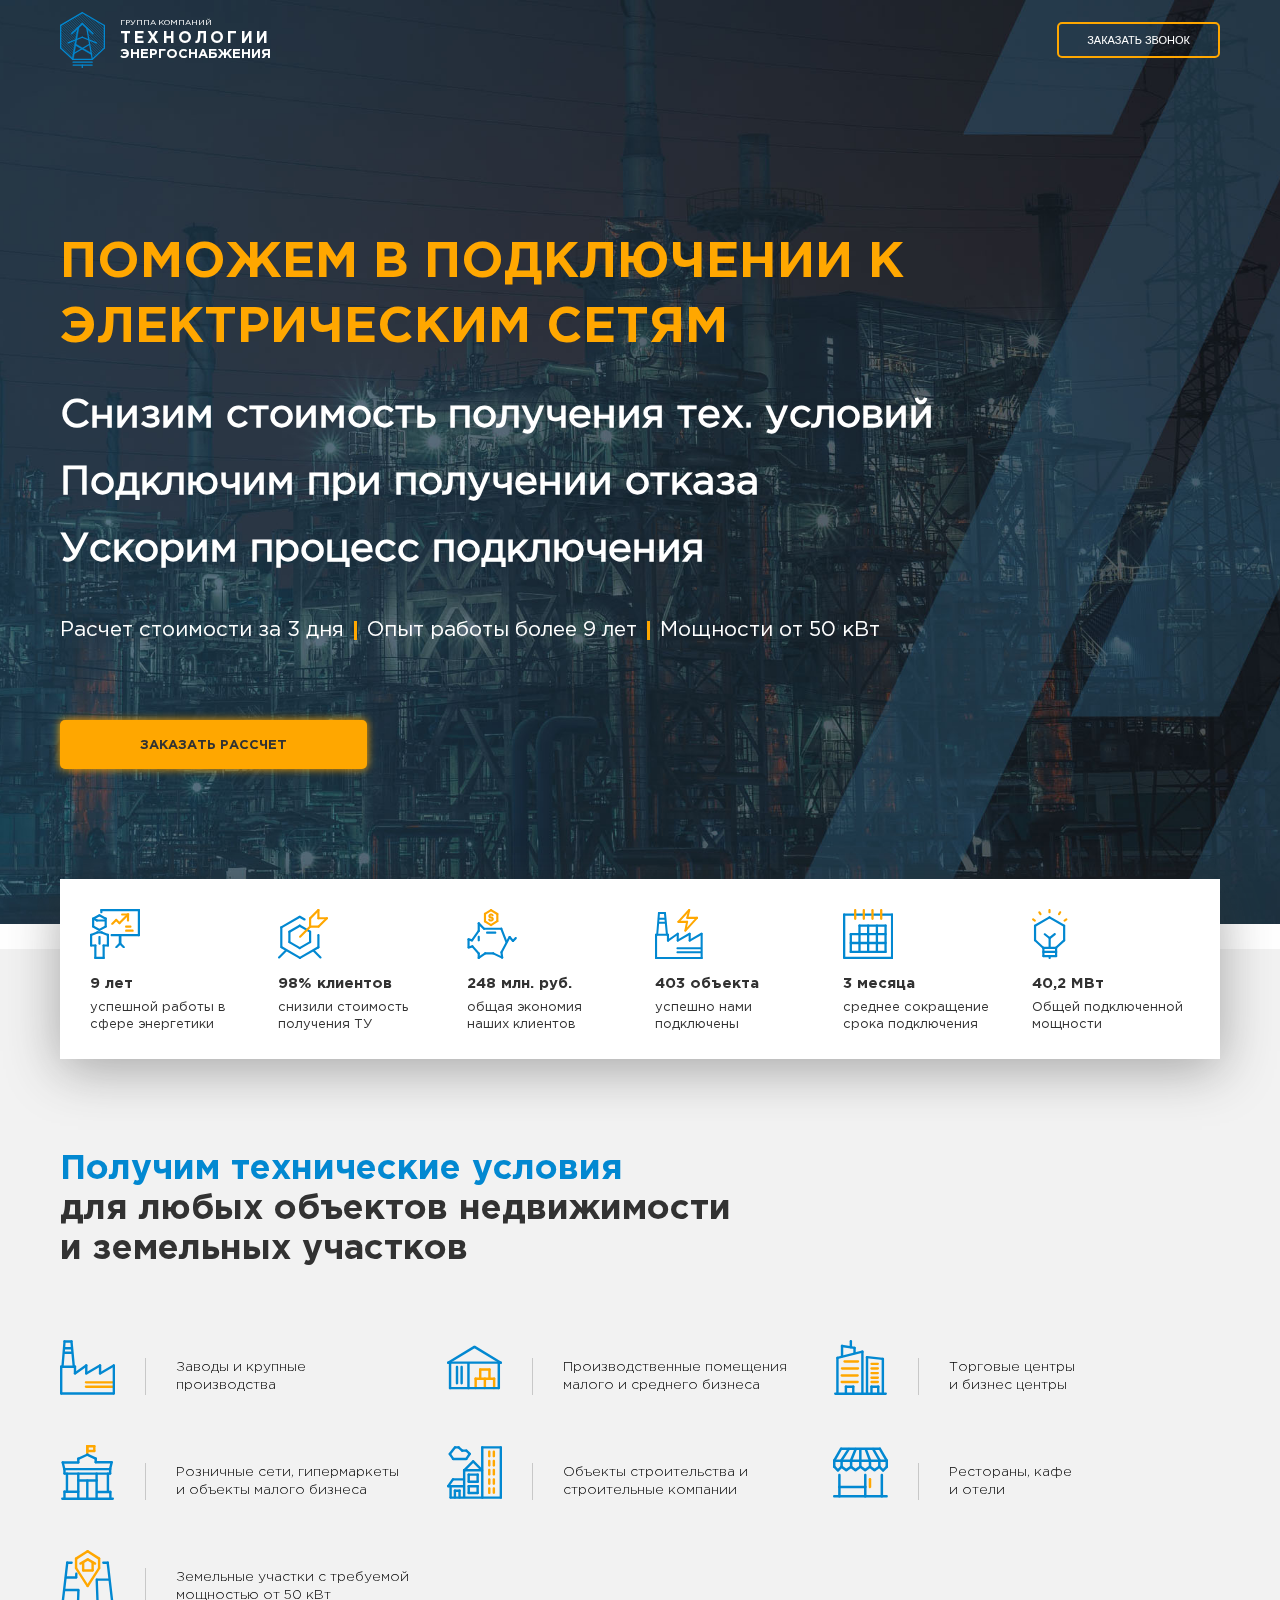
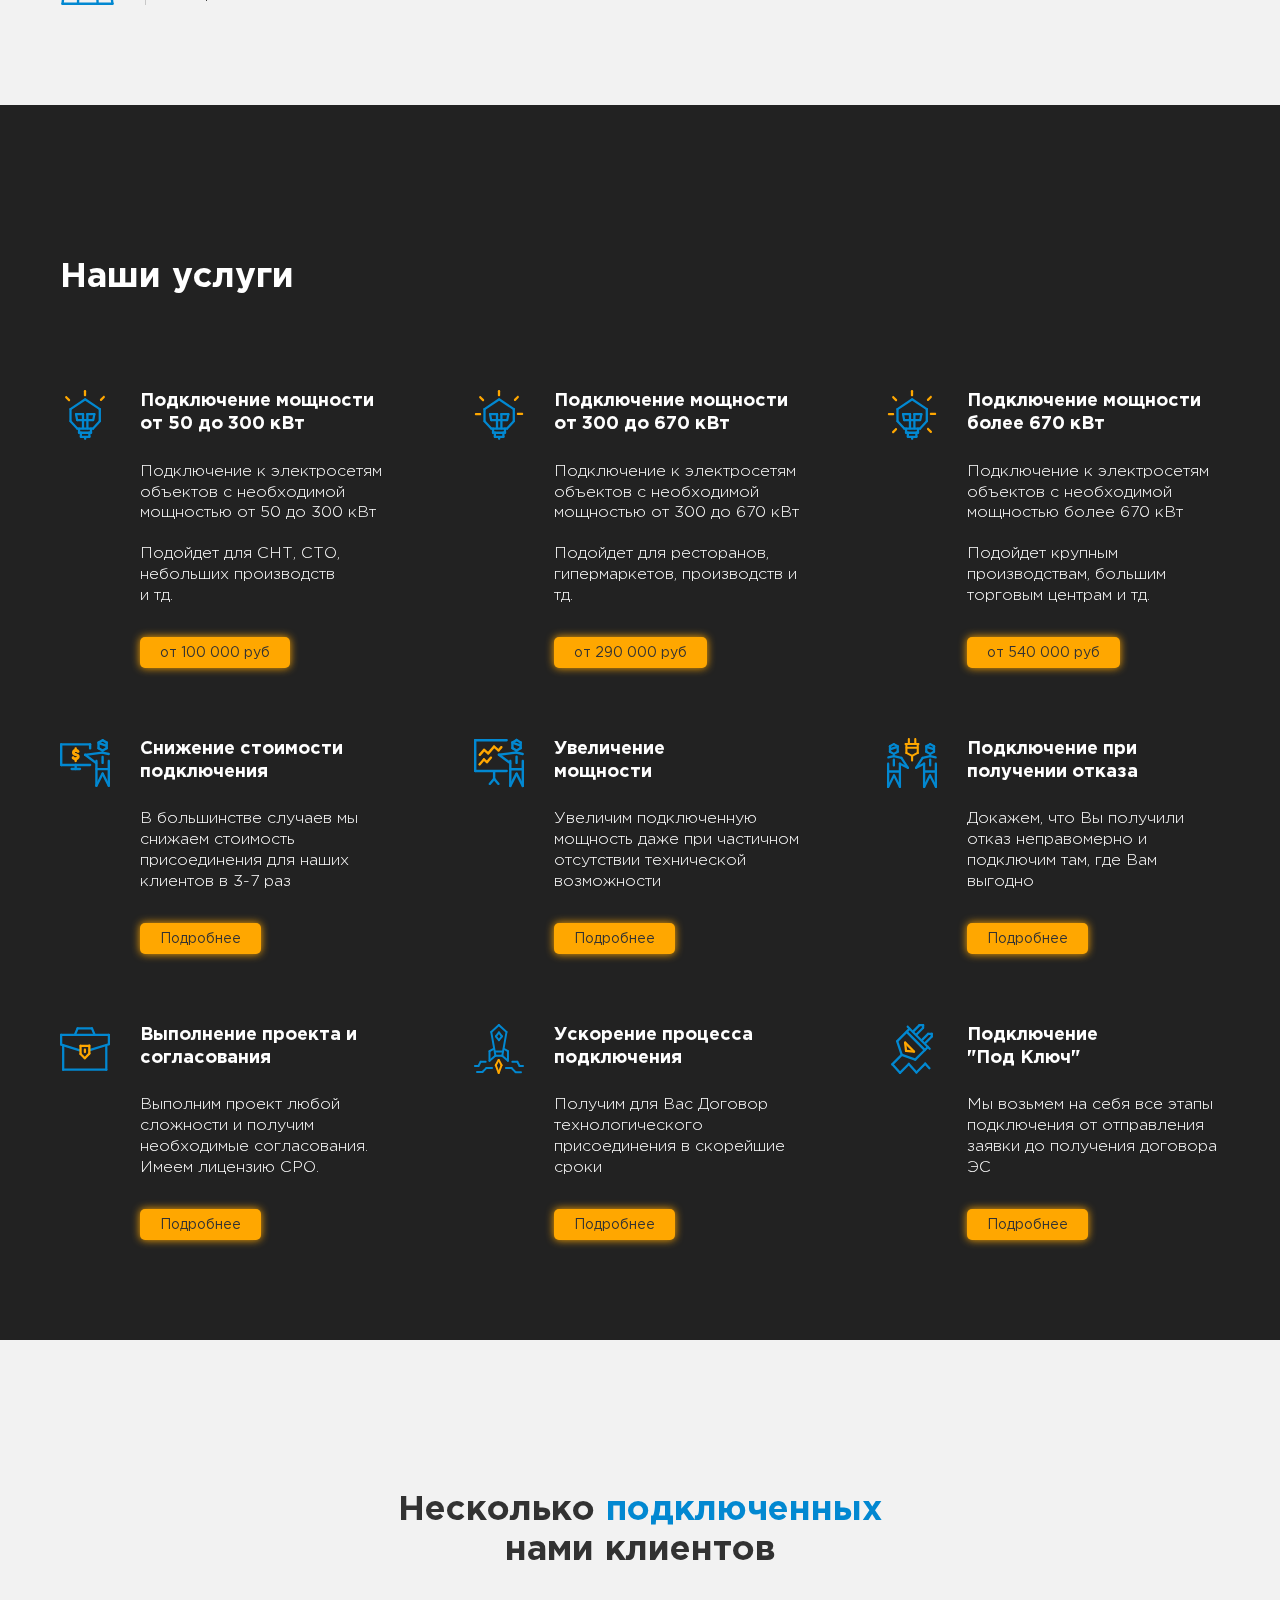
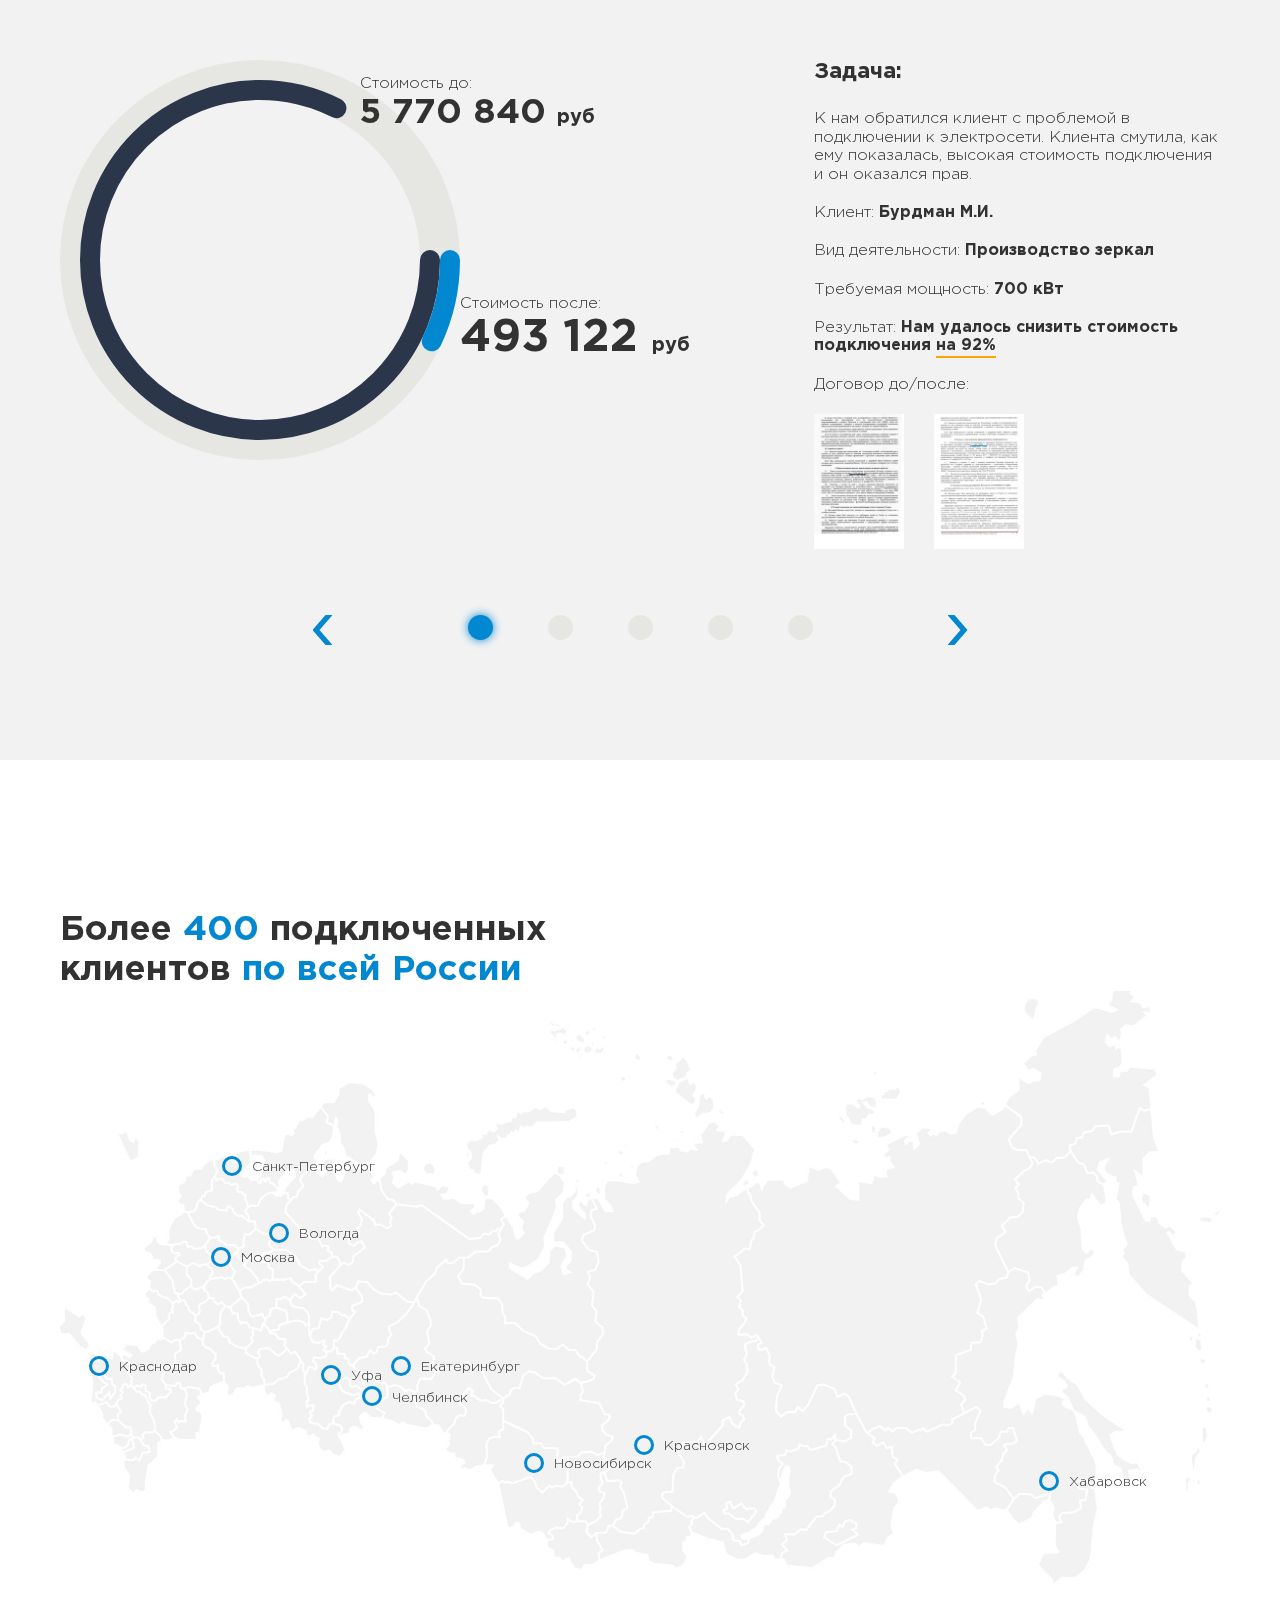
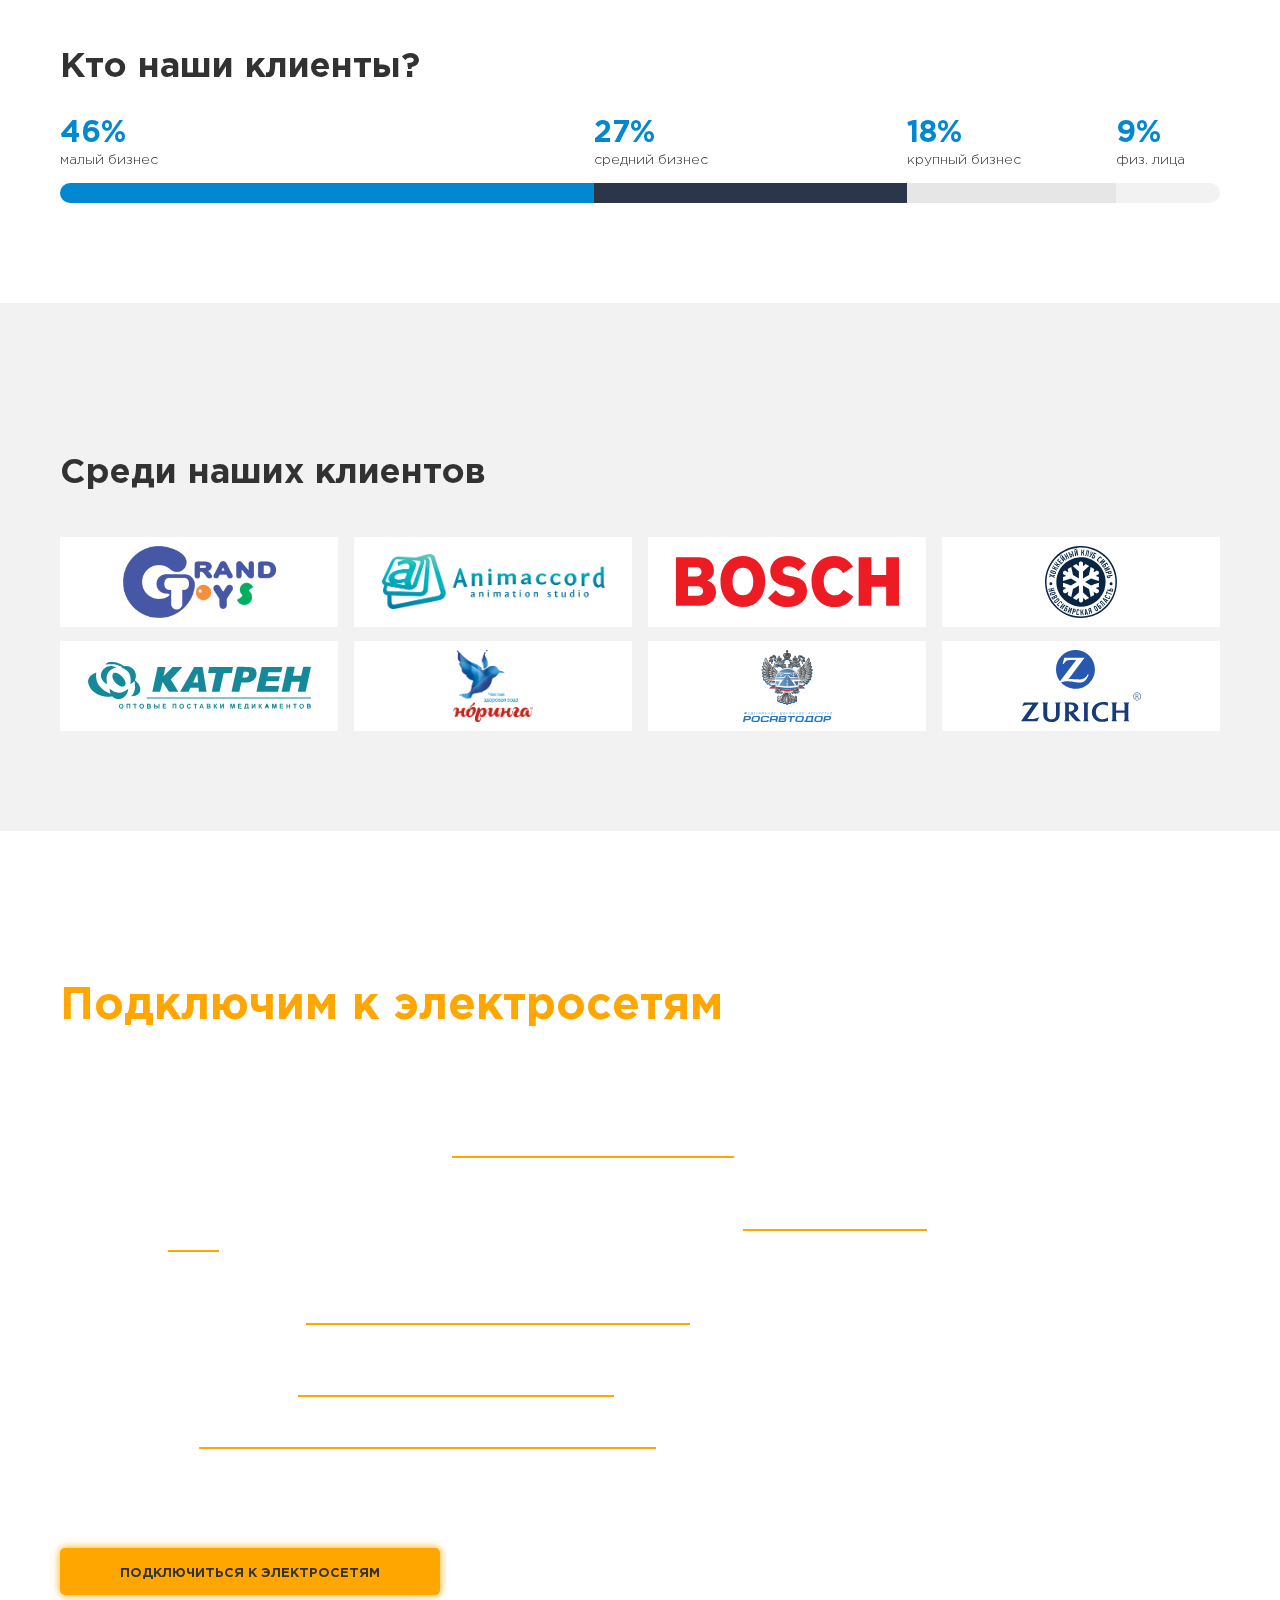
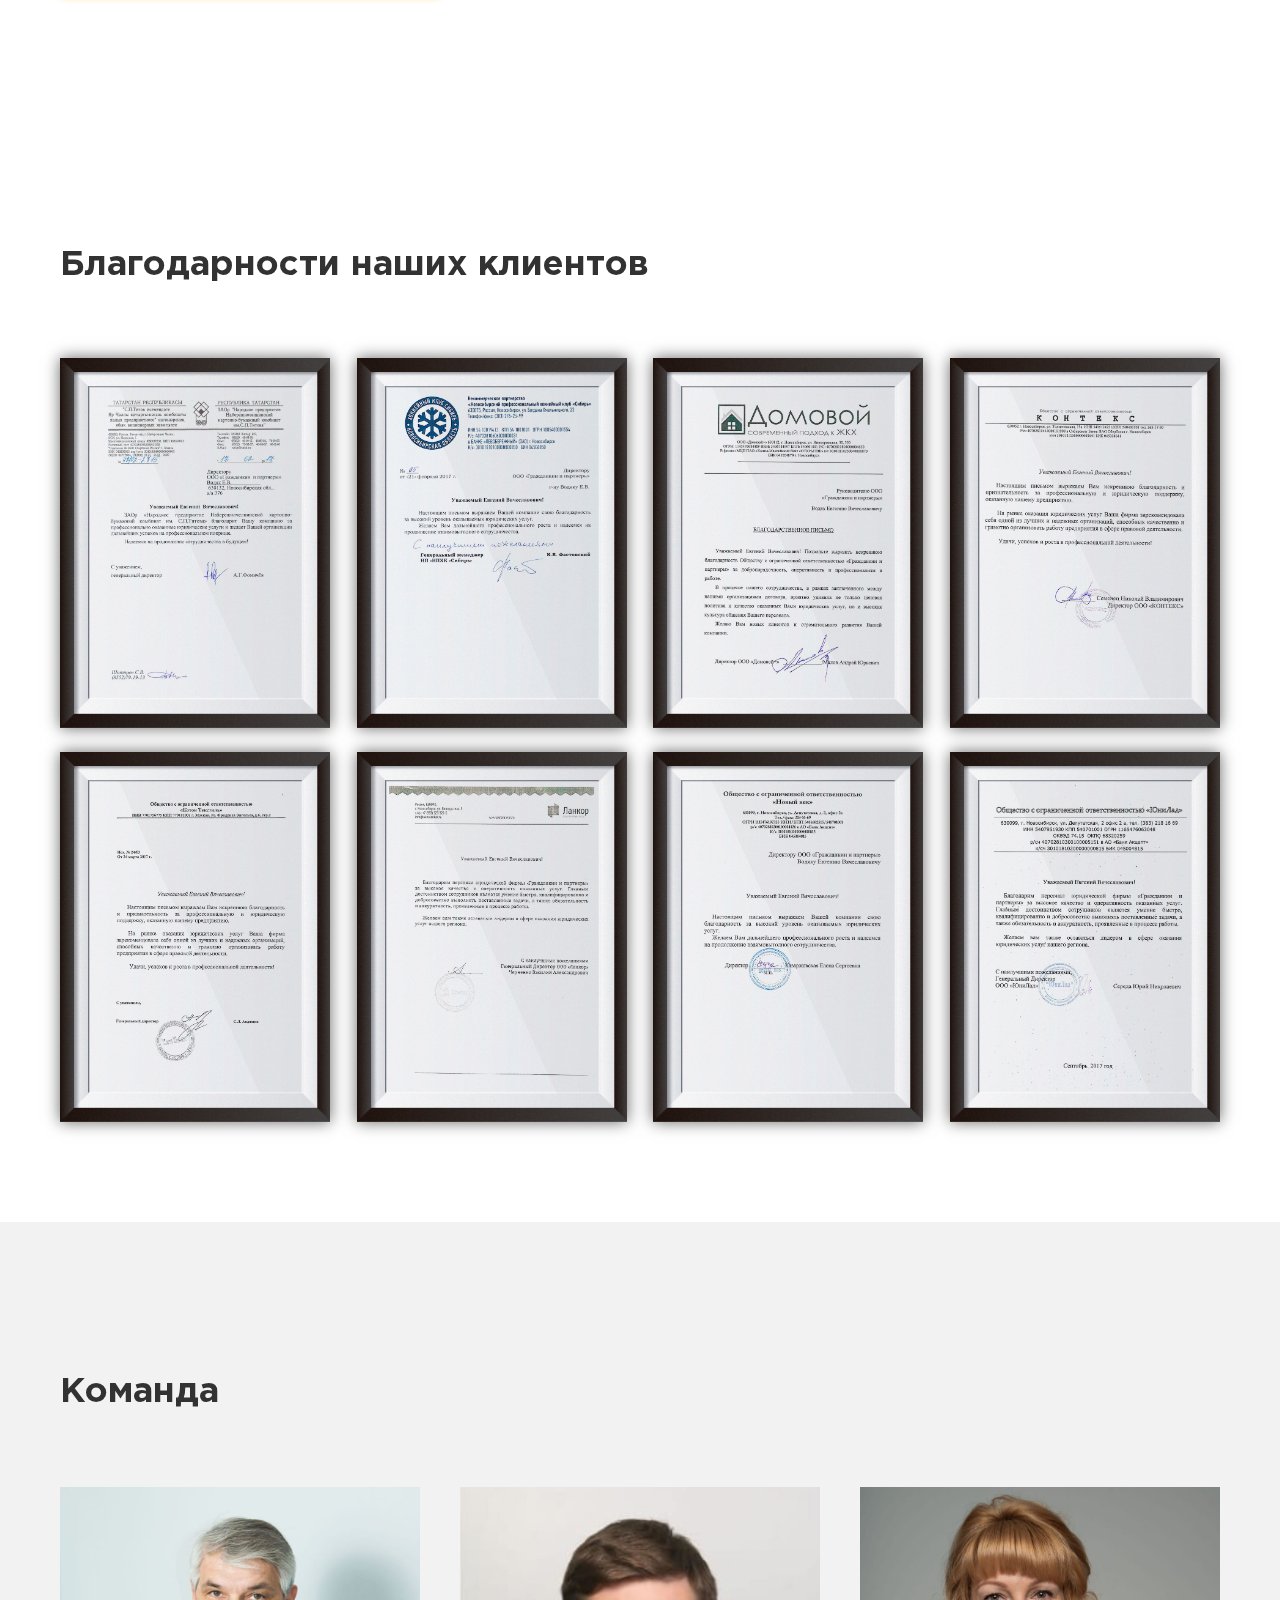
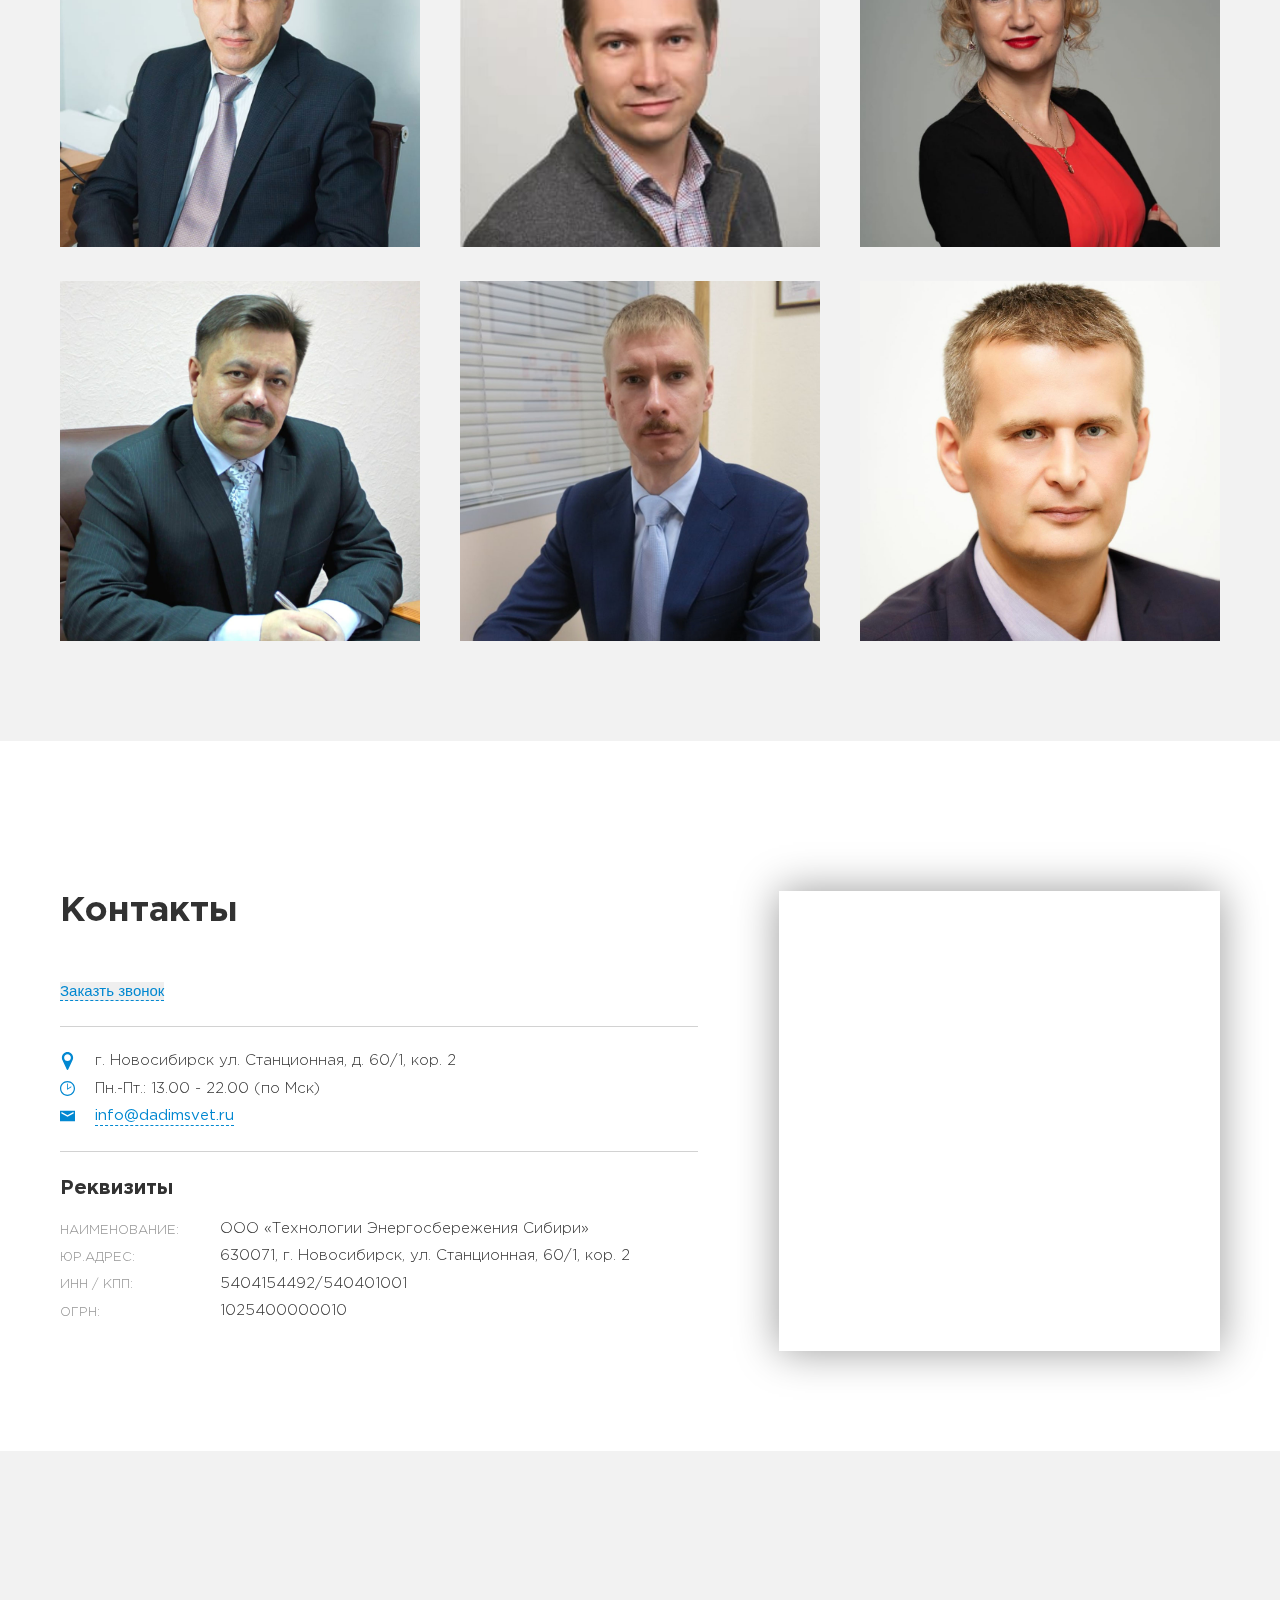
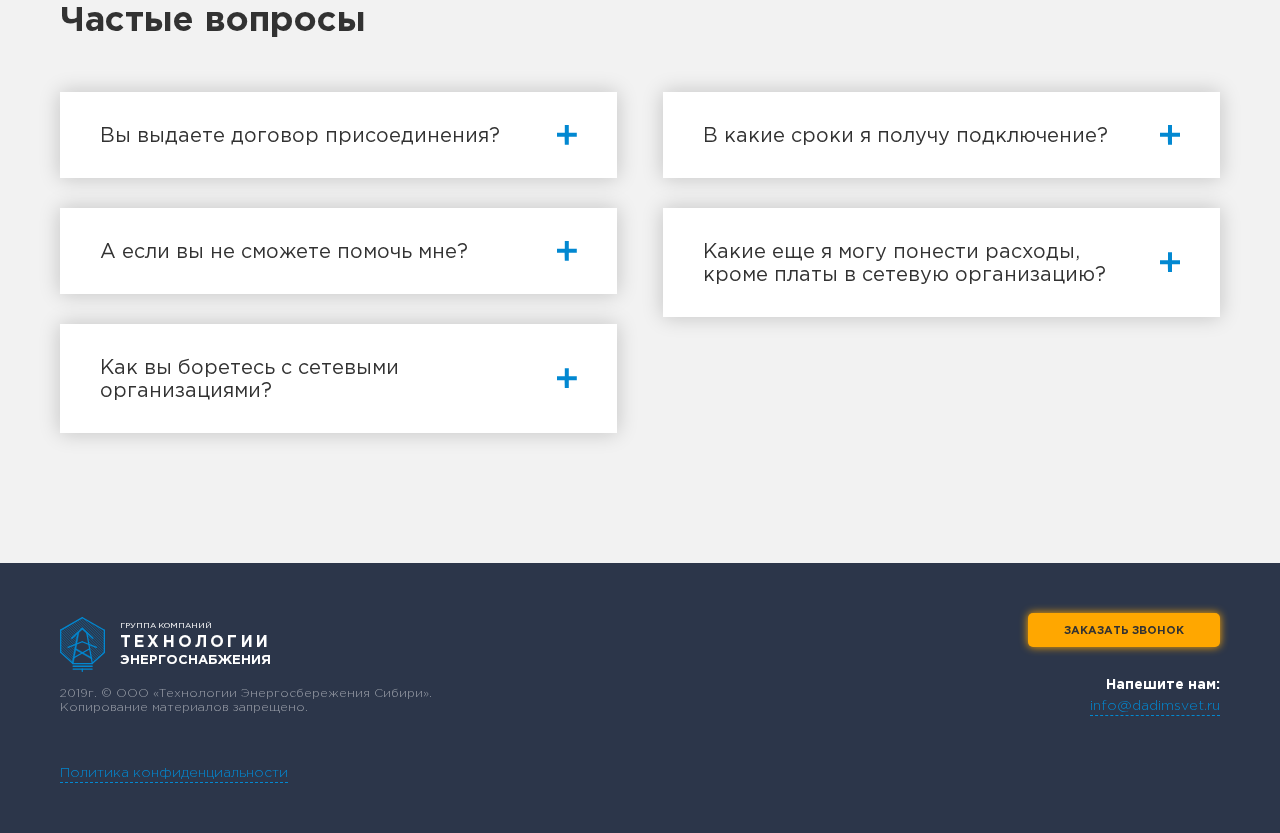
==== commit a9dfbbe0: "Фиксы" ====
--- a/index.html
+++ b/index.html
@@ -55,7 +55,7 @@
     </div>
     <!-- /.menu -->
 
-    <header id="header" class="header parallax-window" data-speed="0.5" data-parallax="scroll" data-image-src="img/lep-bg-s-l.jpg">
+    <header id="header" class="header parallax-window" data-speed="0.5" data-parallax="scroll" data-image-src="img/bg.jpg">
         <div class="container">
             <div class="navbar">
                 <a class="navbar-logo" href="/">
@@ -2365,11 +2365,11 @@
                         <div class="contact-form__error contact-form__error_tel"></div>
                     </div>
             
-                    <!-- <div class="contact-form__input-wrapper">
-                                        <input name="email" type="email" class="contact-form__input contact-form__input_email"
-                                            placeholder="Введите ваш email">
-                                        <div class="contact-form__error contact-form__error_email"></div>
-                                    </div> -->
+                    <div class="contact-form__input-wrapper">
+                        <input name="email" type="number" class="contact-form__input contact-form__input_power"
+                            placeholder="Требуемая мощность (кВт)">
+                        <div class="contact-form__error contact-form__error_power"></div>
+                    </div>
             
                     <button class="contact-form__button" type="submit">Заказать звонок</button>
                     <p class="contact-form__description-bottom">
--- a/css/style.css
+++ b/css/style.css
@@ -236,7 +236,6 @@
   color: #FFA700;
   font-family: 'Gotham Pro Bold', sans-serif;
   font-size: 50px;
-  text-shadow: 0 0 40px black;
   margin-bottom: 30px;
 }
 
@@ -246,7 +245,6 @@
   color: #ffffff;
   font-family: 'Gotham Pro Regular', sans-serif;
   font-size: 40px;
-  text-shadow: 0 0 40px black;
 }
 
 .main-button {
@@ -279,7 +277,6 @@
   display: flex;
   color: #ffffff;
   font-size: 21px;
-  text-shadow: 0 0 25px black;
   font-family: 'Gotham Pro Regular', sans-serif;
 }
 
@@ -491,10 +488,10 @@
     text-align: center;
   }
   .main-text-1 {
-    font-size: 33px;
+    font-size: 30px;
   }
   .main-text-2 {
-    font-size: 23px;
+    font-size: 20px;
   }
   .main-statistic {
     font-size: 18px;
@@ -1755,6 +1752,7 @@
 
 @media screen and (max-width: 890px) {
   .case-text {
+    text-align: left;
     margin-bottom: 60px;
   }
   .case-control {
@@ -2101,6 +2099,7 @@
   margin-top: 15px;
   font-size: 15px;
   line-height: 1.3;
+  margin-bottom: 15px;
 }
 
 .contact-form__description-status {
@@ -2110,17 +2109,18 @@
 
 .contact-form__input {
   width: 100%;
-  padding-top: 14px;
-  padding-bottom: 15px;
+  padding-top: 15px;
+  padding-bottom: 14px;
   font-size: 13px;
   text-align: center;
-  margin-top: 30px;
+  margin-top: 10px;
   background-color: #F2F2F2;
   border: none;
   font-size: 15px;
   color: #323232;
   -webkit-transition: 0.2s;
   transition: 0.2s;
+  font-family: 'Gotham Pro Light', sans-serif;
 }
 
 .contact-form__input:hover {
@@ -2129,7 +2129,7 @@
 }
 
 .contact-form__button {
-  margin-top: 15px;
+  margin-top: 25px;
   border: none;
   background: #FFA700;
   color: #323232;
@@ -4380,7 +4380,7 @@
 }
 
 .thank-you-page {
-  background-image: url("../img/lep-bg-s.jpg");
+  background-image: url("../img/bg.jpg");
   height: 100vh;
   background-size: cover;
   line-height: 1.3;
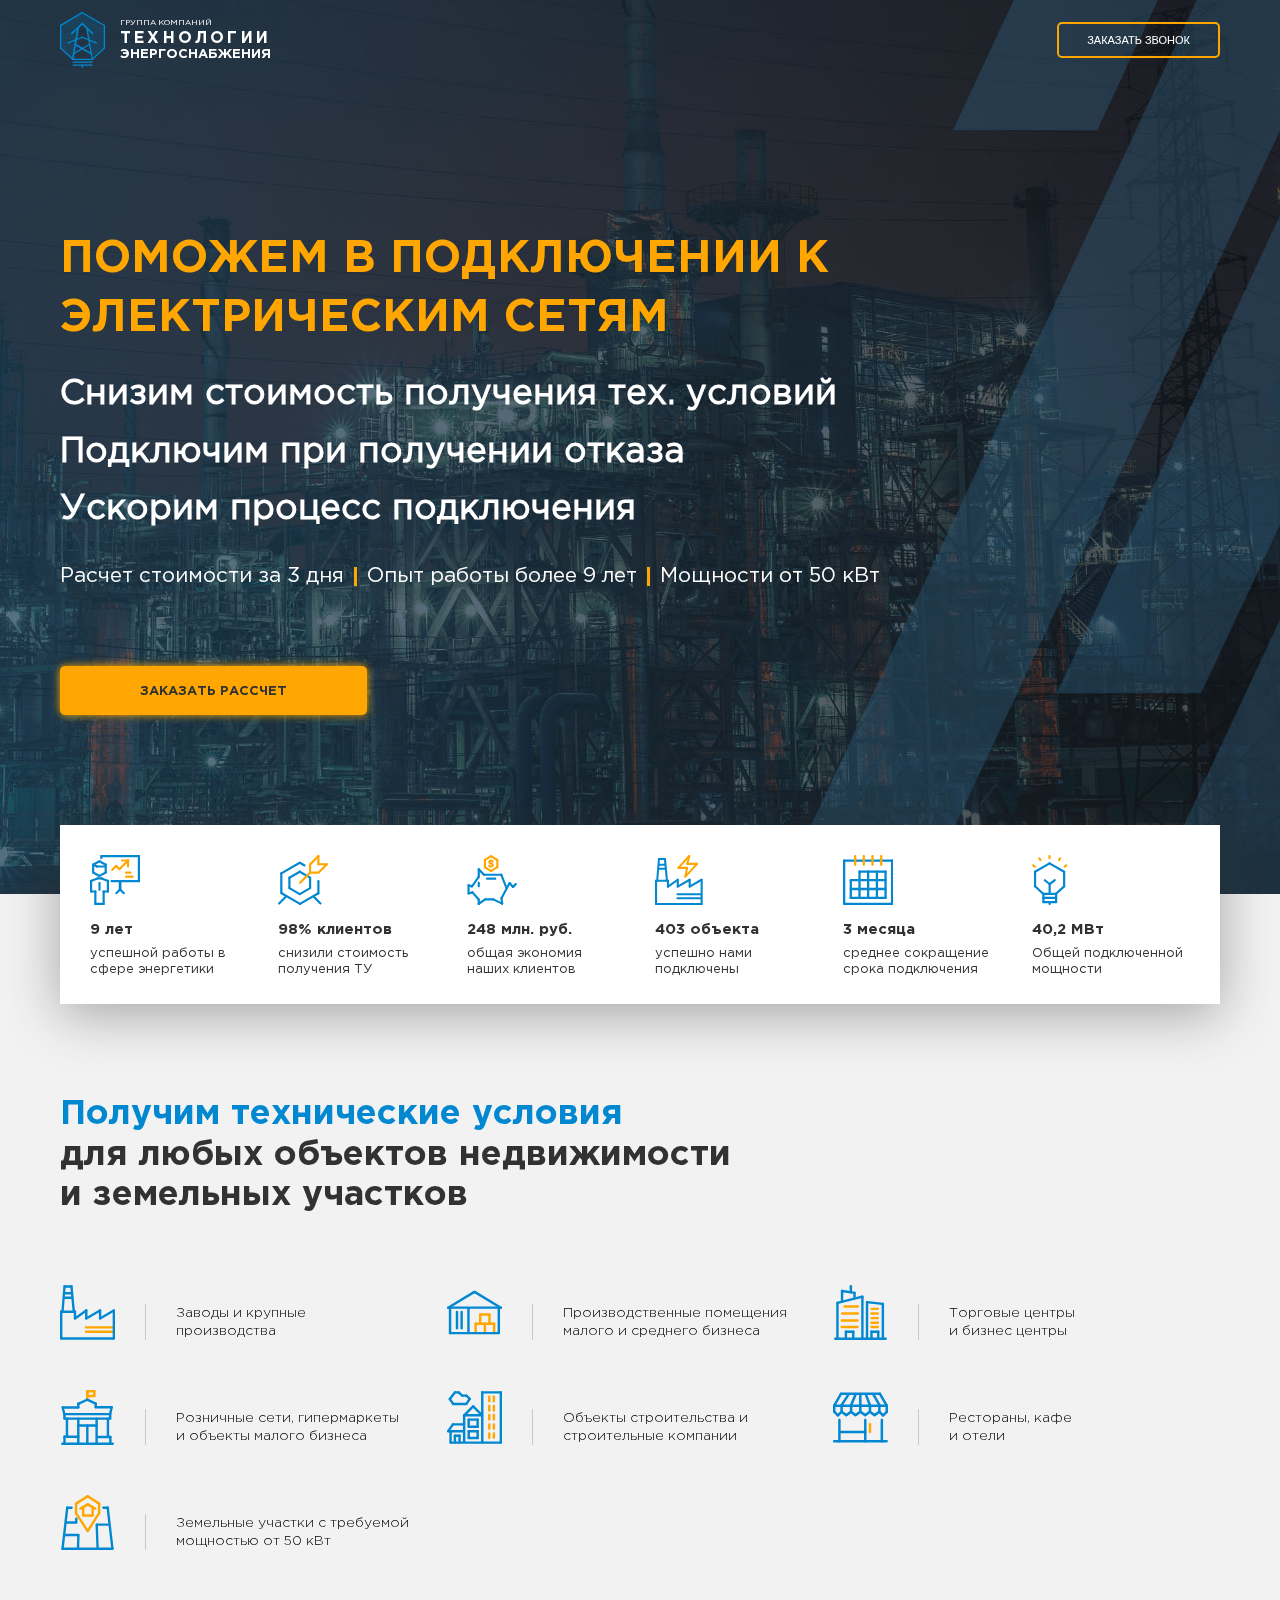
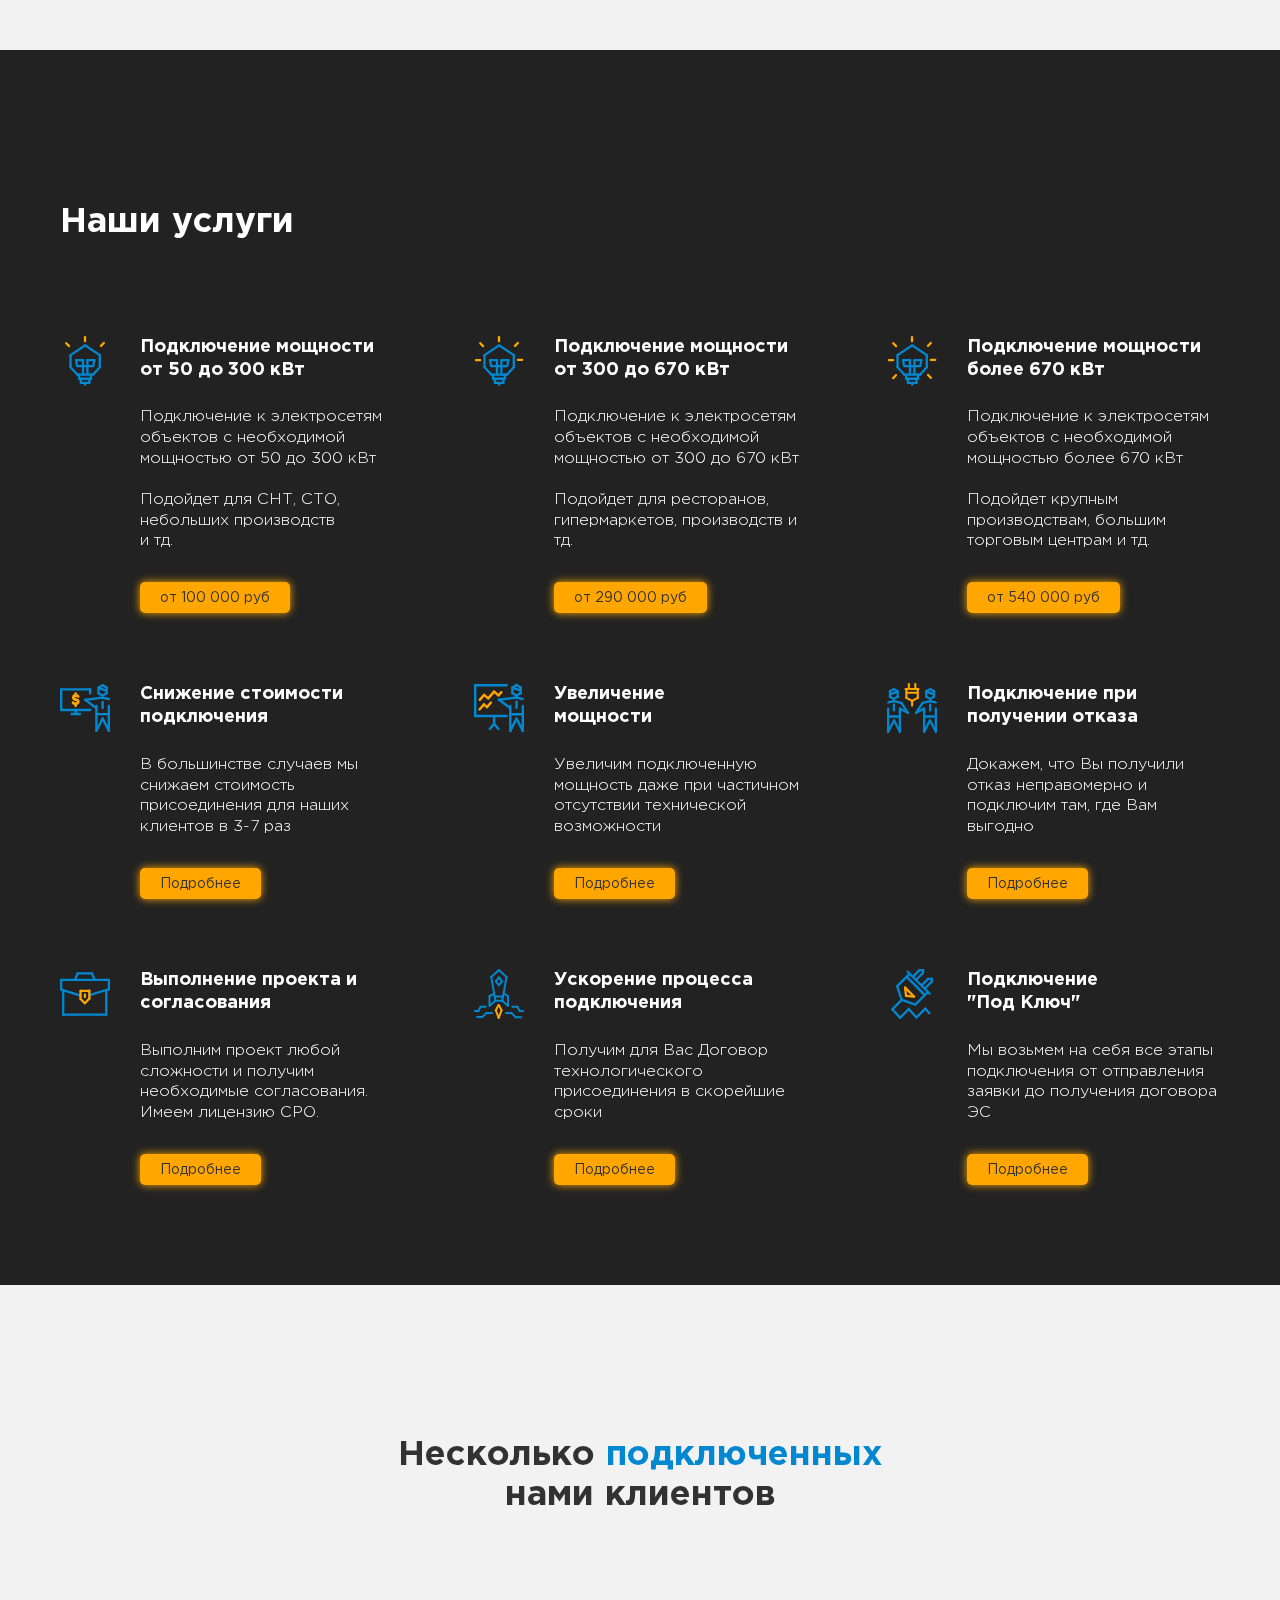
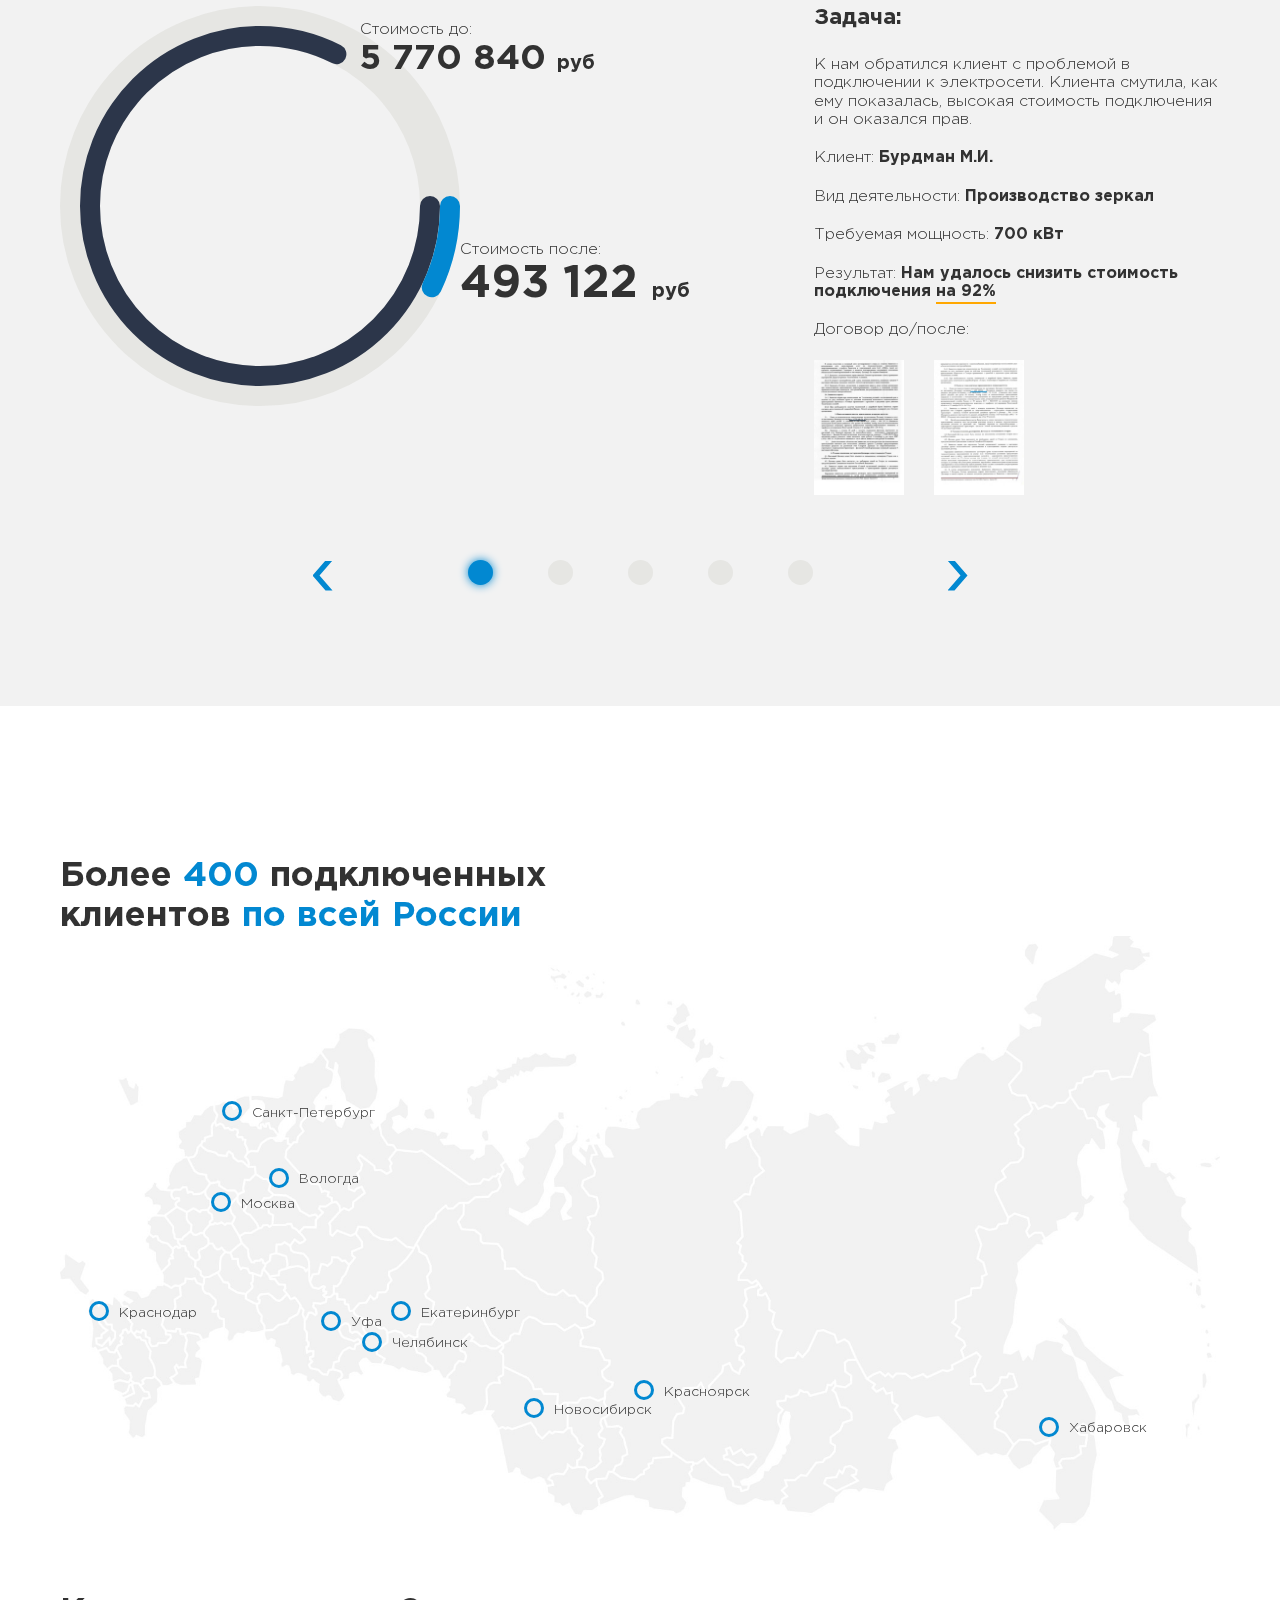
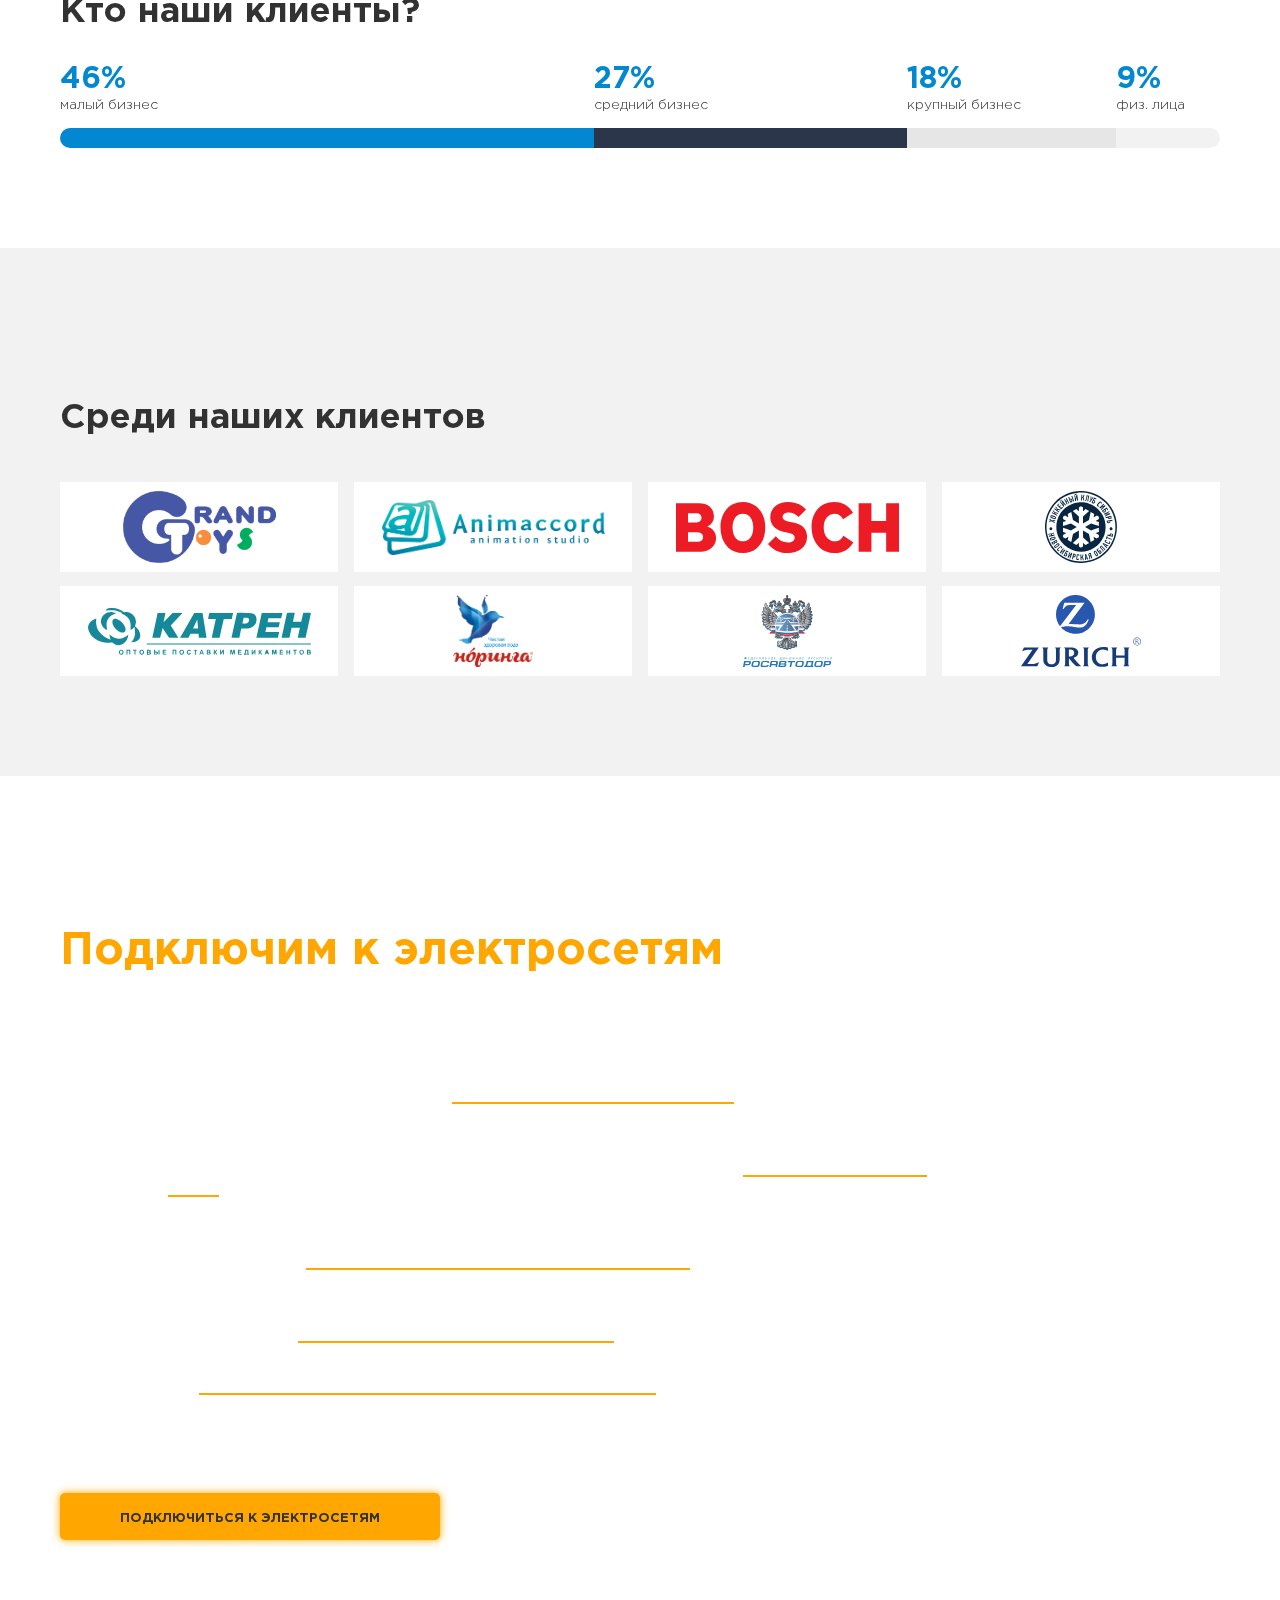
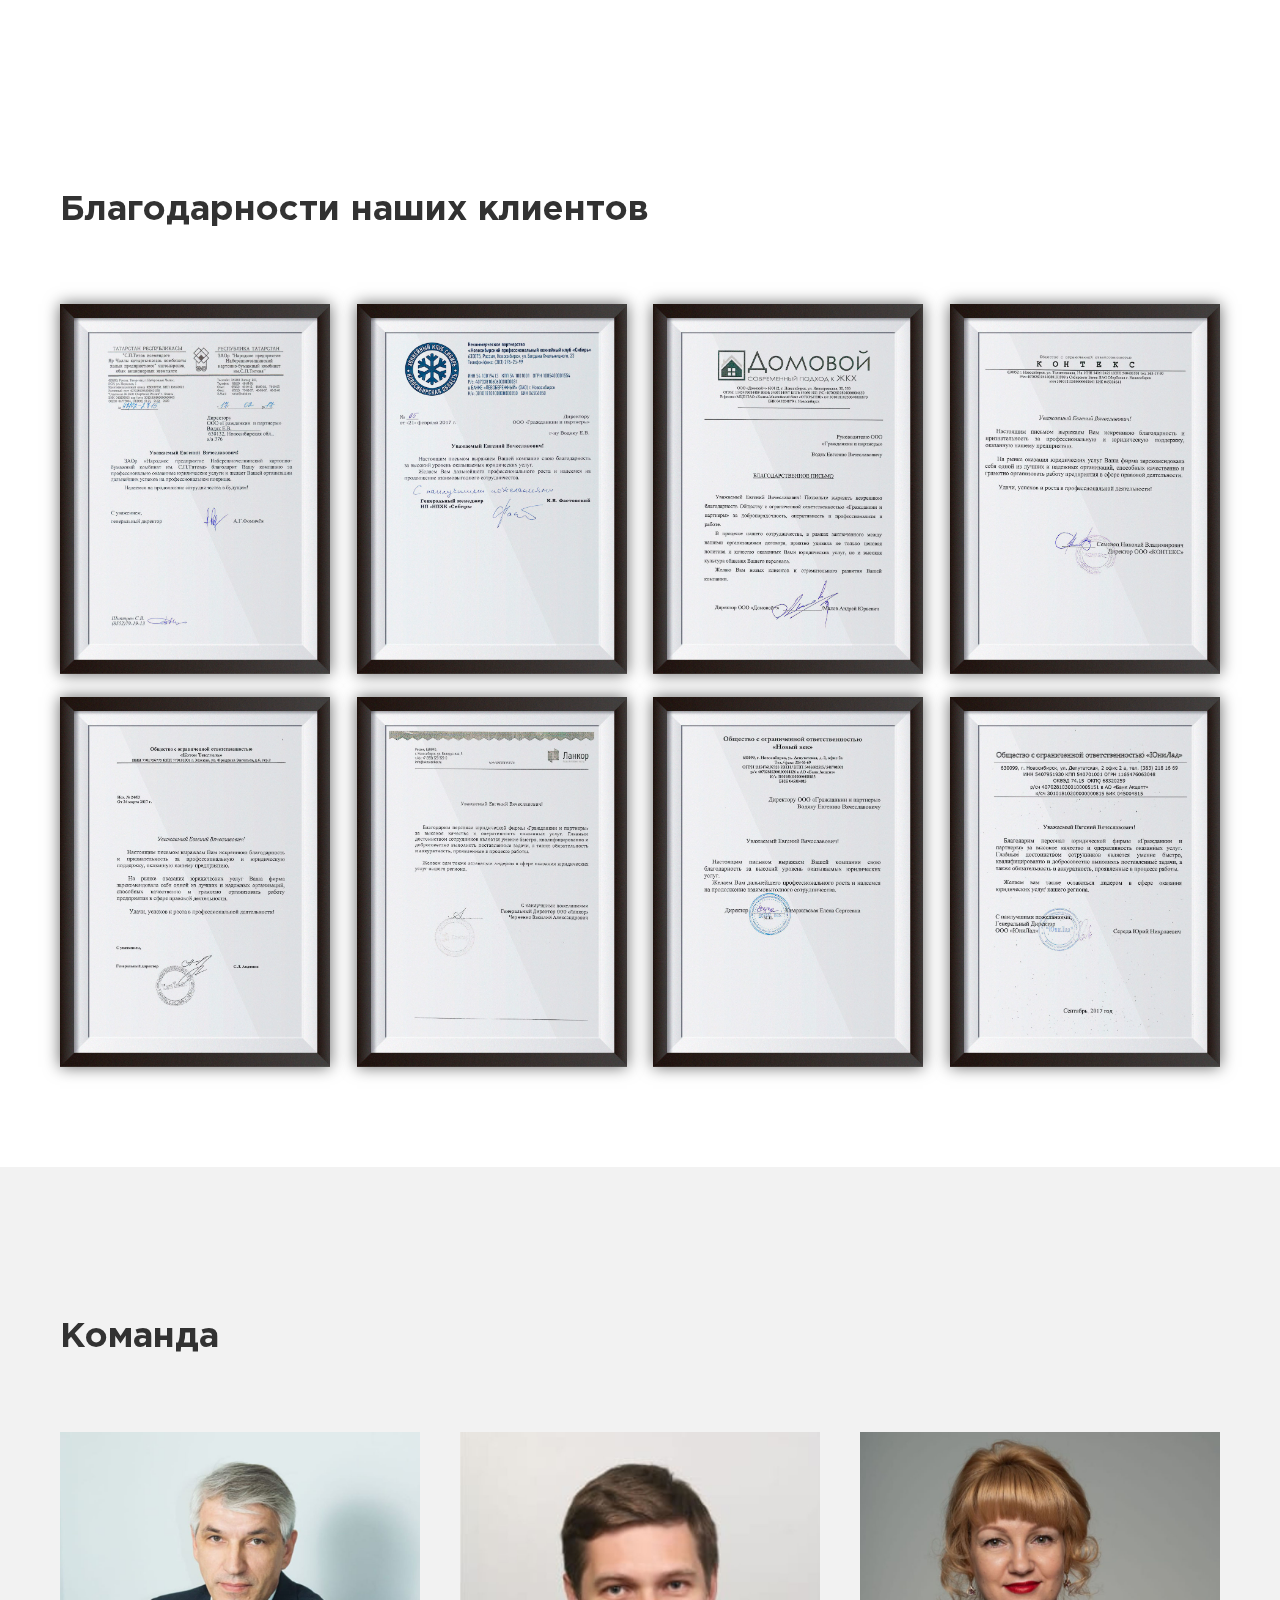
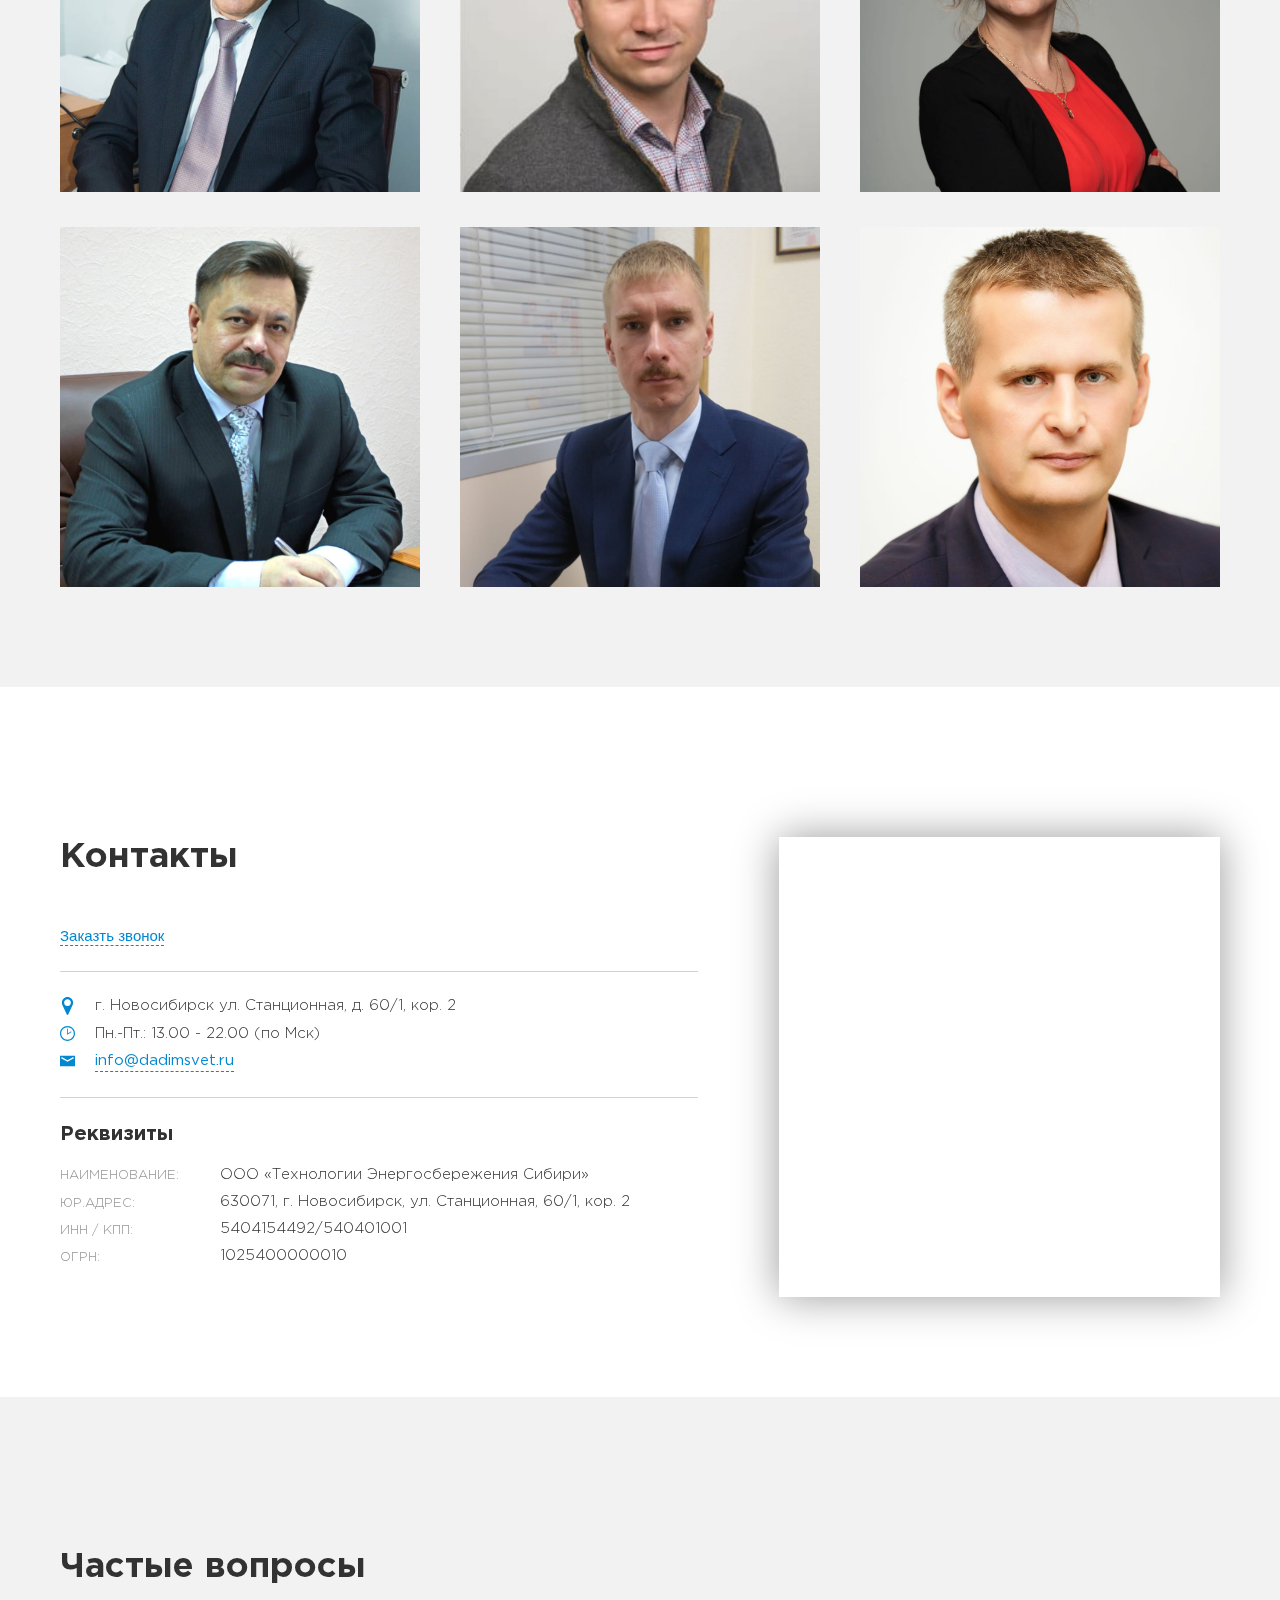
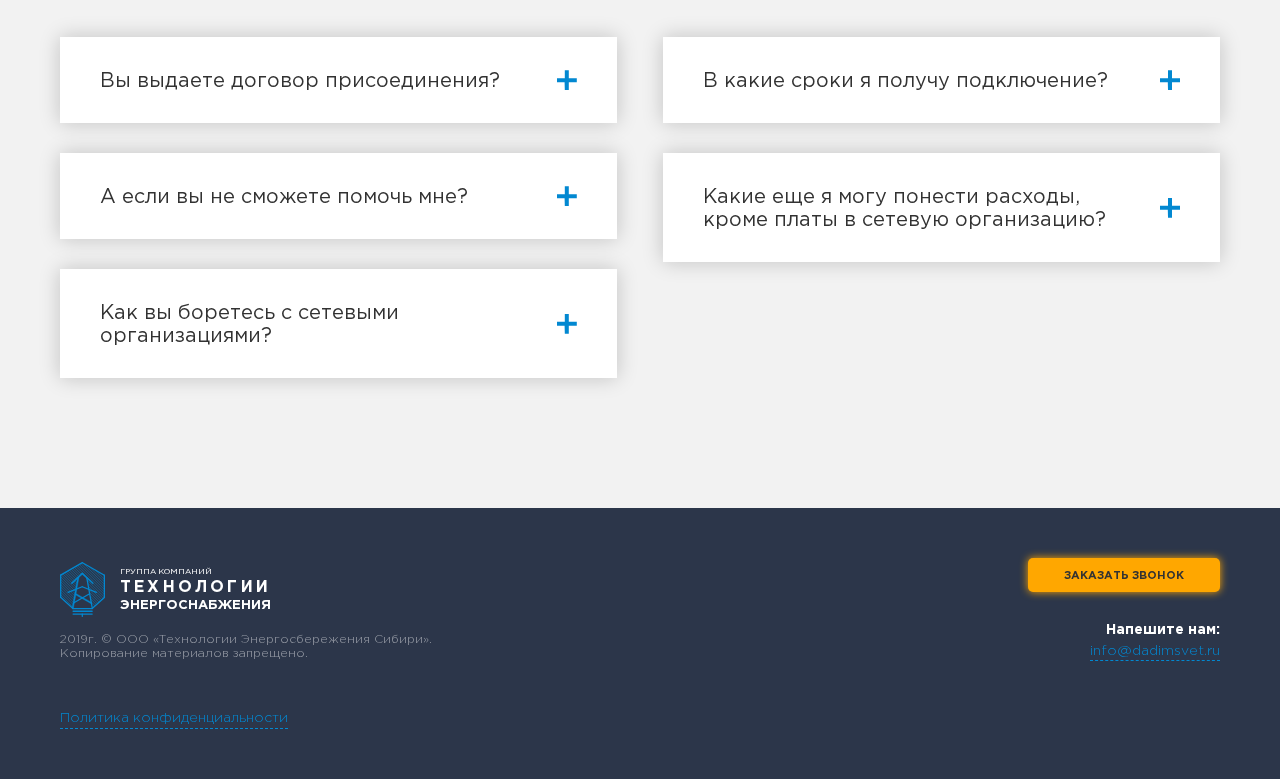
==== commit 28c044f7: "+Чат с менеджером" ====
--- a/index.html
+++ b/index.html
@@ -2361,12 +2361,12 @@
                     <div class="contact-form__input-wrapper">
                         <input name="tel" type="tel" class="contact-form__input contact-form__input_tel"
                             placeholder="Введите ваш телефон">
-                        <p class="contact-form__description-status"></p>
+                        <!-- <p class="contact-form__description-status"></p> -->
                         <div class="contact-form__error contact-form__error_tel"></div>
                     </div>
             
                     <div class="contact-form__input-wrapper">
-                        <input name="email" type="number" class="contact-form__input contact-form__input_power"
+                        <input name="power" type="number" class="contact-form__input contact-form__input_power"
                             placeholder="Требуемая мощность (кВт)">
                         <div class="contact-form__error contact-form__error_power"></div>
                     </div>
@@ -2436,7 +2436,28 @@
     </div>
     <!-- /.modal-slide-min -->
 
-
+    <script type='text/javascript'>
+        (function () {
+            window['yandexChatWidgetCallback'] = function () {
+                try {
+                    window.yandexChatWidget = new Ya.ChatWidget({
+                        guid: '7d606fe2-8aa2-4783-8ef8-5d6a4768e828',
+                        buttonText: 'Чат со специалистом',
+                        title: 'Компания "ТЭС"',
+                        theme: 'light',
+                        collapsedDesktop: 'never',
+                        collapsedTouch: 'always'
+                    });
+                } catch (e) { }
+            };
+            var n = document.getElementsByTagName('script')[0],
+                s = document.createElement('script');
+            s.async = true;
+            s.charset = 'UTF-8';
+            s.src = 'https://yastatic.net/s3/chat/widget.js';
+            n.parentNode.insertBefore(s, n);
+        })();
+    </script>
     <script src="https://code.jquery.com/jquery-3.4.1.min.js"></script>
     <script src="js/parallax.min.js"></script>
     <script src="js/scroll.js"></script>
--- a/css/style.css
+++ b/css/style.css
@@ -235,16 +235,16 @@
   display: block;
   color: #FFA700;
   font-family: 'Gotham Pro Bold', sans-serif;
-  font-size: 50px;
-  margin-bottom: 30px;
+  font-size: 45px;
+  margin-bottom: 25px;
 }
 
 .main-text-2 {
-  margin-top: 15px;
+  margin-top: 12px;
   display: block;
   color: #ffffff;
   font-family: 'Gotham Pro Regular', sans-serif;
-  font-size: 40px;
+  font-size: 35px;
 }
 
 .main-button {
@@ -271,7 +271,7 @@
 }
 
 .main-statistic {
-  margin-top: 45px;
+  margin-top: 34px;
   display: -webkit-box;
   display: -ms-flexbox;
   display: flex;
@@ -2128,6 +2128,12 @@
           box-shadow: 0 0 10px #0288D1;
 }
 
+.contact-form__error {
+  font-size: 12px;
+  margin-top: 5px;
+  color: #e84a66;
+}
+
 .contact-form__button {
   margin-top: 25px;
   border: none;
@@ -3173,6 +3179,7 @@
 }
 
 .contacts-block-text-phone-button {
+  background: none;
   margin-bottom: 25px;
   font-size: 15px;
   color: #0288D1;
